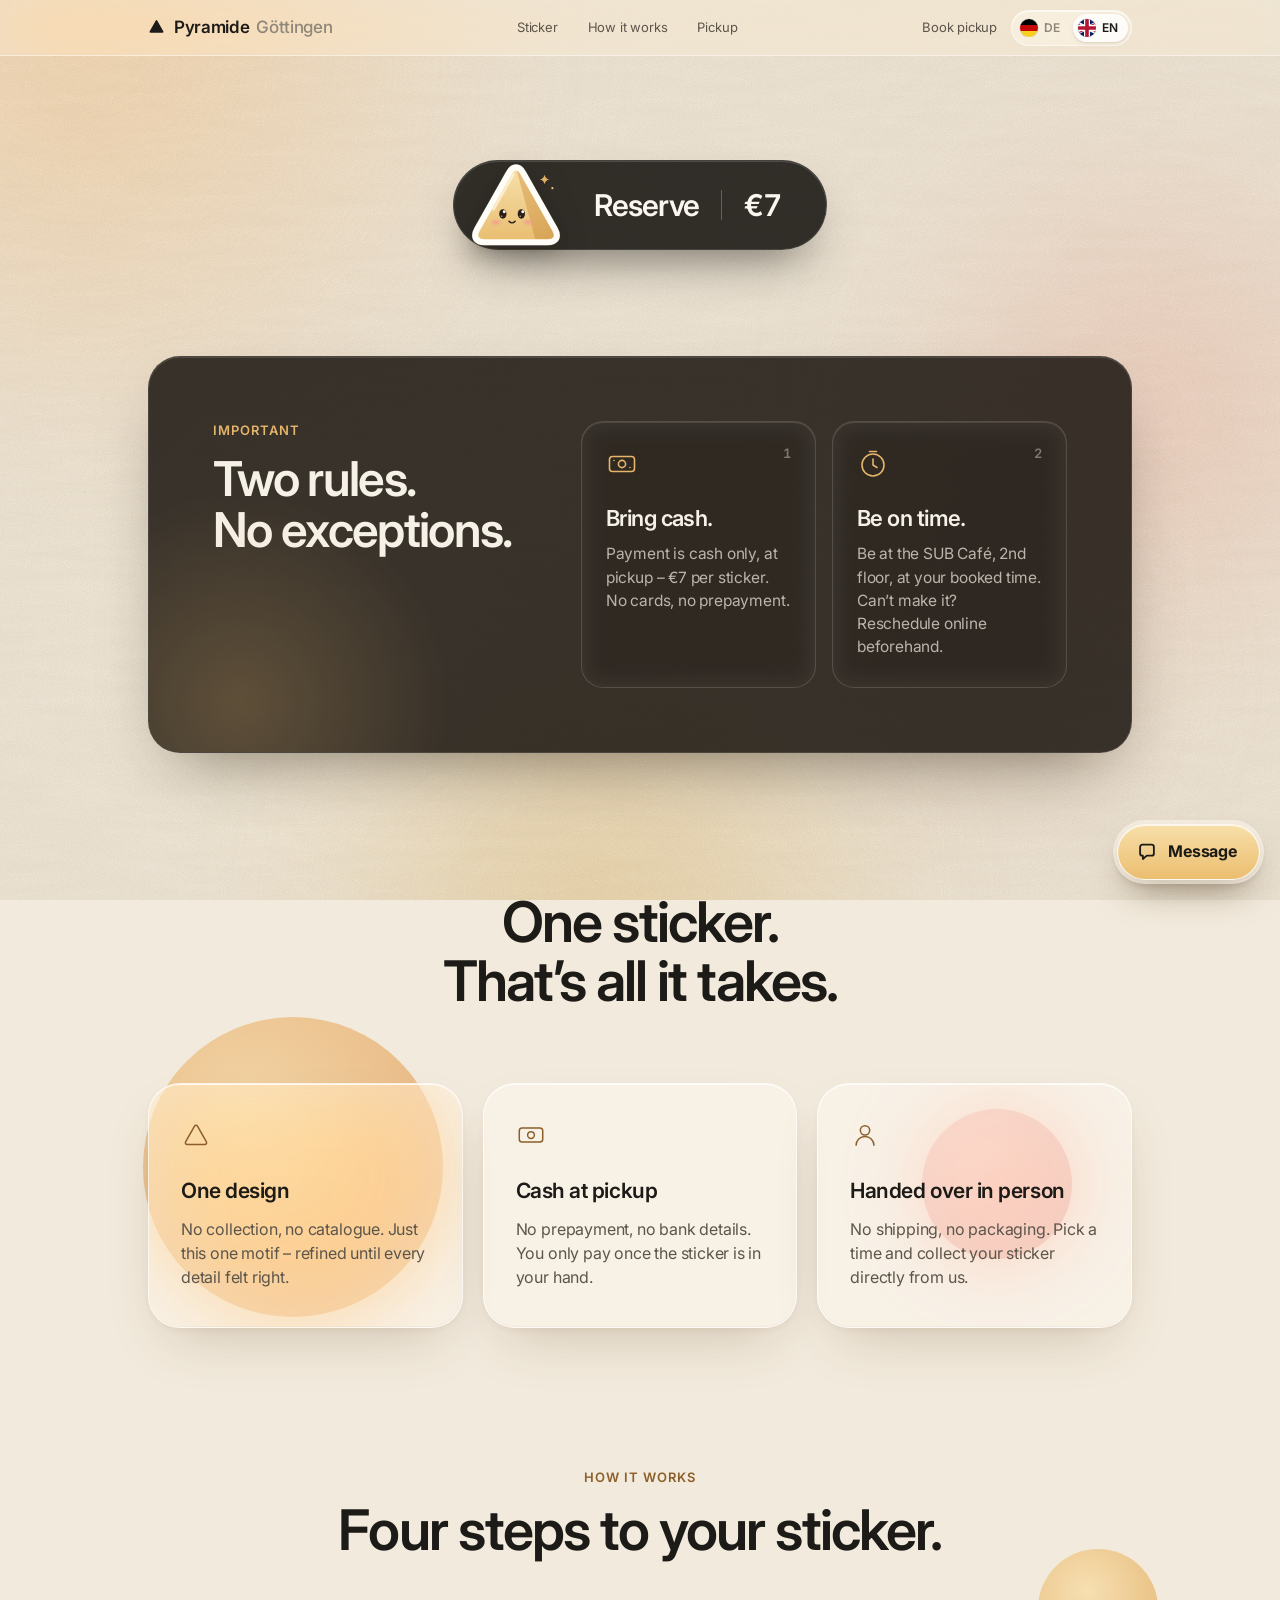
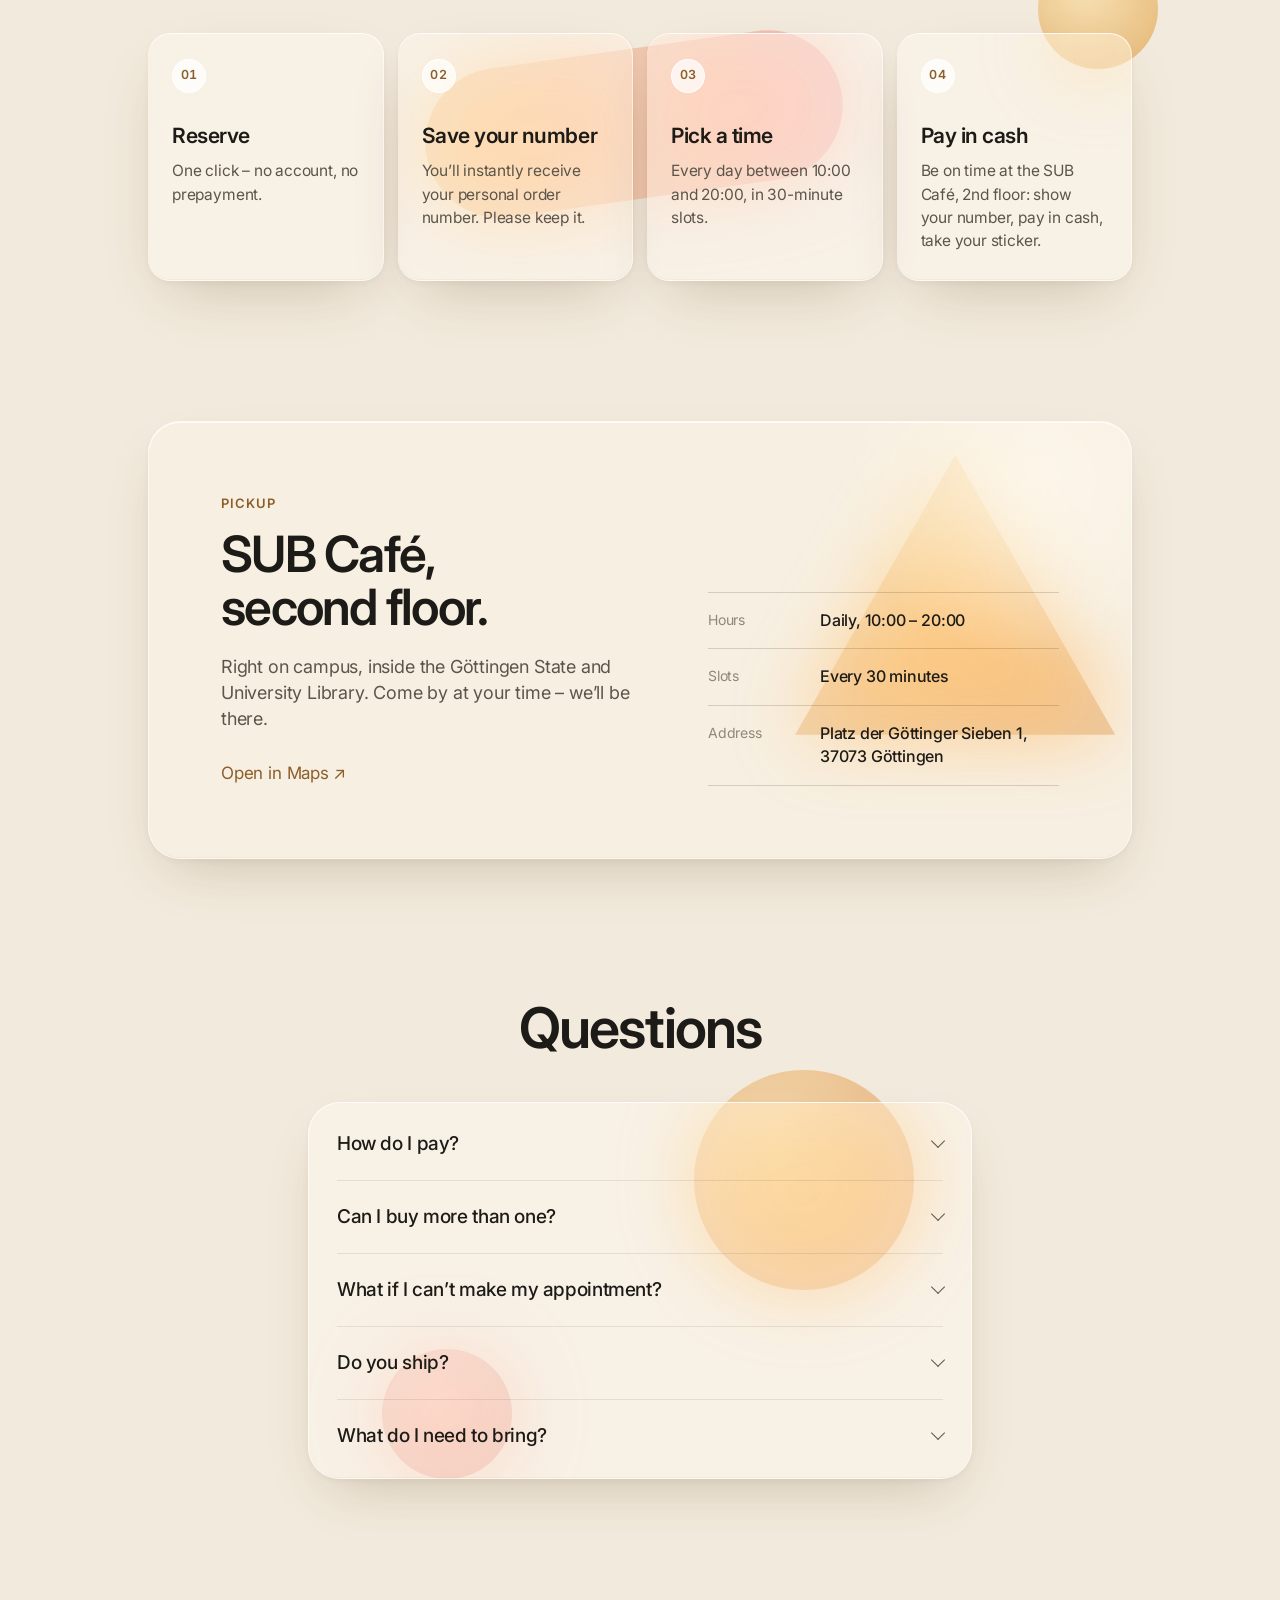
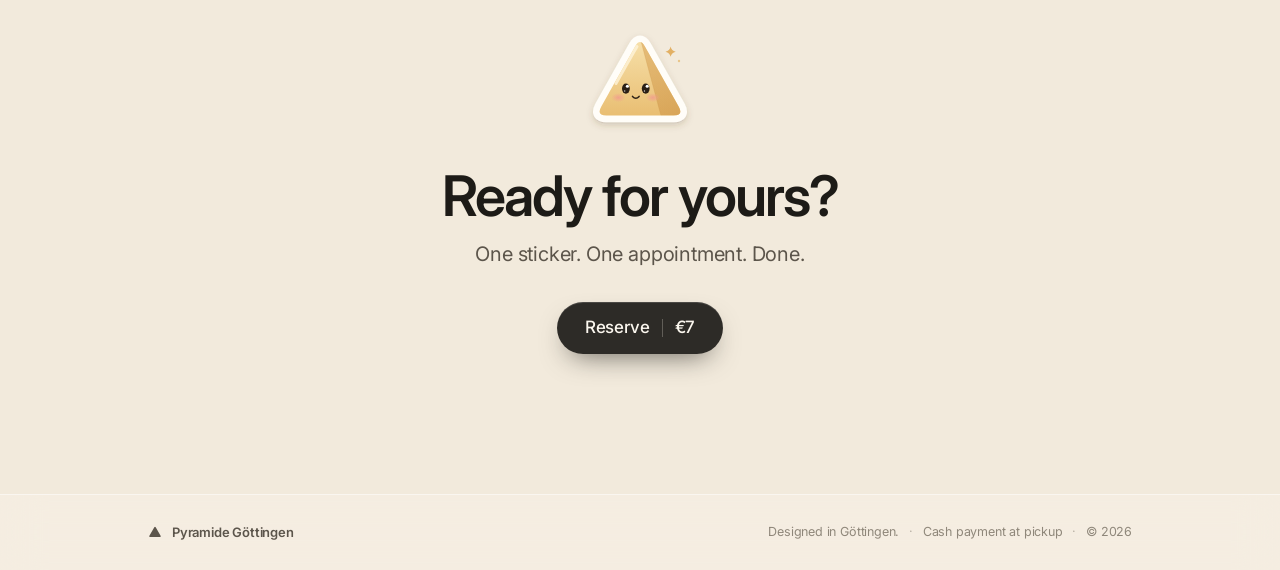
==== index.html @ 675b2a57 "Price 7 EUR (single setting) and new-reply bubble on the chat button - Price texts now read from con" ====
<!doctype html>
<html lang="de">
<head>
  <meta charset="utf-8">
  <meta name="viewport" content="width=device-width, initial-scale=1, viewport-fit=cover">
  <title>Pyramide Göttingen — Sticker, Edition 01</title>
  <meta name="description" content="Ein einziger Sticker, gestaltet in Göttingen. 7 €, bar bei Abholung im SUB Café.">
  <meta name="theme-color" content="#F6F1E7">
  <meta property="og:title" content="Pyramide Göttingen">
  <meta property="og:description" content="Ein Sticker. Ein Termin. Fertig. — 7 €, bar bei Abholung im SUB Café, Göttingen.">
  <meta property="og:image" content="https://haydarsahin0.github.io/pyramide/assets/img/og.png">
  <meta property="og:type" content="website">
  <link rel="icon" href="assets/img/favicon.svg" type="image/svg+xml">
  <link rel="apple-touch-icon" href="assets/img/apple-touch-icon.png">
  <link rel="preconnect" href="https://fonts.googleapis.com">
  <link rel="preconnect" href="https://fonts.gstatic.com" crossorigin>
  <link href="https://fonts.googleapis.com/css2?family=Inter:wght@400;500;600;700&display=swap" rel="stylesheet">
  <link rel="stylesheet" href="assets/css/style.css?v=20261104a">
</head>
<body>
  <div class="bg" aria-hidden="true">
    <span class="orb o1"></span><span class="orb o2"></span><span class="orb o3"></span><span class="orb o4"></span><span class="orb o5"></span>
    <span class="grain"></span>
  </div>
  <div class="preview-banner" id="previewBanner" hidden><span data-i18n="preview.banner"></span></div>

  <header class="nav" id="nav">
    <div class="nav-inner">
      <a class="brand" href="#" data-go="shop" aria-label="Pyramide Göttingen">
        <svg class="brand-mark" viewBox="0 0 24 24" aria-hidden="true"><path d="M13.2 3.9a1.4 1.4 0 0 0-2.4 0L2.4 18.6A1.4 1.4 0 0 0 3.6 20.7h16.8a1.4 1.4 0 0 0 1.2-2.1Z"/></svg>
        <span class="brand-name">Pyramide</span><span class="brand-city">Göttingen</span>
      </a>
      <nav class="nav-links" aria-label="Main">
        <a href="#sticker" data-scroll data-i18n="nav.sticker"></a>
        <a href="#how" data-scroll data-i18n="nav.how"></a>
        <a href="#pickup" data-scroll data-i18n="nav.pickup"></a>
      </nav>
      <div class="nav-right">
        <button class="nav-book" type="button" data-open-lookup data-i18n="nav.book"></button>
        <div class="lang" role="group" data-i18n-aria="nav.lang">
          <button type="button" class="lang-btn" data-lang="de" aria-label="Deutsch">
            <img src="assets/img/flag-de.svg" alt="" width="18" height="18"><span>DE</span>
          </button>
          <button type="button" class="lang-btn" data-lang="en" aria-label="English">
            <img src="assets/img/flag-gb.svg" alt="" width="18" height="18"><span>EN</span>
          </button>
        </div>
      </div>
    </div>
  </header>

  <main id="main">
    <!-- ───────────── SHOP ───────────── -->
    <div class="view" data-view="shop">
      <section class="hero" id="sticker">
        <h1 class="sr-only">Pyramide Göttingen</h1>
        <button class="hero-cta reveal" type="button" data-buy>
          <img class="hero-cta-img" src="assets/img/sticker.svg" width="96" height="96" alt="">
          <span class="hero-cta-label" data-i18n="hero.buy"></span>
          <span class="hero-cta-sep" aria-hidden="true"></span>
          <span class="hero-cta-price" data-price></span>
        </button>
        <a class="return-card" id="returnCard" href="#/done" hidden>
          <span class="return-icon" aria-hidden="true"><svg viewBox="0 0 24 24"><rect x="4" y="5.5" width="16" height="14" rx="3"/><path d="M4 10h16M8.5 3.5v4M15.5 3.5v4"/></svg></span>
          <span class="return-text"><strong data-i18n="return.title"></strong><span id="returnWhen"></span></span>
          <span class="return-order" id="returnOrder"></span>
          <span class="return-arrow" aria-hidden="true">›</span>
        </a>
      </section>

      <section class="section rules-section" id="rules">
        <div class="rules reveal">
          <div class="rules-head">
            <p class="eyebrow" data-i18n="rules.eyebrow"></p>
            <h2 class="section-title" data-i18n-html="rules.title"></h2>
          </div>
          <div class="rules-grid">
            <div class="rule">
              <svg class="rule-icon" viewBox="0 0 32 32" aria-hidden="true"><rect x="3.5" y="8.5" width="25" height="15" rx="3"/><circle cx="16" cy="16" r="3.6"/><path d="M8 12.5v.01M24 19.5v.01"/></svg>
              <span class="rule-no">1</span>
              <h3 data-i18n="rules.1.t"></h3>
              <p data-i18n="rules.1.d"></p>
            </div>
            <div class="rule">
              <svg class="rule-icon" viewBox="0 0 32 32" aria-hidden="true"><circle cx="16" cy="17" r="11"/><path d="M16 11v6l4 2.5M12.5 3.5h7"/></svg>
              <span class="rule-no">2</span>
              <h3 data-i18n="rules.2.t"></h3>
              <p data-i18n="rules.2.d"></p>
            </div>
          </div>
        </div>
      </section>

      <section class="section features">
        <span class="deco df1" aria-hidden="true"></span><span class="deco df2" aria-hidden="true"></span>
        <h2 class="section-title reveal" data-i18n-html="feat.title"></h2>
        <div class="feature-grid">
          <article class="feature reveal">
            <svg class="feature-icon" viewBox="0 0 32 32" aria-hidden="true"><path d="M17.6 6.6a1.8 1.8 0 0 0-3.2 0L4.9 23.4a1.8 1.8 0 0 0 1.6 2.7h19a1.8 1.8 0 0 0 1.6-2.7Z"/></svg>
            <h3 data-i18n="feat.1.t"></h3>
            <p data-i18n="feat.1.d"></p>
          </article>
          <article class="feature reveal">
            <svg class="feature-icon" viewBox="0 0 32 32" aria-hidden="true"><rect x="3.5" y="8.5" width="25" height="15" rx="3"/><circle cx="16" cy="16" r="3.6"/></svg>
            <h3 data-i18n="feat.2.t"></h3>
            <p data-i18n="feat.2.d"></p>
          </article>
          <article class="feature reveal">
            <svg class="feature-icon" viewBox="0 0 32 32" aria-hidden="true"><circle cx="16" cy="11" r="5"/><path d="M6.5 27a9.5 9.5 0 0 1 19 0"/></svg>
            <h3 data-i18n="feat.3.t"></h3>
            <p data-i18n="feat.3.d"></p>
          </article>
        </div>
      </section>

      <section class="section how" id="how">
        <span class="deco dw1" aria-hidden="true"></span><span class="deco dw2" aria-hidden="true"></span>
        <p class="eyebrow reveal" data-i18n="how.eyebrow"></p>
        <h2 class="section-title reveal" data-i18n="how.title"></h2>
        <ol class="steps">
          <li class="step reveal"><span class="step-no">01</span><h3 data-i18n="how.1.t"></h3><p data-i18n="how.1.d"></p></li>
          <li class="step reveal"><span class="step-no">02</span><h3 data-i18n="how.2.t"></h3><p data-i18n="how.2.d"></p></li>
          <li class="step reveal"><span class="step-no">03</span><h3 data-i18n="how.3.t"></h3><p data-i18n="how.3.d"></p></li>
          <li class="step reveal"><span class="step-no">04</span><h3 data-i18n="how.4.t"></h3><p data-i18n="how.4.d"></p></li>
        </ol>
      </section>

      <section class="section pickup" id="pickup">
        <span class="deco dp1" aria-hidden="true"></span>
        <div class="pickup-card reveal">
          <div class="pickup-text">
            <p class="eyebrow" data-i18n="pickup.eyebrow"></p>
            <h2 class="section-title" data-i18n-html="pickup.title"></h2>
            <p class="pickup-sub" data-i18n="pickup.sub"></p>
            <a class="btn-link" data-maps target="_blank" rel="noopener"><span data-i18n="pickup.map"></span> <span aria-hidden="true">↗</span></a>
          </div>
          <dl class="pickup-facts">
            <div><dt data-i18n="pickup.hours.k"></dt><dd data-i18n="pickup.hours.v"></dd></div>
            <div><dt data-i18n="pickup.slot.k"></dt><dd data-i18n="pickup.slot.v"></dd></div>
            <div><dt data-i18n="pickup.addr.k"></dt><dd data-address></dd></div>
          </dl>
        </div>
      </section>

      <section class="section faq">
        <span class="deco dq1" aria-hidden="true"></span><span class="deco dq2" aria-hidden="true"></span>
        <h2 class="section-title reveal" data-i18n="faq.title"></h2>
        <div class="faq-list reveal">
          <details><summary data-i18n="faq.0.q"></summary><p data-i18n="faq.0.a"></p></details>
          <details><summary data-i18n="faq.1.q"></summary><p data-i18n="faq.1.a"></p></details>
          <details><summary data-i18n="faq.2.q"></summary><p data-i18n="faq.2.a"></p></details>
          <details><summary data-i18n="faq.3.q"></summary><p data-i18n="faq.3.a"></p></details>
          <details><summary data-i18n="faq.4.q"></summary><p data-i18n="faq.4.a"></p></details>
        </div>
      </section>

      <section class="section cta">
        <img class="cta-sticker reveal" src="assets/img/sticker.svg" width="140" height="140" alt="" aria-hidden="true">
        <h2 class="section-title reveal" data-i18n="cta.title"></h2>
        <p class="cta-sub reveal" data-i18n="cta.sub"></p>
        <div class="reveal">
          <button class="btn btn-primary btn-lg" type="button" data-buy>
            <span data-i18n="hero.buy"></span><span class="btn-sep" aria-hidden="true"></span><span data-price></span>
          </button>
        </div>
      </section>
    </div>

    <!-- ───────────── ORDER NUMBER ───────────── -->
    <div class="view flow" data-view="order" hidden>
      <section class="flow-inner narrow">
        <div class="check-badge" aria-hidden="true"><svg viewBox="0 0 24 24"><path d="M5 12.5l4.2 4.2L19 7"/></svg></div>
        <p class="eyebrow" data-i18n="order.eyebrow"></p>
        <h1 class="flow-title" data-i18n-html="order.title"></h1>

        <div class="order-card" id="orderCard">
          <span class="order-label" data-i18n="order.label"></span>
          <output class="order-no" id="orderNo">PYR-——————</output>
          <div class="order-actions">
            <button class="btn btn-soft" type="button" id="copyOrder">
              <svg viewBox="0 0 24 24" aria-hidden="true"><rect x="8" y="8" width="12" height="12" rx="2.5"/><path d="M16 8V6.5A2.5 2.5 0 0 0 13.5 4h-7A2.5 2.5 0 0 0 4 6.5v7A2.5 2.5 0 0 0 6.5 16H8"/></svg>
              <span data-i18n="order.copy"></span>
            </button>
            <button class="btn btn-soft" type="button" id="saveOrder">
              <svg viewBox="0 0 24 24" aria-hidden="true"><path d="M12 4v11m0 0l-4.5-4.5M12 15l4.5-4.5M5 19.5h14"/></svg>
              <span data-i18n="order.save"></span>
            </button>
          </div>
        </div>

        <div class="notice">
          <svg viewBox="0 0 24 24" aria-hidden="true"><circle cx="12" cy="12" r="9"/><path d="M12 7.5v5.5M12 16.4v.1"/></svg>
          <div><strong data-i18n="order.warn.t"></strong><p data-i18n="order.warn.d"></p></div>
        </div>

        <fieldset class="acks">
          <legend data-i18n="order.ack.title"></legend>
          <label class="ack">
            <input type="checkbox">
            <span class="ack-box" aria-hidden="true"><svg viewBox="0 0 24 24"><path d="M5 12.5l4.2 4.2L19 7"/></svg></span>
            <span data-i18n="order.ack.1"></span>
          </label>
          <label class="ack">
            <input type="checkbox">
            <span class="ack-box" aria-hidden="true"><svg viewBox="0 0 24 24"><path d="M5 12.5l4.2 4.2L19 7"/></svg></span>
            <span data-i18n="order.ack.2"></span>
          </label>
          <label class="ack">
            <input type="checkbox">
            <span class="ack-box" aria-hidden="true"><svg viewBox="0 0 24 24"><path d="M5 12.5l4.2 4.2L19 7"/></svg></span>
            <span data-i18n="order.ack.3"></span>
          </label>
        </fieldset>

        <button class="btn btn-primary btn-lg btn-block" type="button" id="toBooking" disabled data-i18n="order.next"></button>
      </section>
    </div>

    <!-- ───────────── BOOKING ───────────── -->
    <div class="view flow" data-view="book" hidden>
      <section class="flow-inner">
        <p class="eyebrow" data-i18n="book.eyebrow"></p>
        <h1 class="flow-title" data-i18n="book.title"></h1>
        <p class="flow-sub" data-i18n="book.sub"></p>

        <div class="order-chip">
          <span data-i18n="book.order"></span>
          <strong id="bookOrderNo"></strong>
          <button type="button" class="chip-link" data-open-lookup data-i18n="book.change"></button>
        </div>

        <div class="notice notice-soft" id="existingNotice" hidden>
          <svg viewBox="0 0 24 24" aria-hidden="true"><rect x="4" y="5.5" width="16" height="14" rx="3"/><path d="M4 10h16M8.5 3.5v4M15.5 3.5v4"/></svg>
          <p id="existingText"></p>
        </div>

        <div class="booking">
          <div class="calendar card">
            <div class="cal-head">
              <span class="cal-month" id="calMonth"></span>
              <div class="cal-arrows">
                <button type="button" class="icon-btn" id="dayPrev" aria-label="‹"><svg viewBox="0 0 24 24"><path d="M14.5 6l-6 6 6 6"/></svg></button>
                <button type="button" class="icon-btn" id="dayNext" aria-label="›"><svg viewBox="0 0 24 24"><path d="M9.5 6l6 6-6 6"/></svg></button>
              </div>
            </div>
            <div class="days" id="days" role="listbox"></div>
            <div class="times-head">
              <span data-i18n="book.times"></span>
              <span class="times-status" id="timesStatus"></span>
            </div>
            <div class="times" id="times" role="listbox"></div>
          </div>

          <form class="details card" id="bookForm" novalidate>
            <h2 class="details-title" data-i18n="book.details"></h2>
            <div class="summary" id="summary">
              <svg viewBox="0 0 24 24" aria-hidden="true"><circle cx="12" cy="12" r="8.5"/><path d="M12 7.5V12l3 2"/></svg>
              <span id="summaryText" data-i18n="book.pick"></span>
            </div>
            <div class="field qty-field">
              <span data-i18n="book.qty"></span>
              <div class="qty">
                <button type="button" class="qty-btn" id="qtyMinus" aria-label="−"><svg viewBox="0 0 24 24"><path d="M6 12h12"/></svg></button>
                <output id="qtyVal">1</output>
                <button type="button" class="qty-btn" id="qtyPlus" aria-label="+"><svg viewBox="0 0 24 24"><path d="M6 12h12M12 6v12"/></svg></button>
              </div>
            </div>
            <label class="field">
              <span data-i18n="book.name"></span>
              <input type="text" id="fName" autocomplete="name" maxlength="80" required data-i18n-placeholder="book.name.ph">
            </label>
            <label class="field">
              <span><span data-i18n="book.email"></span> <em data-i18n="book.email.opt"></em></span>
              <input type="email" id="fEmail" autocomplete="email" maxlength="120" data-i18n-placeholder="book.email.ph">
            </label>
            <div class="cash-total">
              <span data-i18n="book.total"></span>
              <strong id="cashTotal"></strong>
            </div>
            <p class="form-error" id="formError" role="alert" hidden></p>
            <button class="btn btn-primary btn-lg btn-block" type="submit" id="confirmBtn" disabled>
              <span data-i18n="book.confirm"></span>
            </button>
            <p class="form-hint" data-i18n="book.hint"></p>
          </form>
        </div>
      </section>
    </div>

    <!-- ───────────── CONFIRMED ───────────── -->
    <div class="view flow" data-view="done" hidden>
      <section class="flow-inner narrow">
        <div class="check-badge" aria-hidden="true"><svg viewBox="0 0 24 24"><path d="M5 12.5l4.2 4.2L19 7"/></svg></div>
        <p class="eyebrow" data-i18n="done.eyebrow"></p>
        <h1 class="flow-title" id="doneTitle"></h1>
        <p class="flow-sub" data-i18n="done.sub"></p>

        <dl class="ticket">
          <div><dt data-i18n="done.date"></dt><dd id="doneDate"></dd></div>
          <div><dt data-i18n="done.time"></dt><dd id="doneTime"></dd></div>
          <div><dt data-i18n="done.place"></dt><dd id="donePlace"></dd></div>
          <div><dt data-i18n="done.qty"></dt><dd id="doneQty"></dd></div>
          <div><dt data-i18n="done.order"></dt><dd id="doneOrder" class="mono"></dd></div>
        </dl>

        <div class="bring">
          <p class="bring-title" data-i18n="done.bring"></p>
          <ul>
            <li><svg viewBox="0 0 32 32" aria-hidden="true"><rect x="3.5" y="8.5" width="25" height="15" rx="3"/><circle cx="16" cy="16" r="3.6"/></svg><span id="bringCash"></span></li>
            <li><svg viewBox="0 0 32 32" aria-hidden="true"><circle cx="16" cy="17" r="11"/><path d="M16 11v6l4 2.5"/></svg><span id="bringTime"></span></li>
            <li><svg viewBox="0 0 32 32" aria-hidden="true"><path d="M7 4.5h18v23l-4.5-3-4.5 3-4.5-3-4.5 3Z"/><path d="M11.5 12h9M11.5 17h6"/></svg><span id="bringOrder"></span></li>
          </ul>
        </div>

        <div class="done-actions">
          <button class="btn btn-primary btn-lg" type="button" id="icsBtn">
            <svg viewBox="0 0 24 24" aria-hidden="true"><rect x="4" y="5.5" width="16" height="14" rx="3"/><path d="M4 10h16M8.5 3.5v4M15.5 3.5v4"/></svg>
            <span data-i18n="done.ics"></span>
          </button>
          <a class="btn btn-soft btn-lg" data-maps target="_blank" rel="noopener">
            <svg viewBox="0 0 24 24" aria-hidden="true"><path d="M12 21s-7-6.2-7-11.5A7 7 0 0 1 19 9.5C19 14.8 12 21 12 21Z"/><circle cx="12" cy="9.5" r="2.5"/></svg>
            <span data-i18n="done.map"></span>
          </a>
        </div>
        <div class="done-links">
          <button type="button" class="btn-link" id="rescheduleBtn" data-i18n="done.reschedule"></button>
          <button type="button" class="btn-link" data-go="shop" data-i18n="done.home"></button>
        </div>
      </section>
    </div>
  </main>

  <footer class="footer">
    <div class="footer-inner">
      <div class="footer-brand">
        <svg class="brand-mark" viewBox="0 0 24 24" aria-hidden="true"><path d="M13.2 3.9a1.4 1.4 0 0 0-2.4 0L2.4 18.6A1.4 1.4 0 0 0 3.6 20.7h16.8a1.4 1.4 0 0 0 1.2-2.1Z"/></svg>
        <span>Pyramide Göttingen</span>
      </div>
      <p class="footer-meta"><span data-i18n="footer.made"></span> <span class="dot">·</span> <span data-i18n="footer.pay"></span> <span class="dot">·</span> © <span id="year"></span></p>
    </div>
  </footer>

  <!-- order lookup -->
  <dialog class="sheet" id="lookup">
    <form method="dialog" class="sheet-inner" id="lookupForm" novalidate>
      <h2 data-i18n="lookup.title"></h2>
      <p class="sheet-sub" data-i18n="lookup.sub"></p>
      <input class="order-input" id="lookupInput" type="text" inputmode="text" autocomplete="off" autocapitalize="characters" spellcheck="false" maxlength="10" data-i18n-placeholder="lookup.ph">
      <p class="form-error" id="lookupError" role="alert" hidden data-i18n="lookup.err"></p>
      <div class="sheet-actions">
        <button class="btn btn-soft" type="button" id="lookupCancel" data-i18n="lookup.cancel"></button>
        <button class="btn btn-primary" type="submit" data-i18n="lookup.go"></button>
      </div>
      <p class="sheet-foot"><span data-i18n="lookup.none"></span> <button type="button" class="btn-link" id="lookupBuy" data-i18n="lookup.buy"></button></p>
    </form>
  </dialog>

  <!-- chat -->
  <div class="chat-peek" id="chatPeek" hidden role="status" aria-live="polite">
    <button type="button" class="chat-peek-open" id="chatPeekOpen">
      <img src="assets/img/sticker.svg" width="40" height="40" alt="">
      <span class="chat-peek-text"><strong data-i18n="chat.peek.title"></strong><span id="chatPeekBody"></span></span>
    </button>
    <button type="button" class="chat-peek-close" id="chatPeekClose" data-i18n-aria="chat.close"><svg viewBox="0 0 24 24"><path d="M6 6l12 12M18 6L6 18"/></svg></button>
  </div>
  <button class="chat-fab" id="chatFab" type="button" hidden aria-expanded="false" aria-controls="chatPanel">
    <svg viewBox="0 0 24 24" aria-hidden="true"><path d="M4.5 6.5A2.5 2.5 0 0 1 7 4h10a2.5 2.5 0 0 1 2.5 2.5v7A2.5 2.5 0 0 1 17 16h-5.2L7.5 19.6V16H7a2.5 2.5 0 0 1-2.5-2.5Z"/></svg>
    <span class="chat-fab-label" data-i18n="chat.fab"></span>
    <span class="chat-badge" id="chatBadge" hidden></span>
  </button>
  <section class="chat-panel" id="chatPanel" hidden role="dialog" aria-labelledby="chatTitle">
    <header class="chat-head">
      <img src="assets/img/sticker.svg" width="44" height="44" alt="">
      <div class="chat-head-text">
        <h2 id="chatTitle" data-i18n="chat.title"></h2>
        <p data-i18n="chat.sub"></p>
      </div>
      <button type="button" class="icon-btn" id="chatCodeBtn" aria-expanded="false" data-i18n-aria="chat.code.btn"><svg viewBox="0 0 24 24"><circle cx="8.5" cy="14.5" r="4"/><path d="M11.5 11.5 19 4m-3 3 2.5 2.5M14 9l2 2"/></svg></button>
      <button type="button" class="icon-btn" id="chatClose" data-i18n-aria="chat.close"><svg viewBox="0 0 24 24"><path d="M6 6l12 12M18 6L6 18"/></svg></button>
    </header>
    <div class="chat-code" id="chatCode" hidden>
      <div id="chatCodeHave">
        <p class="chat-code-k" data-i18n="chat.code.yours"></p>
        <div class="chat-code-row"><output class="chat-code-val" id="chatCodeVal"></output><button type="button" class="btn btn-soft" id="chatCodeCopy" data-i18n="chat.code.copy"></button></div>
        <p class="chat-code-hint" data-i18n="chat.code.hint"></p>
      </div>
      <p class="chat-code-hint" id="chatCodeNone" data-i18n="chat.code.none"></p>
      <p class="chat-code-k" data-i18n="chat.code.restore"></p>
      <form class="chat-code-row" id="chatRestore" novalidate>
        <input id="chatRestoreInput" type="text" maxlength="30" autocomplete="off" autocapitalize="characters" spellcheck="false" placeholder="PYC-XXXX-XXXX-XXXX-XXXX">
        <button type="submit" class="btn btn-soft" data-i18n="chat.code.open"></button>
      </form>
      <p class="chat-err" id="chatRestoreErr" hidden data-i18n="chat.code.notfound"></p>
    </div>
    <div class="chat-body" id="chatBody" aria-live="polite"></div>
    <form class="chat-form" id="chatForm" novalidate>
      <div class="chat-identity" id="chatIdentity">
        <input type="text" id="chatName" maxlength="80" autocomplete="name" data-i18n-placeholder="chat.name">
        <input type="email" id="chatEmail" maxlength="120" autocomplete="email" data-i18n-placeholder="chat.email">
      </div>
      <div class="chat-compose">
        <textarea id="chatInput" rows="1" maxlength="2000" data-i18n-placeholder="chat.placeholder"></textarea>
        <button type="submit" class="chat-send" data-i18n-aria="chat.send"><svg viewBox="0 0 24 24"><path d="M5 12h13M12.5 6.5 18 12l-5.5 5.5"/></svg></button>
      </div>
      <p class="chat-err" id="chatErr" role="alert" hidden></p>
    </form>
  </section>

  <div class="toast" id="toast" role="status" aria-live="polite"></div>

  <script src="assets/js/config.js?v=20261104a"></script>
  <script src="assets/js/i18n.js?v=20261104a"></script>
  <script src="assets/js/app.js?v=20261104a"></script>
  <script src="assets/js/chat.js?v=20261104a"></script>
</body>
</html>
---- assets/css/style.css ----
/* Pyramide Göttingen */

:root {
  --bg: #F6F1E7;
  --bg-deep: #EFE7D8;
  --surface: #FCFAF6;
  --surface-2: #F9F5ED;
  --ink: #1D1B17;
  --ink-2: #5C554B;
  --ink-3: #8F877A;
  --line: rgba(29, 27, 23, 0.09);
  --line-strong: rgba(29, 27, 23, 0.16);
  --bronze: #8C5E2A;
  --gold: #E4B56A;
  --gold-soft: #F3E2BE;
  --ok: #3F7A52;
  --err: #A4412E;

  --radius-lg: 32px;
  --radius: 22px;
  --radius-sm: 14px;
  --shadow-card: 0 1px 1px rgba(60, 44, 22, .03), 0 8px 24px -8px rgba(60, 44, 22, .08), 0 30px 60px -30px rgba(60, 44, 22, .12);
  --ease: cubic-bezier(.22, .61, .36, 1);
  --ease-spring: cubic-bezier(.34, 1.4, .64, 1);

  --font: -apple-system, BlinkMacSystemFont, "SF Pro Text", "SF Pro Display", "Inter", "Helvetica Neue", Helvetica, Arial, sans-serif;
  --nav-h: 56px;
  --gutter: clamp(20px, 5vw, 48px);

  color-scheme: light;
}

*, *::before, *::after { box-sizing: border-box; }
html { overflow-x: clip; -webkit-text-size-adjust: 100%; scroll-behavior: smooth; scroll-padding-top: calc(var(--nav-h) + 16px); }
body {
  margin: 0;
  background: var(--bg);
  color: var(--ink);
  font-family: var(--font);
  font-size: 17px;
  line-height: 1.47;
  letter-spacing: -0.011em;
  -webkit-font-smoothing: antialiased;
  -moz-osx-font-smoothing: grayscale;
  text-rendering: optimizeLegibility;
  overflow-x: clip;
}
img, svg { display: block; max-width: 100%; }
button, input { font: inherit; color: inherit; letter-spacing: inherit; }
button { cursor: pointer; background: none; border: 0; padding: 0; }
a { color: inherit; text-decoration: none; }
h1, h2, h3 { margin: 0; font-weight: 600; }
p { margin: 0; }
[hidden] { display: none !important; }
::selection { background: var(--gold-soft); }
:focus-visible { outline: 2px solid var(--bronze); outline-offset: 3px; border-radius: 8px; }

/* ── preview banner ─────────────────────────── */
.preview-banner {
  background: var(--ink);
  color: #EFE7D8;
  font-size: 12.5px;
  text-align: center;
  padding: 8px var(--gutter);
  letter-spacing: 0;
}

/* ── nav ────────────────────────────────────── */
.nav {
  position: sticky; top: 0; z-index: 50;
  height: var(--nav-h);
  background: rgba(246, 241, 231, .72);
  -webkit-backdrop-filter: saturate(180%) blur(20px);
  backdrop-filter: saturate(180%) blur(20px);
  border-bottom: 1px solid transparent;
  transition: border-color .3s var(--ease), background .3s var(--ease);
}
.nav.scrolled { border-bottom-color: var(--line); background: rgba(246, 241, 231, .82); }
.nav-inner {
  max-width: 1080px; height: 100%; margin: 0 auto; padding: 0 var(--gutter);
  display: flex; align-items: center; justify-content: space-between; gap: 16px;
}
.brand { display: flex; align-items: baseline; gap: 7px; font-weight: 600; font-size: 17px; letter-spacing: -0.02em; }
.brand-mark { width: 17px; height: 17px; fill: var(--ink); align-self: center; margin-right: 2px; transform: translateY(-1px); }
.brand-city { color: var(--ink-3); font-weight: 500; }
.nav-links { display: flex; gap: 30px; font-size: 13px; color: var(--ink-2); }
.nav-links a { transition: color .2s; }
.nav-links a:hover { color: var(--ink); }
.nav-right { display: flex; align-items: center; gap: 14px; }
.nav-book { font-size: 13px; color: var(--ink-2); transition: color .2s; white-space: nowrap; }
.nav-book:hover { color: var(--ink); }

.lang {
  display: flex; padding: 3px; gap: 2px;
  background: rgba(29, 27, 23, .055);
  border-radius: 999px;
}
.lang-btn {
  display: flex; align-items: center; gap: 6px;
  height: 28px; padding: 0 10px 0 5px;
  border-radius: 999px;
  font-size: 12px; font-weight: 600; letter-spacing: .02em; color: var(--ink-3);
  transition: background .25s var(--ease), color .25s var(--ease), box-shadow .25s var(--ease);
}
.lang-btn img { width: 18px; height: 18px; border-radius: 50%; box-shadow: 0 0 0 .5px rgba(0,0,0,.18); filter: saturate(.85); }
.lang-btn:hover { color: var(--ink); }
.lang-btn[aria-pressed="true"] { background: var(--surface); color: var(--ink); box-shadow: 0 1px 2px rgba(60,44,22,.1), 0 2px 8px -2px rgba(60,44,22,.1); }

/* ── type & buttons ─────────────────────────── */
.eyebrow {
  font-size: 13px; font-weight: 600; letter-spacing: .08em; text-transform: uppercase;
  color: var(--bronze); margin-bottom: 14px;
}
.section-title {
  font-size: clamp(34px, 5.2vw, 56px);
  line-height: 1.06; letter-spacing: -0.035em; font-weight: 600;
}

.btn {
  display: inline-flex; align-items: center; justify-content: center; gap: 8px;
  height: 44px; padding: 0 22px;
  border-radius: 999px;
  font-size: 15px; font-weight: 500; letter-spacing: -0.01em;
  transition: transform .2s var(--ease), background .2s var(--ease), box-shadow .2s var(--ease), opacity .2s;
  white-space: nowrap;
  -webkit-tap-highlight-color: transparent;
}
.btn svg { width: 18px; height: 18px; fill: none; stroke: currentColor; stroke-width: 1.7; stroke-linecap: round; stroke-linejoin: round; }
.btn:active { transform: scale(.97); }
.btn-lg { height: 52px; padding: 0 28px; font-size: 17px; }
.btn-block { width: 100%; }
.btn-primary { background: var(--ink); color: #FBF7EF; box-shadow: 0 1px 0 rgba(255,255,255,.08) inset, 0 8px 20px -10px rgba(29,27,23,.6); }
.btn-primary:hover { background: #2E2A24; }
.btn-primary:disabled { background: rgba(29,27,23,.18); color: rgba(29,27,23,.45); box-shadow: none; cursor: not-allowed; transform: none; }
.btn-soft { background: rgba(29,27,23,.06); color: var(--ink); }
.btn-soft:hover { background: rgba(29,27,23,.1); }
.btn-sep { width: 1px; height: 18px; background: rgba(251,247,239,.25); margin: 0 4px; }
.btn-link { color: var(--bronze); font-size: 17px; display: inline-flex; gap: 4px; align-items: baseline; cursor: pointer; }
.btn-link:hover { text-decoration: underline; text-underline-offset: 3px; }

/* ── hero ───────────────────────────────────── */
.hero {
  text-align: center;
  padding: clamp(64px, 11vw, 120px) var(--gutter) 40px;
  max-width: 1080px; margin: 0 auto;
}
.hero-title {
  font-size: clamp(44px, 8.4vw, 96px);
  line-height: 1.02; letter-spacing: -0.045em; font-weight: 700;
  margin: 0 auto;
}
.hero-sub {
  max-width: 560px; margin: 24px auto 0;
  font-size: clamp(18px, 2.1vw, 22px); line-height: 1.4; color: var(--ink-2); letter-spacing: -0.016em;
}
.hero-actions { display: flex; gap: 28px; align-items: center; justify-content: center; margin-top: 36px; flex-wrap: wrap; }

.hero { overflow-x: clip; }
.stage { position: relative; margin: clamp(40px, 7vw, 72px) auto 0; width: min(520px, 88vw); aspect-ratio: 1; perspective: 1200px; }
.stage-glow {
  position: absolute; inset: -18% -30%;
  background: radial-gradient(closest-side, rgba(255, 248, 230, .95), rgba(255, 248, 230, 0) 70%);
  pointer-events: none;
}
.tilt { position: relative; width: 100%; height: 100%; transform-style: preserve-3d; transition: transform .6s var(--ease); will-change: transform; }
.sticker { width: 100%; height: 100%; animation: float 7s ease-in-out infinite; user-select: none; -webkit-user-drag: none; }
.stage-shadow {
  position: absolute; left: 50%; bottom: 2%; width: 56%; height: 7%;
  transform: translateX(-50%);
  background: radial-gradient(closest-side, rgba(92, 66, 30, .22), rgba(92, 66, 30, 0));
  filter: blur(4px);
  animation: shadow 7s ease-in-out infinite;
  z-index: -1;
}
@keyframes float { 0%, 100% { transform: translateY(0) rotate(-1.5deg); } 50% { transform: translateY(-14px) rotate(1deg); } }
@keyframes shadow { 0%, 100% { transform: translateX(-50%) scale(1); opacity: 1; } 50% { transform: translateX(-50%) scale(.86); opacity: .7; } }

.hero-note { display: inline-flex; align-items: center; gap: 8px; margin-top: 28px; font-size: 14px; color: var(--ink-3); }
.hero-note svg { width: 16px; height: 16px; fill: none; stroke: currentColor; stroke-width: 1.6; }

/* ── sections ───────────────────────────────── */
.section { max-width: 1080px; margin: 0 auto; padding: clamp(80px, 12vw, 140px) var(--gutter) 0; }

.features .section-title { text-align: center; max-width: 760px; margin: 0 auto; }
.feature-grid { display: grid; grid-template-columns: repeat(3, 1fr); gap: 20px; margin-top: clamp(44px, 6vw, 72px); }
.feature {
  background: var(--surface); border-radius: var(--radius-lg);
  padding: 36px 32px 38px; box-shadow: var(--shadow-card);
}
.feature-icon { width: 30px; height: 30px; fill: none; stroke: var(--bronze); stroke-width: 1.6; stroke-linejoin: round; stroke-linecap: round; margin-bottom: 26px; }
.feature h3 { font-size: 21px; letter-spacing: -0.022em; margin-bottom: 10px; }
.feature p { color: var(--ink-2); font-size: 16px; line-height: 1.5; }

.how { text-align: center; }
.how .section-title { max-width: 720px; margin: 0 auto; }
.steps {
  list-style: none; margin: clamp(44px, 6vw, 72px) 0 0; padding: 0;
  display: grid; grid-template-columns: repeat(4, 1fr);
  border-top: 1px solid var(--line-strong);
  text-align: left;
}
.step { padding: 28px 24px 0 0; }
.step + .step { padding-left: 24px; border-left: 1px solid var(--line); }
.step-no { display: block; font-size: 13px; font-weight: 600; color: var(--ink-3); font-variant-numeric: tabular-nums; margin-bottom: 40px; letter-spacing: .04em; }
.step h3 { font-size: 21px; letter-spacing: -0.022em; margin-bottom: 8px; }
.step p { color: var(--ink-2); font-size: 15.5px; line-height: 1.5; }

.pickup-card {
  display: grid; grid-template-columns: 1.25fr 1fr; gap: 48px; align-items: end;
  background: var(--bg-deep);
  border-radius: var(--radius-lg);
  padding: clamp(36px, 6vw, 72px);
  position: relative; overflow: hidden;
}
.pickup-card::after {
  content: ""; position: absolute; right: -80px; top: -120px; width: 360px; height: 360px;
  background: radial-gradient(closest-side, rgba(255,250,238,.9), rgba(255,250,238,0));
  pointer-events: none;
}
.pickup-text, .pickup-facts { position: relative; z-index: 1; }
.pickup .section-title { font-size: clamp(34px, 4.4vw, 50px); }
.pickup-sub { margin: 20px 0 28px; color: var(--ink-2); font-size: 18px; max-width: 440px; }
.pickup-facts { margin: 0; display: grid; gap: 0; }
.pickup-facts div { padding: 16px 0; border-top: 1px solid var(--line-strong); display: grid; grid-template-columns: 96px 1fr; gap: 16px; }
.pickup-facts div:last-child { border-bottom: 1px solid var(--line-strong); }
.pickup-facts dt { color: var(--ink-3); font-size: 14px; padding-top: 1px; }
.pickup-facts dd { margin: 0; font-size: 16px; font-weight: 500; }

.faq { max-width: 760px; }
.faq .section-title { text-align: center; margin-bottom: 44px; }
.faq-list { border-top: 1px solid var(--line-strong); }
.faq details { border-bottom: 1px solid var(--line-strong); }
.faq summary {
  list-style: none; cursor: pointer;
  display: flex; justify-content: space-between; align-items: center; gap: 24px;
  padding: 22px 0; font-size: 19px; font-weight: 500; letter-spacing: -0.02em;
}
.faq summary::-webkit-details-marker { display: none; }
.faq summary::after {
  content: ""; flex: none; width: 10px; height: 10px;
  border-right: 1.6px solid var(--ink-2); border-bottom: 1.6px solid var(--ink-2);
  transform: translateY(-3px) rotate(45deg); transition: transform .3s var(--ease);
}
.faq details[open] summary::after { transform: translateY(2px) rotate(-135deg); }
.faq details p { padding: 0 40px 24px 0; color: var(--ink-2); font-size: 16.5px; }

.cta { text-align: center; padding-bottom: clamp(90px, 12vw, 140px); }
.cta-sticker { width: 120px; height: 120px; margin: 0 auto 28px; transform: rotate(-6deg); }
.cta-sub { color: var(--ink-2); font-size: 20px; margin: 14px 0 32px; }

/* ── footer ─────────────────────────────────── */
.footer { border-top: 1px solid var(--line); }
.footer-inner {
  max-width: 1080px; margin: 0 auto; padding: 28px var(--gutter) calc(28px + env(safe-area-inset-bottom));
  display: flex; justify-content: space-between; align-items: center; gap: 12px; flex-wrap: wrap;
  font-size: 12.5px; color: var(--ink-3);
}
.footer-brand { display: flex; align-items: center; gap: 8px; color: var(--ink-2); font-weight: 600; font-size: 13px; }
.footer-brand .brand-mark { width: 14px; height: 14px; fill: var(--ink-2); transform: none; }
.footer .dot { margin: 0 6px; opacity: .6; }

/* ── flow pages ─────────────────────────────── */
.flow { min-height: calc(100vh - var(--nav-h) - 90px); }
.flow-inner { max-width: 1000px; margin: 0 auto; padding: clamp(48px, 8vw, 96px) var(--gutter) clamp(72px, 10vw, 120px); text-align: center; }
.flow-inner.narrow { max-width: 680px; }
.narrow .flow-title { font-size: clamp(34px, 5.4vw, 54px); }
.narrow .order-card, .narrow .notice, .narrow .ticket, .narrow #toBooking { max-width: 560px; margin-left: auto; margin-right: auto; }
.flow-title { font-size: clamp(36px, 6vw, 60px); line-height: 1.05; letter-spacing: -0.04em; font-weight: 700; }
.flow-sub { color: var(--ink-2); font-size: 18px; margin-top: 16px; }

.check-badge {
  width: 56px; height: 56px; margin: 0 auto 26px; border-radius: 50%;
  background: var(--ink); display: grid; place-items: center;
  animation: pop .6s var(--ease-spring) both;
}
.check-badge svg { width: 26px; height: 26px; fill: none; stroke: #FBF7EF; stroke-width: 2.2; stroke-linecap: round; stroke-linejoin: round; stroke-dasharray: 24; stroke-dashoffset: 24; animation: draw .5s .25s var(--ease) forwards; }
@keyframes pop { from { transform: scale(.4); opacity: 0; } to { transform: scale(1); opacity: 1; } }
@keyframes draw { to { stroke-dashoffset: 0; } }

.order-card {
  margin: 40px 0 0; padding: 32px 24px 24px;
  background: var(--surface); border-radius: var(--radius-lg); box-shadow: var(--shadow-card);
}
.order-label { display: block; font-size: 13px; color: var(--ink-3); letter-spacing: .06em; text-transform: uppercase; font-weight: 600; }
.order-no {
  display: block; margin: 14px 0 26px;
  font-size: clamp(36px, 9vw, 56px); font-weight: 600; letter-spacing: .04em;
  font-family: "SF Mono", ui-monospace, "JetBrains Mono", Menlo, Consolas, monospace;
  font-variant-numeric: tabular-nums; user-select: all;
}
.order-actions { display: flex; gap: 10px; justify-content: center; flex-wrap: wrap; }
.demo-note { margin-top: 14px; font-size: 13px; color: var(--ink-3); }

.notice {
  display: flex; gap: 14px; text-align: left; align-items: flex-start;
  margin: 20px 0 0; padding: 18px 20px;
  background: var(--gold-soft); border-radius: var(--radius);
  color: #4E3716;
}
.notice svg { width: 22px; height: 22px; flex: none; fill: none; stroke: currentColor; stroke-width: 1.7; stroke-linecap: round; margin-top: 1px; }
.notice strong { display: block; font-weight: 600; margin-bottom: 2px; }
.notice p { font-size: 15px; line-height: 1.45; opacity: .88; }
.notice-soft { background: var(--surface); color: var(--ink-2); box-shadow: var(--shadow-card); max-width: 640px; margin: 24px auto 0; }

.ack { display: flex; align-items: center; gap: 12px; justify-content: center; margin: 32px 0 20px; cursor: pointer; font-size: 16px; user-select: none; }
.ack input { position: absolute; opacity: 0; pointer-events: none; }
.ack-box {
  width: 24px; height: 24px; flex: none; border-radius: 7px;
  border: 1.5px solid var(--line-strong); background: var(--surface);
  display: grid; place-items: center; transition: background .2s, border-color .2s;
}
.ack-box svg { width: 16px; height: 16px; fill: none; stroke: #FBF7EF; stroke-width: 2.6; stroke-linecap: round; stroke-linejoin: round; opacity: 0; transform: scale(.6); transition: opacity .2s, transform .3s var(--ease-spring); }
.ack input:checked + .ack-box { background: var(--ink); border-color: var(--ink); }
.ack input:checked + .ack-box svg { opacity: 1; transform: none; }
.ack input:focus-visible + .ack-box { outline: 2px solid var(--bronze); outline-offset: 3px; }

/* booking */
.order-chip {
  display: inline-flex; align-items: center; gap: 10px; margin-top: 24px;
  padding: 8px 8px 8px 16px; border-radius: 999px; background: rgba(29,27,23,.055); font-size: 14px; color: var(--ink-2);
}
.order-chip strong { color: var(--ink); font-family: "SF Mono", ui-monospace, Menlo, monospace; letter-spacing: .03em; font-weight: 600; }
.chip-link { padding: 4px 12px; border-radius: 999px; background: var(--surface); font-size: 13px; color: var(--ink); box-shadow: 0 1px 2px rgba(60,44,22,.08); }

.booking > * { min-width: 0; }
.booking { display: grid; grid-template-columns: 1.45fr 1fr; gap: 20px; margin-top: 40px; text-align: left; align-items: start; }
.card { background: var(--surface); border-radius: var(--radius-lg); box-shadow: var(--shadow-card); padding: 28px; }

.cal-head { display: flex; justify-content: space-between; align-items: center; margin-bottom: 18px; }
.cal-month { font-size: 19px; font-weight: 600; letter-spacing: -0.02em; }
.cal-arrows { display: flex; gap: 6px; }
.icon-btn { width: 34px; height: 34px; border-radius: 50%; display: grid; place-items: center; background: rgba(29,27,23,.055); transition: background .2s, opacity .2s; }
.icon-btn:hover { background: rgba(29,27,23,.1); }
.icon-btn:disabled { opacity: .35; cursor: default; }
.icon-btn svg { width: 16px; height: 16px; fill: none; stroke: var(--ink); stroke-width: 2; stroke-linecap: round; stroke-linejoin: round; }

.days {
  display: grid; grid-auto-flow: column; grid-auto-columns: calc((100% - 6 * 8px) / 7); gap: 8px;
  overflow-x: auto; scroll-snap-type: x mandatory; scrollbar-width: none;
  margin: 0 -4px; padding: 4px;
}
.days::-webkit-scrollbar { display: none; }
.day {
  scroll-snap-align: start;
  display: flex; flex-direction: column; align-items: center; gap: 2px;
  padding: 12px 0 11px; border-radius: 16px;
  background: var(--surface-2); border: 1px solid var(--line);
  transition: background .2s var(--ease), border-color .2s, transform .2s var(--ease), color .2s;
}
.day:hover { border-color: var(--line-strong); }
.day-wd { font-size: 11.5px; font-weight: 600; text-transform: uppercase; letter-spacing: .06em; color: var(--ink-3); }
.day-num { font-size: 21px; font-weight: 600; letter-spacing: -0.02em; font-variant-numeric: tabular-nums; }
.day-mo { font-size: 11.5px; color: var(--ink-3); }
.day[aria-selected="true"] { background: var(--ink); border-color: var(--ink); color: #FBF7EF; }
.day[aria-selected="true"] .day-wd, .day[aria-selected="true"] .day-mo { color: rgba(251,247,239,.65); }
.day.is-full { opacity: .45; }

.times-head { display: flex; justify-content: space-between; align-items: baseline; margin: 28px 0 12px; font-size: 14px; color: var(--ink-3); font-weight: 500; }
.times-status { font-size: 13px; }
.times { display: grid; grid-template-columns: repeat(4, 1fr); gap: 8px; min-height: 120px; }
.time {
  height: 44px; border-radius: 12px;
  background: var(--surface-2); border: 1px solid var(--line);
  font-size: 15px; font-weight: 500; font-variant-numeric: tabular-nums;
  transition: background .2s var(--ease), border-color .2s, color .2s, transform .15s;
}
.time:hover:not(:disabled) { border-color: var(--ink); }
.time:active:not(:disabled) { transform: scale(.96); }
.time[aria-selected="true"] { background: var(--ink); color: #FBF7EF; border-color: var(--ink); }
.time:disabled { cursor: not-allowed; color: var(--ink-3); background: transparent; border-style: dashed; text-decoration: line-through; text-decoration-color: rgba(29,27,23,.3); }
.times-empty { grid-column: 1 / -1; display: grid; place-items: center; color: var(--ink-3); font-size: 15px; padding: 32px 0; text-align: center; }

.details { position: sticky; top: calc(var(--nav-h) + 20px); }
.details-title { font-size: 19px; letter-spacing: -0.02em; margin-bottom: 16px; }
.summary {
  display: flex; gap: 10px; align-items: center;
  padding: 14px 16px; border-radius: var(--radius-sm); background: var(--surface-2); border: 1px solid var(--line);
  font-size: 15px; color: var(--ink-3); margin-bottom: 20px; min-height: 52px;
}
.summary svg { width: 20px; height: 20px; flex: none; fill: none; stroke: currentColor; stroke-width: 1.6; stroke-linecap: round; }
.summary.is-set { color: var(--ink); font-weight: 500; background: var(--gold-soft); border-color: transparent; }
.field { display: block; margin-bottom: 14px; }
.field > span { display: block; font-size: 13px; font-weight: 500; color: var(--ink-2); margin-bottom: 6px; }
.field em { font-style: normal; color: var(--ink-3); font-weight: 400; }
.field input, .order-input {
  width: 100%; height: 48px; padding: 0 16px;
  border-radius: var(--radius-sm); border: 1px solid var(--line-strong); background: #FFFEFB;
  font-size: 16px; transition: border-color .2s, box-shadow .2s; outline: none;
}
.field input::placeholder, .order-input::placeholder { color: #B5AD9F; }
.field input:focus, .order-input:focus { border-color: var(--ink); box-shadow: 0 0 0 4px rgba(29,27,23,.07); }
.form-error { color: var(--err); font-size: 14px; margin: 4px 0 14px; }
.details .btn { margin-top: 8px; }
.btn.is-loading { pointer-events: none; }
.btn.is-loading span { opacity: .4; }

/* done */
.ticket { margin: 40px 0 0; background: var(--surface); border-radius: var(--radius-lg); box-shadow: var(--shadow-card); padding: 8px 28px; text-align: left; }
.ticket div { display: flex; justify-content: space-between; gap: 24px; padding: 18px 0; }
.ticket div + div { border-top: 1px solid var(--line); }
.ticket dt { color: var(--ink-3); font-size: 15px; }
.ticket dd { margin: 0; font-weight: 600; font-size: 16px; text-align: right; }
.mono { font-family: "SF Mono", ui-monospace, Menlo, monospace; letter-spacing: .03em; }
.done-actions { display: flex; gap: 12px; justify-content: center; margin-top: 28px; flex-wrap: wrap; }
.done-links { display: flex; gap: 28px; justify-content: center; margin-top: 28px; }
.done-links .btn-link { font-size: 15px; }

/* ── lookup sheet ───────────────────────────── */
.sheet {
  border: 0; padding: 0; background: transparent; max-width: 440px; width: calc(100% - 32px);
  color: var(--ink);
}
.sheet::backdrop { background: rgba(40, 32, 20, .28); -webkit-backdrop-filter: blur(8px); backdrop-filter: blur(8px); }
.sheet[open] { animation: sheetIn .4s var(--ease-spring); }
@keyframes sheetIn { from { opacity: 0; transform: translateY(16px) scale(.98); } to { opacity: 1; transform: none; } }
.sheet-inner { background: var(--surface); border-radius: 28px; padding: 32px 28px 24px; box-shadow: 0 30px 80px -20px rgba(40,30,15,.35); }
.sheet h2 { font-size: 24px; letter-spacing: -0.03em; }
.sheet-sub { color: var(--ink-2); font-size: 15px; margin: 8px 0 20px; }
.order-input { font-family: "SF Mono", ui-monospace, Menlo, monospace; text-transform: uppercase; letter-spacing: .08em; font-size: 18px; height: 54px; text-align: center; }
.sheet-actions { display: grid; grid-template-columns: 1fr 1fr; gap: 10px; margin-top: 20px; }
.sheet-foot { margin-top: 20px; text-align: center; font-size: 14px; color: var(--ink-3); }
.sheet-foot .btn-link { font-size: 14px; }

/* ── toast ──────────────────────────────────── */
.toast {
  position: fixed; left: 50%; bottom: calc(28px + env(safe-area-inset-bottom)); z-index: 100;
  transform: translate(-50%, 20px); opacity: 0; pointer-events: none;
  background: var(--ink); color: #FBF7EF; font-size: 14px; font-weight: 500;
  padding: 12px 20px; border-radius: 999px; box-shadow: 0 12px 30px -10px rgba(29,27,23,.5);
  transition: opacity .3s var(--ease), transform .4s var(--ease-spring);
}
.toast.show { opacity: 1; transform: translate(-50%, 0); }

/* ── reveal ─────────────────────────────────── */
.reveal { opacity: 0; transform: translateY(18px); transition: opacity .9s var(--ease), transform .9s var(--ease); }
.reveal.in { opacity: 1; transform: none; }
.view-enter { animation: viewIn .6s var(--ease) both; }
@keyframes viewIn { from { opacity: 0; transform: translateY(12px); } to { opacity: 1; transform: none; } }

/* ── responsive ─────────────────────────────── */
@media (max-width: 900px) {
  .nav-links { display: none; }
  .feature-grid { grid-template-columns: 1fr; }
  .steps { grid-template-columns: 1fr 1fr; border-top: 0; gap: 0; }
  .step, .step + .step { padding: 24px 20px 28px 0; border-left: 0; border-top: 1px solid var(--line-strong); }
  .step:nth-child(even) { padding-left: 20px; border-left: 1px solid var(--line); }
  .step-no { margin-bottom: 20px; }
  .pickup-card { grid-template-columns: 1fr; gap: 28px; }
  .booking { grid-template-columns: 1fr; }
  .details { position: static; }
}
@media (max-width: 560px) {
  body { font-size: 16px; }
  :root { --gutter: 16px; }
  .nav-book { font-size: 13px; }
  .nav-right { gap: 10px; }
  .lang-btn { padding: 0 8px 0 5px; gap: 5px; }
  .brand-city { display: none; }
  .hero-actions { flex-direction: column; gap: 18px; }
  .steps { grid-template-columns: 1fr; }
  .step:nth-child(even) { padding-left: 0; border-left: 0; }
  .card { padding: 20px; }
  .days { grid-auto-columns: calc((100% - 4 * 8px) / 5); }
  .times { grid-template-columns: repeat(3, 1fr); }
  .feature { padding: 30px 26px; }
  .ticket { padding: 4px 20px; }
  .done-actions .btn { width: 100%; }
}
@media (prefers-reduced-motion: reduce) {
  html { scroll-behavior: auto; }
  *, *::before, *::after { animation-duration: .001ms !important; animation-iteration-count: 1 !important; transition-duration: .001ms !important; }
  .reveal { opacity: 1; transform: none; }
}

/* ── rules (cash + punctuality) ─────────────── */
.rules-section { padding-top: clamp(40px, 6vw, 72px); }
.rules {
  background: var(--ink); color: #F6F1E7;
  border-radius: var(--radius-lg);
  padding: clamp(36px, 6vw, 64px);
  display: grid; grid-template-columns: 1fr 1.6fr; gap: clamp(28px, 5vw, 64px); align-items: start;
  position: relative; overflow: hidden;
}
.rules::before {
  content: ""; position: absolute; left: -120px; bottom: -160px; width: 420px; height: 420px;
  background: radial-gradient(closest-side, rgba(228,181,106,.22), rgba(228,181,106,0));
  pointer-events: none;
}
.rules .eyebrow { color: var(--gold); }
.rules .section-title { font-size: clamp(32px, 4.4vw, 48px); }
.rules-grid { display: grid; grid-template-columns: 1fr 1fr; gap: 16px; position: relative; }
.rule {
  position: relative;
  background: rgba(246, 241, 231, .06);
  border: 1px solid rgba(246, 241, 231, .1);
  border-radius: var(--radius);
  padding: 26px 24px 28px;
}
.rule-icon { width: 32px; height: 32px; fill: none; stroke: var(--gold); stroke-width: 1.6; stroke-linecap: round; stroke-linejoin: round; margin-bottom: 22px; }
.rule-no { position: absolute; top: 22px; right: 24px; font-size: 13px; font-weight: 600; color: rgba(246,241,231,.4); font-variant-numeric: tabular-nums; }
.rule h3 { font-size: 22px; letter-spacing: -0.025em; margin-bottom: 8px; }
.rule p { color: rgba(246, 241, 231, .7); font-size: 15.5px; line-height: 1.5; }

/* order confirmations */
.acks { border: 0; margin: 28px auto 20px; padding: 20px 22px 8px; max-width: 560px; text-align: left; background: var(--surface); border-radius: var(--radius); box-shadow: var(--shadow-card); }
.acks legend { float: left; width: 100%; font-size: 13px; font-weight: 600; letter-spacing: .06em; text-transform: uppercase; color: var(--ink-3); margin-bottom: 6px; padding: 0; }
.acks .ack { justify-content: flex-start; margin: 0; padding: 12px 0; border-top: 1px solid var(--line); clear: both; }
.acks .ack:first-of-type { border-top: 0; }

/* quantity + cash */
.qty-field { display: flex; align-items: center; justify-content: space-between; }
.qty-field > span { margin: 0; }
.qty { display: flex; align-items: center; gap: 4px; background: var(--surface-2); border: 1px solid var(--line); border-radius: 999px; padding: 4px; }
.qty output { min-width: 32px; text-align: center; font-weight: 600; font-variant-numeric: tabular-nums; }
.qty-btn { width: 32px; height: 32px; border-radius: 50%; display: grid; place-items: center; background: var(--surface); box-shadow: 0 1px 2px rgba(60,44,22,.1); transition: opacity .2s; }
.qty-btn:disabled { opacity: .35; cursor: default; }
.qty-btn svg { width: 14px; height: 14px; fill: none; stroke: var(--ink); stroke-width: 2.2; stroke-linecap: round; }
.cash-total { display: flex; justify-content: space-between; align-items: baseline; padding: 14px 0 6px; margin-top: 4px; border-top: 1px solid var(--line); font-size: 15px; color: var(--ink-2); }
.cash-total strong { font-size: 22px; letter-spacing: -0.02em; color: var(--ink); }
.form-hint { margin-top: 12px; font-size: 13px; color: var(--ink-3); text-align: center; }

/* done: bring list */
.bring { margin: 16px auto 0; max-width: 560px; text-align: left; background: var(--ink); color: #F6F1E7; border-radius: var(--radius-lg); padding: 24px 28px 14px; }
.bring-title { font-size: 13px; font-weight: 600; letter-spacing: .06em; text-transform: uppercase; color: var(--gold); margin-bottom: 6px; }
.bring ul { list-style: none; margin: 0; padding: 0; }
.bring li { display: flex; align-items: center; gap: 14px; padding: 12px 0; font-size: 17px; font-weight: 500; }
.bring li + li { border-top: 1px solid rgba(246,241,231,.12); }
.bring svg { width: 24px; height: 24px; flex: none; fill: none; stroke: var(--gold); stroke-width: 1.7; stroke-linecap: round; stroke-linejoin: round; }

@media (max-width: 900px) {
  .rules { grid-template-columns: 1fr; }
}
@media (max-width: 560px) {
  .rules-grid { grid-template-columns: 1fr; }
  .bring { padding: 20px 20px 10px; }
}

/* ════════════════════════════════════════════
   Texture + frosted glass layer
   ════════════════════════════════════════════ */
:root {
  --bg: #F2EADC;
  --glass: rgba(255, 251, 244, .44);
  --glass-strong: rgba(255, 251, 244, .64);
  --glass-soft: rgba(255, 251, 244, .28);
  --glass-border: rgba(255, 255, 255, .62);
  --glass-blur: blur(40px) saturate(180%);
  --glass-shadow:
    inset 0 1px 0 rgba(255, 255, 255, .85),
    inset 0 -1px 0 rgba(140, 100, 50, .05),
    0 2px 6px rgba(90, 62, 25, .05),
    0 24px 60px -24px rgba(90, 62, 25, .28);
}

body { background: var(--bg); }

/* background: warm color fields + paper grain */
.bg { position: fixed; inset: 0; z-index: -1; overflow: hidden; pointer-events: none; }
.orb { position: absolute; border-radius: 50%; filter: blur(70px); opacity: .75; will-change: transform; }
.o1 { width: 62vmax; height: 62vmax; left: -18vmax; top: -22vmax; background: radial-gradient(circle at 40% 40%, #F7D3A6, rgba(247, 211, 166, 0) 68%); animation: drift1 38s ease-in-out infinite; }
.o2 { width: 52vmax; height: 52vmax; right: -16vmax; top: 8vh; background: radial-gradient(circle at 50% 50%, #EFC0B0, rgba(239, 192, 176, 0) 66%); animation: drift2 44s ease-in-out infinite; opacity: .6; }
.o3 { width: 58vmax; height: 58vmax; left: 18vw; bottom: -30vmax; background: radial-gradient(circle at 50% 50%, #E8C98A, rgba(232, 201, 138, 0) 66%); animation: drift3 50s ease-in-out infinite; opacity: .62; }
.o4 { width: 34vmax; height: 34vmax; left: 6vw; top: 48vh; background: radial-gradient(circle, #FFF6E2, rgba(255, 246, 226, 0) 70%); animation: drift2 36s ease-in-out infinite reverse; opacity: .9; }
.o5 { width: 30vmax; height: 30vmax; right: 8vw; bottom: 4vh; background: radial-gradient(circle, #D9B8A0, rgba(217, 184, 160, 0) 70%); animation: drift1 42s ease-in-out infinite reverse; opacity: .45; }
@keyframes drift1 { 0%, 100% { transform: translate(0, 0) scale(1); } 50% { transform: translate(6vw, 5vh) scale(1.08); } }
@keyframes drift2 { 0%, 100% { transform: translate(0, 0) scale(1); } 50% { transform: translate(-7vw, 6vh) scale(.94); } }
@keyframes drift3 { 0%, 100% { transform: translate(0, 0) scale(1); } 50% { transform: translate(5vw, -6vh) scale(1.05); } }
.grain {
  position: absolute; inset: -50%;
  background-image:
    url("data:image/svg+xml,%3Csvg xmlns='http://www.w3.org/2000/svg' width='240' height='240'%3E%3Cfilter id='n'%3E%3CfeTurbulence type='fractalNoise' baseFrequency='.9' numOctaves='3' stitchTiles='stitch'/%3E%3CfeColorMatrix values='0 0 0 0 .32 0 0 0 0 .24 0 0 0 0 .14 0 0 0 .9 0'/%3E%3C/filter%3E%3Crect width='100%25' height='100%25' filter='url(%23n)'/%3E%3C/svg%3E"),
    url("data:image/svg+xml,%3Csvg xmlns='http://www.w3.org/2000/svg' width='600' height='600'%3E%3Cfilter id='f'%3E%3CfeTurbulence type='fractalNoise' baseFrequency='.012 .09' numOctaves='4' seed='7'/%3E%3CfeColorMatrix values='0 0 0 0 .45 0 0 0 0 .33 0 0 0 0 .18 0 0 0 .55 -.12'/%3E%3C/filter%3E%3Crect width='100%25' height='100%25' filter='url(%23f)'/%3E%3C/svg%3E");
  background-size: 240px 240px, 600px 600px;
  opacity: .22;
  mix-blend-mode: multiply;
}

/* glass surfaces */
.feature, .step, .pickup-card, .faq-list, .card, .order-card, .acks, .ticket, .sheet-inner,
.stat, .rows, .empty, .notice-soft, .show-panel {
  background: var(--glass);
  -webkit-backdrop-filter: var(--glass-blur);
  backdrop-filter: var(--glass-blur);
  border: 1px solid var(--glass-border);
  box-shadow: var(--glass-shadow);
}
.notice {
  background: rgba(243, 222, 178, .55);
  -webkit-backdrop-filter: var(--glass-blur); backdrop-filter: var(--glass-blur);
  border: 1px solid rgba(255, 244, 220, .7);
  box-shadow: inset 0 1px 0 rgba(255, 255, 255, .6), 0 18px 40px -24px rgba(120, 80, 20, .35);
}
.nav { background: rgba(246, 239, 227, .38); -webkit-backdrop-filter: blur(28px) saturate(180%); backdrop-filter: blur(28px) saturate(180%); border-bottom: 1px solid rgba(255, 255, 255, .45); }
.nav.scrolled { background: rgba(246, 239, 227, .55); border-bottom-color: rgba(255, 255, 255, .6); box-shadow: 0 10px 30px -20px rgba(90, 62, 25, .35); }
.lang, .seg, .order-chip, .qty {
  background: rgba(255, 251, 244, .35);
  -webkit-backdrop-filter: blur(16px) saturate(160%); backdrop-filter: blur(16px) saturate(160%);
  border: 1px solid rgba(255, 255, 255, .55);
  box-shadow: inset 0 1px 0 rgba(255, 255, 255, .7);
}
.lang-btn[aria-pressed="true"], .seg button[aria-pressed="true"], .chip-link, .qty-btn { background: rgba(255, 255, 255, .78); }
.btn-soft {
  background: rgba(255, 251, 244, .45);
  -webkit-backdrop-filter: blur(16px) saturate(160%); backdrop-filter: blur(16px) saturate(160%);
  border: 1px solid rgba(255, 255, 255, .6);
  box-shadow: inset 0 1px 0 rgba(255, 255, 255, .8), 0 6px 16px -10px rgba(90, 62, 25, .3);
}
.btn-soft:hover { background: rgba(255, 251, 244, .7); }
.btn-primary { background: rgba(29, 27, 23, .92); box-shadow: inset 0 1px 0 rgba(255, 255, 255, .14), 0 12px 28px -12px rgba(29, 27, 23, .7); }
.btn-primary:disabled { background: rgba(29, 27, 23, .14); color: rgba(29, 27, 23, .4); border: 1px solid rgba(255, 255, 255, .4); }
.day, .time, .summary, .field input, .order-input, .search, .ack-box {
  background: rgba(255, 253, 248, .5);
  border-color: rgba(255, 255, 255, .7);
  box-shadow: inset 0 1px 0 rgba(255, 255, 255, .7), 0 1px 2px rgba(90, 62, 25, .05);
}
.day:hover, .time:hover:not(:disabled) { background: rgba(255, 253, 248, .8); }
.time:disabled { background: rgba(255, 253, 248, .12); border-color: rgba(29, 27, 23, .12); box-shadow: none; }
.summary.is-set { background: rgba(243, 222, 178, .7); }
.field input:focus, .order-input:focus, .search:focus { background: rgba(255, 255, 255, .85); }
.icon-btn { background: rgba(255, 255, 255, .5); border: 1px solid rgba(255, 255, 255, .6); }
.sheet::backdrop { background: rgba(60, 44, 22, .18); -webkit-backdrop-filter: blur(14px) saturate(140%); backdrop-filter: blur(14px) saturate(140%); }
.sheet-inner { background: var(--glass-strong); }
.toast { background: rgba(29, 27, 23, .82); -webkit-backdrop-filter: blur(16px); backdrop-filter: blur(16px); }
.preview-banner { background: rgba(29, 27, 23, .86); -webkit-backdrop-filter: blur(12px); backdrop-filter: blur(12px); position: relative; z-index: 51; }
.footer { border-top: 1px solid rgba(255, 255, 255, .5); background: rgba(255, 251, 244, .22); -webkit-backdrop-filter: blur(20px); backdrop-filter: blur(20px); }

/* dark smoked glass */
.rules, .bring, .stat.dark {
  background: rgba(30, 25, 19, .78);
  -webkit-backdrop-filter: blur(30px) saturate(160%); backdrop-filter: blur(30px) saturate(160%);
  border: 1px solid rgba(255, 255, 255, .1);
  box-shadow: inset 0 1px 0 rgba(255, 255, 255, .12), 0 30px 70px -30px rgba(30, 20, 8, .55);
}
.rule {
  background: rgba(255, 248, 235, .07);
  -webkit-backdrop-filter: blur(12px); backdrop-filter: blur(12px);
  border: 1px solid rgba(255, 248, 235, .14);
  box-shadow: inset 0 1px 0 rgba(255, 255, 255, .1);
}

/* ── hero showcase ───────────────────────── */
.showcase { position: relative; margin: clamp(44px, 7vw, 76px) auto 0; max-width: 940px; }
.show-panel {
  position: relative; border-radius: 40px; overflow: hidden;
  aspect-ratio: 16 / 10;
  display: grid; place-items: center;
  background:
    radial-gradient(120% 90% at 50% 0%, rgba(255, 255, 255, .55), rgba(255, 255, 255, 0) 60%),
    var(--glass-soft);
}
.show-panel::before {
  content: ""; position: absolute; inset: 0; border-radius: inherit; pointer-events: none;
  background: linear-gradient(135deg, rgba(255, 255, 255, .5) 0%, rgba(255, 255, 255, 0) 32%, rgba(255, 255, 255, 0) 70%, rgba(255, 255, 255, .25) 100%);
}
.show-stage { position: relative; width: min(440px, 62%); aspect-ratio: 1; perspective: 1200px; }
.show-glow { position: absolute; inset: -12%; border-radius: 50%; background: radial-gradient(closest-side, rgba(255, 244, 214, .95), rgba(255, 244, 214, 0)); }
.show-stage .tilt { position: relative; }
.show-stage .stage-shadow { bottom: 1%; }

.chip {
  position: absolute; z-index: 2;
  display: inline-flex; align-items: center; gap: 8px;
  height: 38px; padding: 0 16px; border-radius: 999px;
  font-size: 14px; font-weight: 500; color: var(--ink);
  background: rgba(255, 252, 246, .5);
  -webkit-backdrop-filter: blur(18px) saturate(170%); backdrop-filter: blur(18px) saturate(170%);
  border: 1px solid rgba(255, 255, 255, .75);
  box-shadow: inset 0 1px 0 rgba(255, 255, 255, .9), 0 10px 26px -14px rgba(90, 62, 25, .4);
  animation: chipFloat 8s ease-in-out infinite;
}
.chip svg { width: 18px; height: 18px; fill: none; stroke: var(--bronze); stroke-width: 1.7; stroke-linecap: round; stroke-linejoin: round; }
.chip-dot { width: 7px; height: 7px; border-radius: 50%; background: var(--bronze); box-shadow: 0 0 0 4px rgba(140, 94, 42, .15); }
.chip-tl { left: 28px; top: 28px; font-size: 12.5px; font-weight: 600; letter-spacing: .08em; text-transform: uppercase; color: var(--bronze); }
.chip-tr { right: 28px; top: 28px; animation-delay: -2s; }
.chip-price { height: 52px; padding: 0 22px; font-size: 24px; font-weight: 700; letter-spacing: -0.02em; }
.chip-bl { left: 28px; bottom: 28px; animation-delay: -4s; }
.chip-br { right: 28px; bottom: 28px; animation-delay: -6s; }
@keyframes chipFloat { 0%, 100% { transform: translateY(0); } 50% { transform: translateY(-5px); } }

.float-glass {
  position: absolute; z-index: 1; pointer-events: none;
  background: rgba(255, 252, 246, .3);
  -webkit-backdrop-filter: blur(14px) saturate(160%); backdrop-filter: blur(14px) saturate(160%);
  border: 1px solid rgba(255, 255, 255, .65);
  box-shadow: inset 0 1px 0 rgba(255, 255, 255, .8), 0 20px 40px -20px rgba(90, 62, 25, .35);
}
.fg1 { width: 120px; height: 120px; border-radius: 34px; left: -46px; top: 18%; transform: rotate(-14deg); animation: fgf 11s ease-in-out infinite; }
.fg2 { width: 84px; height: 84px; border-radius: 50%; right: -30px; top: -26px; animation: fgf 9s ease-in-out infinite reverse; }
.fg3 { width: 150px; height: 64px; border-radius: 999px; right: 8%; bottom: -30px; transform: rotate(6deg); animation: fgf 13s ease-in-out infinite; }
.show-panel { z-index: 0; }
.fg1, .fg2 { z-index: 3; }
@keyframes fgf { 0%, 100% { translate: 0 0; } 50% { translate: 0 -12px; } }

/* steps become glass tiles */
.steps { border-top: 0; gap: 14px; }
.step, .step + .step { padding: 26px 24px 28px; border-left: 0; border-top: 0; border-radius: var(--radius); }
.step-no {
  display: inline-grid; place-items: center; width: 34px; height: 34px; border-radius: 50%;
  background: rgba(255, 255, 255, .7); border: 1px solid rgba(255, 255, 255, .9);
  color: var(--bronze); margin-bottom: 28px; font-size: 12.5px;
}
.faq-list { border-top: 0; border-radius: var(--radius-lg); padding: 6px 28px; }
.faq details { border-bottom-color: var(--line); }
.faq details:last-child { border-bottom: 0; }
.pickup-card { background: rgba(255, 248, 236, .4); }
.pickup-card::after { opacity: .7; }

/* admin rows on glass */
.row + .row { border-top-color: rgba(29, 27, 23, .07); }
.row.done { background: rgba(63, 122, 82, .06); }
.status { background: rgba(255, 253, 248, .55); border-color: rgba(255, 255, 255, .7); }
.a-login .card { background: var(--glass-strong); }

@media (max-width: 900px) {
  .step, .step + .step, .step:nth-child(even) { padding: 22px 20px 24px; border-left: 0; border-top: 0; }
  .show-panel { aspect-ratio: 4 / 5; }
  .show-stage { width: min(380px, 78%); }
}
@media (max-width: 560px) {
  .show-panel { border-radius: 30px; aspect-ratio: 4 / 5.2; }
  .chip { height: 32px; padding: 0 12px; font-size: 12.5px; }
  .chip-tl, .chip-bl { left: 14px; }
  .chip-tr, .chip-br { right: 14px; }
  .chip-tl, .chip-tr { top: 14px; }
  .chip-bl, .chip-br { bottom: 14px; }
  .chip-tl { font-size: 11px; }
  .chip-price { height: 42px; padding: 0 16px; font-size: 19px; }
  .chip svg { width: 15px; height: 15px; }
  .fg1 { width: 74px; height: 74px; left: -24px; border-radius: 22px; }
  .fg2 { width: 56px; height: 56px; right: -14px; top: -18px; }
  .fg3 { width: 100px; height: 44px; bottom: -20px; }
  .faq-list { padding: 4px 20px; }
  .orb { filter: blur(50px); }
}

@supports not ((backdrop-filter: blur(1px)) or (-webkit-backdrop-filter: blur(1px))) {
  .feature, .step, .pickup-card, .faq-list, .card, .order-card, .acks, .ticket, .sheet-inner,
  .stat, .rows, .empty, .notice-soft, .show-panel, .chip { background: rgba(255, 251, 244, .88); }
  .rules, .bring, .stat.dark { background: #221D17; }
}
@media (prefers-reduced-motion: reduce) {
  .orb, .chip, .float-glass { animation: none !important; }
}

/* shapes that scroll behind the glass */
.section, .showcase { position: relative; }
.deco { position: absolute; z-index: -1; pointer-events: none; border-radius: 50%; }
.dh1 { width: 260px; height: 260px; left: -70px; top: -60px; background: radial-gradient(circle at 35% 30%, #F6CE8C, #E7A75F 70%); opacity: .85; }
.dh2 { width: 180px; height: 180px; right: -40px; bottom: 60px; background: radial-gradient(circle at 40% 35%, #F4C2B4, #E49A8A 75%); opacity: .7; }
.df1 { width: 300px; height: 300px; left: 4%; top: 46%; background: radial-gradient(circle at 35% 30%, #F2C98A, #E3A25E 72%); opacity: .7; }
.df2 { width: 150px; height: 150px; right: 10%; top: 62%; background: radial-gradient(circle at 40% 35%, #F3BFB0, #DF9888 75%); opacity: .7; }
.dw1 { width: 420px; height: 150px; border-radius: 999px; left: 30%; top: 58%; transform: rotate(-8deg); background: linear-gradient(90deg, #F2C793, #EDB2AC); opacity: .75; }
.dw2 { width: 120px; height: 120px; right: 2%; top: 40%; background: radial-gradient(circle at 40% 35%, #F7DDA8, #E6B56C 75%); opacity: .8; }
.dp1 { width: 320px; height: 280px; right: 6%; top: 30%; border-radius: 0; clip-path: polygon(50% 0, 100% 100%, 0 100%); background: linear-gradient(160deg, #F6D79E, #E2A964 60%, #CF8E45); opacity: .7; }
.dq1 { width: 220px; height: 220px; right: 14%; top: 34%; background: radial-gradient(circle at 35% 30%, #F2C98A, #E3A25E 72%); opacity: .65; }
.dq2 { width: 130px; height: 130px; left: 16%; bottom: 0; background: radial-gradient(circle at 40% 35%, #F3BFB0, #DF9888 75%); opacity: .6; }
.rules, .bring, .stat.dark { background: rgba(27, 22, 16, .86); }
@media (max-width: 560px) {
  .dh1 { width: 170px; height: 170px; left: -40px; top: -40px; }
  .dh2 { width: 120px; height: 120px; right: -20px; }
  .df1 { width: 200px; height: 200px; left: -40px; top: 30%; }
  .df2 { right: -30px; top: 70%; }
  .dw1 { width: 260px; height: 110px; left: 10%; top: 40%; }
  .dw2 { right: -30px; top: 70%; }
  .dp1 { width: 220px; height: 190px; right: -20px; top: 50%; }
  .dq1 { width: 160px; height: 160px; right: -30px; }
}

/* selected states stay dark on glass */
.day[aria-selected="true"], .day[aria-selected="true"]:hover,
.time[aria-selected="true"], .time[aria-selected="true"]:hover:not(:disabled) {
  background: var(--ink); border-color: var(--ink); color: #FBF7EF;
  box-shadow: inset 0 1px 0 rgba(255,255,255,.12), 0 10px 22px -12px rgba(29,27,23,.6);
}

/* hero without headline: showcase first, actions below */
.sr-only { position: absolute; width: 1px; height: 1px; padding: 0; margin: -1px; overflow: hidden; clip: rect(0 0 0 0); white-space: nowrap; border: 0; }
.hero { padding-top: clamp(28px, 5vw, 56px); }
.hero .showcase { margin-top: 0; }
.hero .hero-actions { margin-top: clamp(28px, 4vw, 40px); }

/* hero: one horizontal button */
.hero { padding: clamp(56px, 9vw, 104px) var(--gutter) clamp(8px, 2vw, 16px); }
.hero-cta {
  display: inline-flex; align-items: center; gap: 22px;
  padding: 14px 44px 14px 16px;
  border-radius: 999px;
  background: rgba(29, 27, 23, .9);
  -webkit-backdrop-filter: blur(20px) saturate(160%); backdrop-filter: blur(20px) saturate(160%);
  border: 1px solid rgba(255, 255, 255, .1);
  box-shadow: inset 0 1px 0 rgba(255, 255, 255, .14), 0 24px 50px -22px rgba(29, 27, 23, .7);
  color: #FBF7EF;
  font-size: clamp(22px, 2.6vw, 30px); font-weight: 600; letter-spacing: -0.025em;
  transition: transform .35s var(--ease-spring), box-shadow .35s var(--ease), background .2s;
  -webkit-tap-highlight-color: transparent;
}
.hero-cta:hover { transform: translateY(-3px); background: rgba(40, 36, 30, .92); box-shadow: inset 0 1px 0 rgba(255, 255, 255, .16), 0 30px 60px -22px rgba(29, 27, 23, .75); }
.hero-cta:active { transform: scale(.98); }
.hero-cta-img { width: 84px; height: 84px; flex: none; transition: transform .5s var(--ease-spring); }
.hero-cta:hover .hero-cta-img { transform: rotate(-8deg) scale(1.06); }
.hero-cta-sep { width: 1px; height: 30px; background: rgba(251, 247, 239, .25); }
.hero-cta-price { font-variant-numeric: tabular-nums; }
@media (max-width: 560px) {
  .hero-cta { gap: 14px; padding: 10px 28px 10px 10px; font-size: 20px; }
  .hero-cta-img { width: 60px; height: 60px; }
  .hero-cta-sep { height: 22px; }
}
.hero-cta-img { width: 112px; height: 112px; margin: -26px 0 -26px -10px; filter: drop-shadow(0 8px 14px rgba(0,0,0,.25)); }
@media (max-width: 560px) { .hero-cta-img { width: 80px; height: 80px; margin: -20px 0 -20px -8px; } }

/* ── chat ─────────────────────────────────── */
.chat-fab {
  position: fixed; right: calc(20px + env(safe-area-inset-right)); bottom: calc(20px + env(safe-area-inset-bottom)); z-index: 60;
  display: inline-flex; align-items: center; gap: 9px;
  height: 52px; padding: 0 20px 0 16px; border-radius: 999px;
  background: rgba(29, 27, 23, .86); color: #FBF7EF;
  -webkit-backdrop-filter: blur(20px) saturate(160%); backdrop-filter: blur(20px) saturate(160%);
  border: 1px solid rgba(255, 255, 255, .12);
  box-shadow: inset 0 1px 0 rgba(255, 255, 255, .14), 0 18px 40px -16px rgba(29, 27, 23, .6);
  font-size: 15px; font-weight: 600;
  transition: transform .3s var(--ease-spring), opacity .2s;
}
.chat-fab:hover { transform: translateY(-2px); }
.chat-fab svg { width: 22px; height: 22px; fill: none; stroke: currentColor; stroke-width: 1.7; stroke-linejoin: round; }
.chat-badge {
  position: absolute; top: -4px; right: -4px; min-width: 22px; height: 22px; padding: 0 6px; border-radius: 999px;
  background: var(--gold); color: var(--ink); font-size: 12px; font-weight: 700; display: grid; place-items: center;
  box-shadow: 0 0 0 3px rgba(246, 241, 231, .9);
}
body.chat-open .chat-fab { opacity: 0; pointer-events: none; }

.chat-panel {
  position: fixed; right: calc(20px + env(safe-area-inset-right)); bottom: calc(20px + env(safe-area-inset-bottom)); z-index: 61;
  width: min(380px, calc(100vw - 32px)); height: min(560px, calc(100vh - 110px));
  display: flex; flex-direction: column; overflow: hidden;
  border-radius: 28px;
  background: rgba(250, 245, 236, .62);
  -webkit-backdrop-filter: blur(40px) saturate(180%); backdrop-filter: blur(40px) saturate(180%);
  border: 1px solid rgba(255, 255, 255, .7);
  box-shadow: inset 0 1px 0 rgba(255, 255, 255, .85), 0 40px 90px -30px rgba(60, 40, 15, .45);
  animation: sheetIn .4s var(--ease-spring);
}
.chat-head { display: flex; align-items: center; gap: 12px; padding: 16px 16px 14px 18px; border-bottom: 1px solid rgba(29, 27, 23, .07); }
.chat-head img { width: 44px; height: 44px; flex: none; }
.chat-head-text { flex: 1; min-width: 0; }
.chat-head h2 { font-size: 17px; letter-spacing: -0.02em; }
.chat-head p { font-size: 13px; color: var(--ink-3); }

.chat-body { flex: 1; overflow-y: auto; padding: 16px; display: flex; flex-direction: column; gap: 8px; overscroll-behavior: contain; }
.bubble { max-width: 82%; padding: 10px 14px 8px; border-radius: 20px; font-size: 15px; line-height: 1.4; overflow-wrap: anywhere; }
.bubble p { margin: 0; }
.bubble-meta { display: block; font-size: 11px; margin-top: 3px; opacity: .55; }
.from-admin { align-self: flex-start; background: rgba(255, 255, 255, .72); border: 1px solid rgba(255, 255, 255, .8); border-bottom-left-radius: 6px; box-shadow: 0 4px 12px -8px rgba(60, 40, 15, .25); }
.from-me { align-self: flex-end; background: var(--ink); color: #FBF7EF; border-bottom-right-radius: 6px; }
.from-me .bubble-meta { text-align: right; }
.bubble.pending { opacity: .6; }
.bubble.failed { background: rgba(164, 65, 46, .9); }

.chat-form { padding: 10px 12px 12px; border-top: 1px solid rgba(29, 27, 23, .07); }
.chat-identity { display: grid; grid-template-columns: 1fr 1fr; gap: 6px; margin-bottom: 8px; }
.chat-identity input, .chat-compose textarea {
  width: 100%; border-radius: 14px; border: 1px solid rgba(255, 255, 255, .75);
  background: rgba(255, 253, 248, .62); font-size: 14px; outline: none;
  box-shadow: inset 0 1px 0 rgba(255, 255, 255, .7);
}
.chat-identity input { height: 38px; padding: 0 12px; }
.chat-compose { display: flex; align-items: flex-end; gap: 8px; }
.chat-compose textarea { min-height: 44px; max-height: 140px; padding: 12px 14px; resize: none; font-size: 15px; line-height: 1.35; font-family: inherit; }
.chat-identity input:focus, .chat-compose textarea:focus { border-color: var(--ink); background: rgba(255, 255, 255, .9); }
.chat-send { width: 44px; height: 44px; flex: none; border-radius: 50%; background: var(--ink); display: grid; place-items: center; transition: transform .2s; }
.chat-send:active { transform: scale(.92); }
.chat-send svg { width: 20px; height: 20px; fill: none; stroke: #FBF7EF; stroke-width: 2; stroke-linecap: round; stroke-linejoin: round; }
.chat-err { color: var(--err); font-size: 13px; margin-top: 6px; }

@media (max-width: 560px) {
  .chat-fab { height: 48px; padding: 0 16px 0 14px; right: 14px; bottom: calc(14px + env(safe-area-inset-bottom)); }
  .chat-panel { right: 8px; left: 8px; bottom: calc(8px + env(safe-area-inset-bottom)); width: auto; height: min(78vh, calc(100vh - 80px)); border-radius: 24px; }
  .chat-compose textarea, .chat-identity input { font-size: 16px; }
}

/* returning visitor card */
.return-card {
  display: flex; align-items: center; gap: 14px; text-align: left;
  width: min(460px, 100%); margin: 22px auto 0; padding: 14px 18px;
  border-radius: 22px;
  background: var(--glass); -webkit-backdrop-filter: var(--glass-blur); backdrop-filter: var(--glass-blur);
  border: 1px solid var(--glass-border); box-shadow: var(--glass-shadow);
  transition: transform .3s var(--ease-spring), background .2s;
}
.return-card:hover { transform: translateY(-2px); background: var(--glass-strong); }
.return-icon { width: 42px; height: 42px; flex: none; border-radius: 14px; display: grid; place-items: center; background: var(--ink); }
.return-icon svg { width: 20px; height: 20px; fill: none; stroke: var(--gold); stroke-width: 1.8; stroke-linecap: round; }
.return-text { flex: 1; min-width: 0; display: flex; flex-direction: column; }
.return-text strong { font-size: 13px; font-weight: 600; color: var(--bronze); letter-spacing: .04em; text-transform: uppercase; }
.return-text span { font-size: 15.5px; font-weight: 500; }
.return-order { font-family: "SF Mono", ui-monospace, Menlo, Consolas, monospace; font-size: 13px; color: var(--ink-2); letter-spacing: .03em; }
.return-arrow { font-size: 22px; color: var(--ink-3); }
@media (max-width: 560px) { .return-order { display: none; } }

/* chat code drawer */
.chat-code { padding: 14px 16px; border-bottom: 1px solid rgba(29, 27, 23, .07); background: rgba(255, 255, 255, .35); display: grid; gap: 8px; }
.chat-code-k { font-size: 12px; font-weight: 600; letter-spacing: .05em; text-transform: uppercase; color: var(--ink-3); }
.chat-code-row { display: flex; gap: 8px; align-items: center; }
.chat-code-val { flex: 1; font-family: "SF Mono", ui-monospace, Menlo, Consolas, monospace; font-size: 15px; font-weight: 600; letter-spacing: .04em; user-select: all; }
.chat-code-row .btn { height: 36px; padding: 0 14px; font-size: 13.5px; }
.chat-code-row input { flex: 1; min-width: 0; height: 36px; padding: 0 12px; border-radius: 12px; border: 1px solid rgba(255,255,255,.75); background: rgba(255,253,248,.7); font-family: "SF Mono", ui-monospace, Menlo, Consolas, monospace; font-size: 13px; text-transform: uppercase; outline: none; }
.chat-code-row input:focus { border-color: var(--ink); }
.chat-code-hint { font-size: 12.5px; color: var(--ink-2); line-height: 1.4; }
#chatCodeHave { display: grid; gap: 6px; padding-bottom: 6px; }
#chatCodeHave[hidden] { display: none; }

/* chat button: always visible and readable, on light and dark sections */
.chat-fab {
  height: 56px; padding: 0 22px 0 18px; gap: 10px;
  background: linear-gradient(180deg, #F8DFA9 0%, #EBBE70 100%);
  color: #1D1B17;
  border: 1px solid rgba(255, 255, 255, .85);
  box-shadow:
    0 0 0 4px rgba(255, 250, 238, .55),
    inset 0 1px 0 rgba(255, 255, 255, .8),
    0 18px 36px -12px rgba(60, 38, 10, .55),
    0 4px 10px rgba(60, 38, 10, .18);
  font-size: 16px; font-weight: 700; letter-spacing: -0.01em;
}
.chat-fab svg { width: 22px; height: 22px; stroke: #1D1B17; stroke-width: 2; }
.chat-fab:hover { transform: translateY(-2px); background: linear-gradient(180deg, #FBE6B8 0%, #EFC57C 100%); }
.chat-badge { background: #1D1B17; color: #FBF7EF; box-shadow: 0 0 0 3px #F8DFA9; }
@media (max-width: 560px) {
  .chat-fab { height: 52px; padding: 0 18px 0 15px; right: 14px; bottom: calc(14px + env(safe-area-inset-bottom)); font-size: 15px; }
  body { padding-bottom: 76px; }
}

/* unread reply: badge, label and speech bubble */
.chat-badge {
  top: -6px; right: -6px; min-width: 24px; height: 24px; font-size: 13px;
  background: #D2452C; color: #fff; box-shadow: 0 0 0 3px #FBF3E2;
}
.chat-fab.has-unread { animation: fabNudge 2.6s var(--ease) infinite; }
.chat-fab.has-unread .chat-badge::after {
  content: ""; position: absolute; inset: -3px; border-radius: inherit;
  border: 2px solid #D2452C; animation: badgePulse 1.8s ease-out infinite;
}
@keyframes badgePulse { from { transform: scale(1); opacity: .8; } to { transform: scale(1.9); opacity: 0; } }
@keyframes fabNudge { 0%, 70%, 100% { transform: translateY(0); } 78% { transform: translateY(-5px); } 86% { transform: translateY(0); } 92% { transform: translateY(-2px); } }

.chat-peek {
  position: fixed; z-index: 60;
  right: calc(20px + env(safe-area-inset-right)); bottom: calc(92px + env(safe-area-inset-bottom));
  width: min(320px, calc(100vw - 28px));
  display: flex; align-items: flex-start;
  border-radius: 22px 22px 8px 22px;
  background: rgba(255, 252, 246, .82);
  -webkit-backdrop-filter: blur(28px) saturate(180%); backdrop-filter: blur(28px) saturate(180%);
  border: 1px solid rgba(255, 255, 255, .9);
  box-shadow: inset 0 1px 0 rgba(255,255,255,.9), 0 24px 50px -20px rgba(60, 38, 10, .5), 0 4px 12px rgba(60, 38, 10, .12);
  animation: peekIn .5s var(--ease-spring);
}
.chat-peek::after {
  content: ""; position: absolute; right: 28px; bottom: -8px; width: 16px; height: 16px;
  background: rgba(255, 252, 246, .95); border-right: 1px solid rgba(255,255,255,.9); border-bottom: 1px solid rgba(255,255,255,.9);
  transform: rotate(45deg); border-bottom-right-radius: 4px;
}
@keyframes peekIn { from { opacity: 0; transform: translateY(12px) scale(.96); } to { opacity: 1; transform: none; } }
.chat-peek-open { flex: 1; min-width: 0; display: flex; gap: 12px; align-items: flex-start; text-align: left; padding: 14px 6px 14px 14px; }
.chat-peek-open img { width: 40px; height: 40px; flex: none; }
.chat-peek-text { display: flex; flex-direction: column; gap: 2px; min-width: 0; }
.chat-peek-text strong { font-size: 13px; font-weight: 700; color: #D2452C; letter-spacing: .02em; }
.chat-peek-text span { font-size: 14.5px; line-height: 1.38; color: var(--ink); overflow-wrap: anywhere; }
.chat-peek-close { flex: none; width: 30px; height: 30px; margin: 8px 8px 0 0; border-radius: 50%; display: grid; place-items: center; color: var(--ink-3); }
.chat-peek-close:hover { background: rgba(29,27,23,.06); color: var(--ink); }
.chat-peek-close svg { width: 14px; height: 14px; fill: none; stroke: currentColor; stroke-width: 2; stroke-linecap: round; }
body.chat-open .chat-peek { display: none; }
@media (max-width: 560px) {
  .chat-peek { right: 14px; bottom: calc(80px + env(safe-area-inset-bottom)); }
}
@media (prefers-reduced-motion: reduce) {
  .chat-fab.has-unread, .chat-badge::after { animation: none !important; }
}
.chat-peek { background: rgba(255, 252, 246, .94); }
.chat-peek::after { background: rgb(255, 252, 246); }
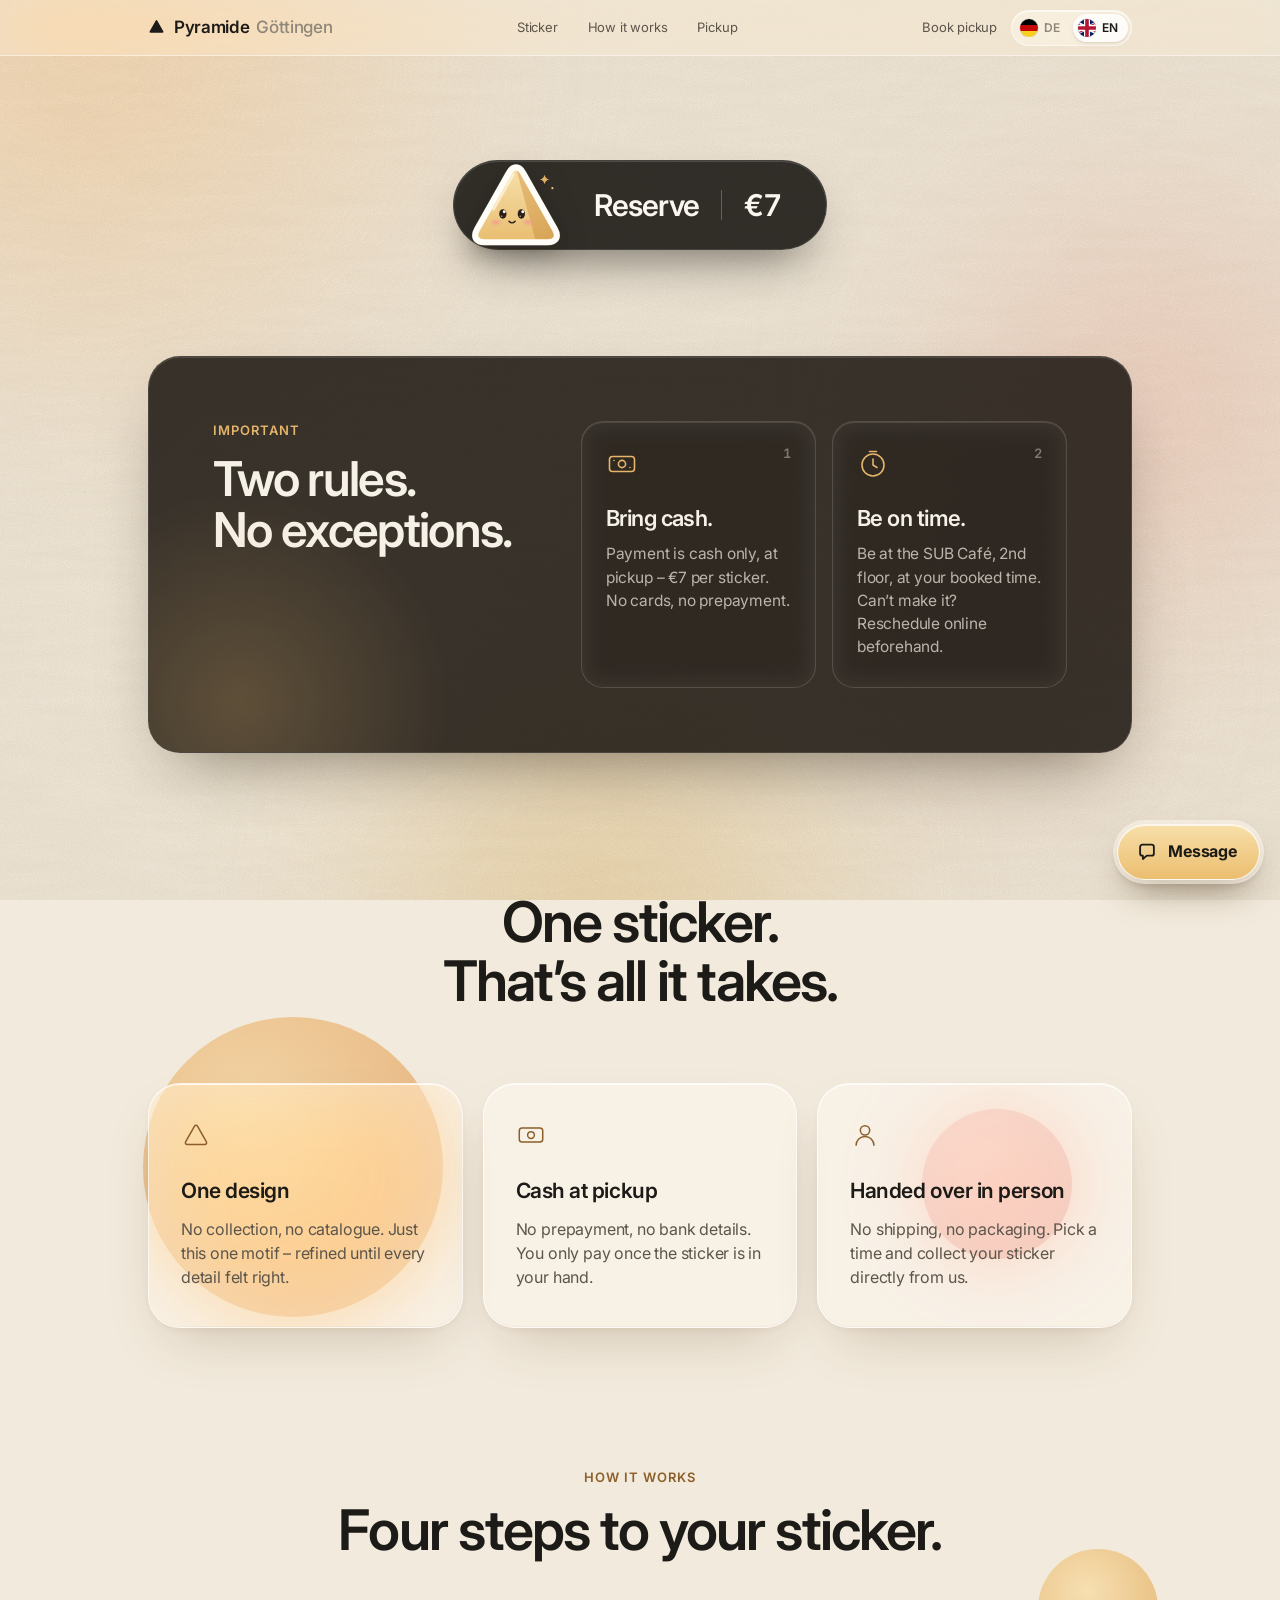
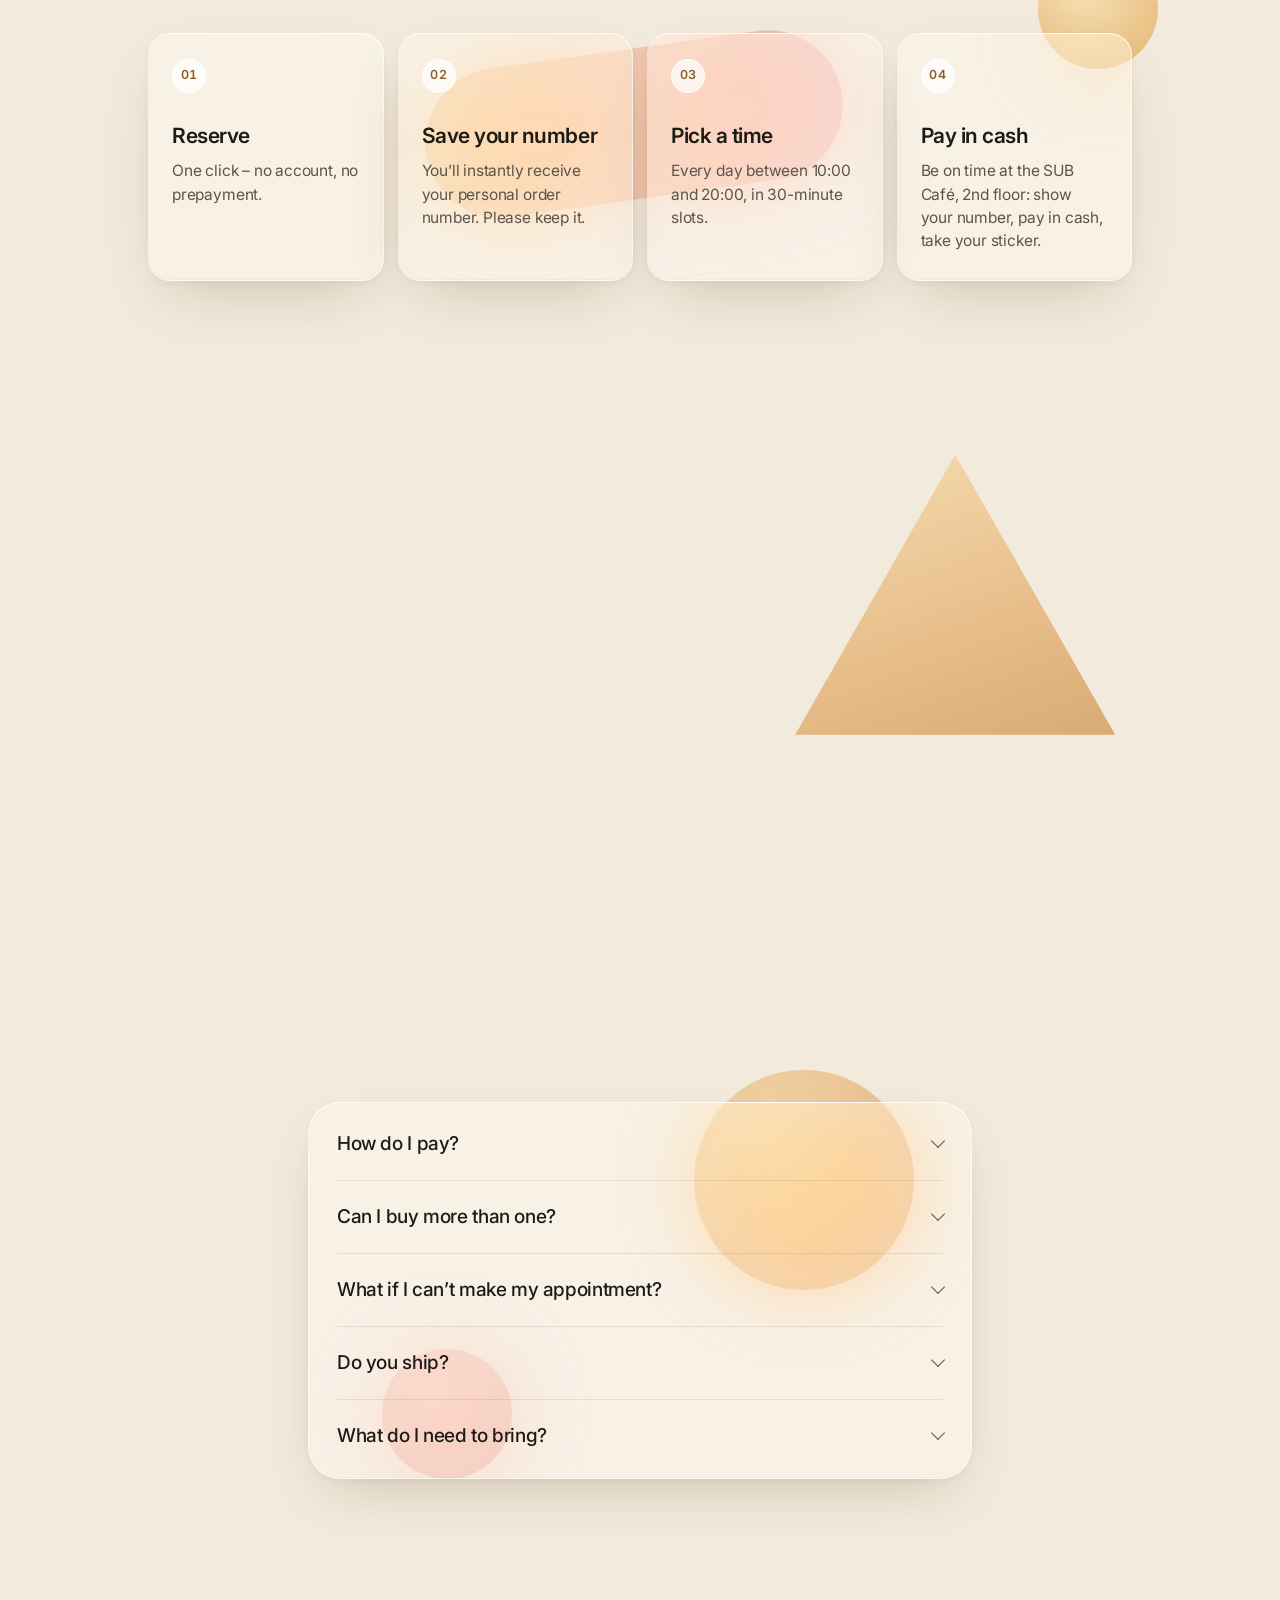
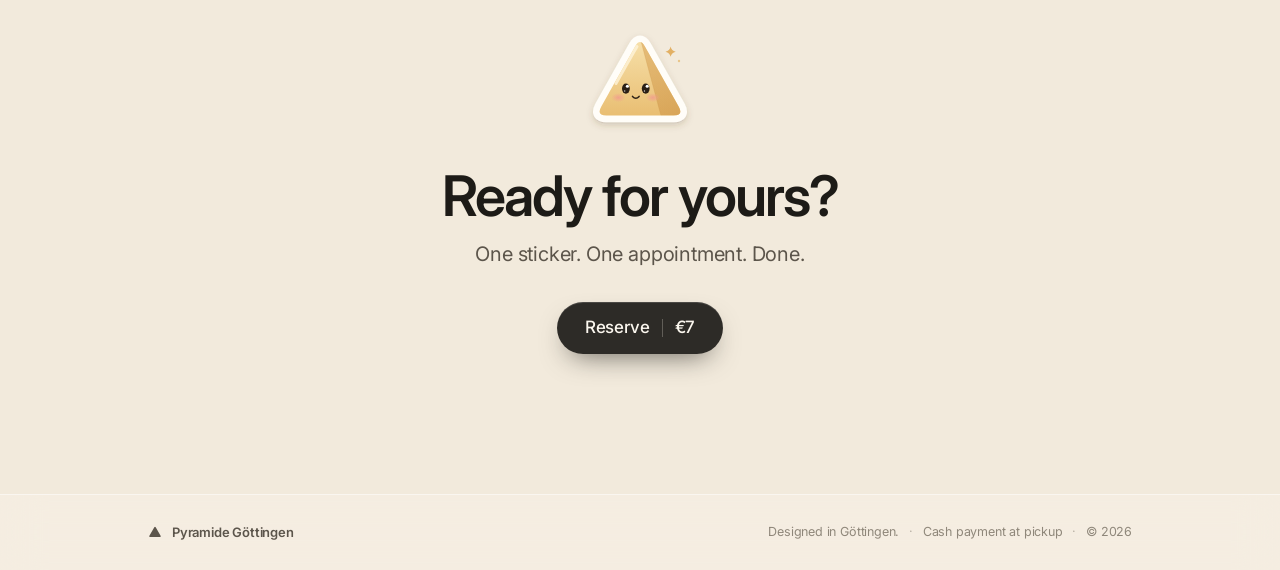
==== commit 32d17bfc: "Admin: live visitors and stats overview, customer context in chats - New Genel bakis tab: active now" ====
--- a/index.html
+++ b/index.html
@@ -15,7 +15,7 @@
   <link rel="preconnect" href="https://fonts.googleapis.com">
   <link rel="preconnect" href="https://fonts.gstatic.com" crossorigin>
   <link href="https://fonts.googleapis.com/css2?family=Inter:wght@400;500;600;700&display=swap" rel="stylesheet">
-  <link rel="stylesheet" href="assets/css/style.css?v=20261104a">
+  <link rel="stylesheet" href="assets/css/style.css?v=20261104b">
 </head>
 <body>
   <div class="bg" aria-hidden="true">
@@ -408,9 +408,9 @@
 
   <div class="toast" id="toast" role="status" aria-live="polite"></div>
 
-  <script src="assets/js/config.js?v=20261104a"></script>
-  <script src="assets/js/i18n.js?v=20261104a"></script>
-  <script src="assets/js/app.js?v=20261104a"></script>
-  <script src="assets/js/chat.js?v=20261104a"></script>
+  <script src="assets/js/config.js?v=20261104b"></script>
+  <script src="assets/js/i18n.js?v=20261104b"></script>
+  <script src="assets/js/app.js?v=20261104b"></script>
+  <script src="assets/js/chat.js?v=20261104b"></script>
 </body>
 </html>
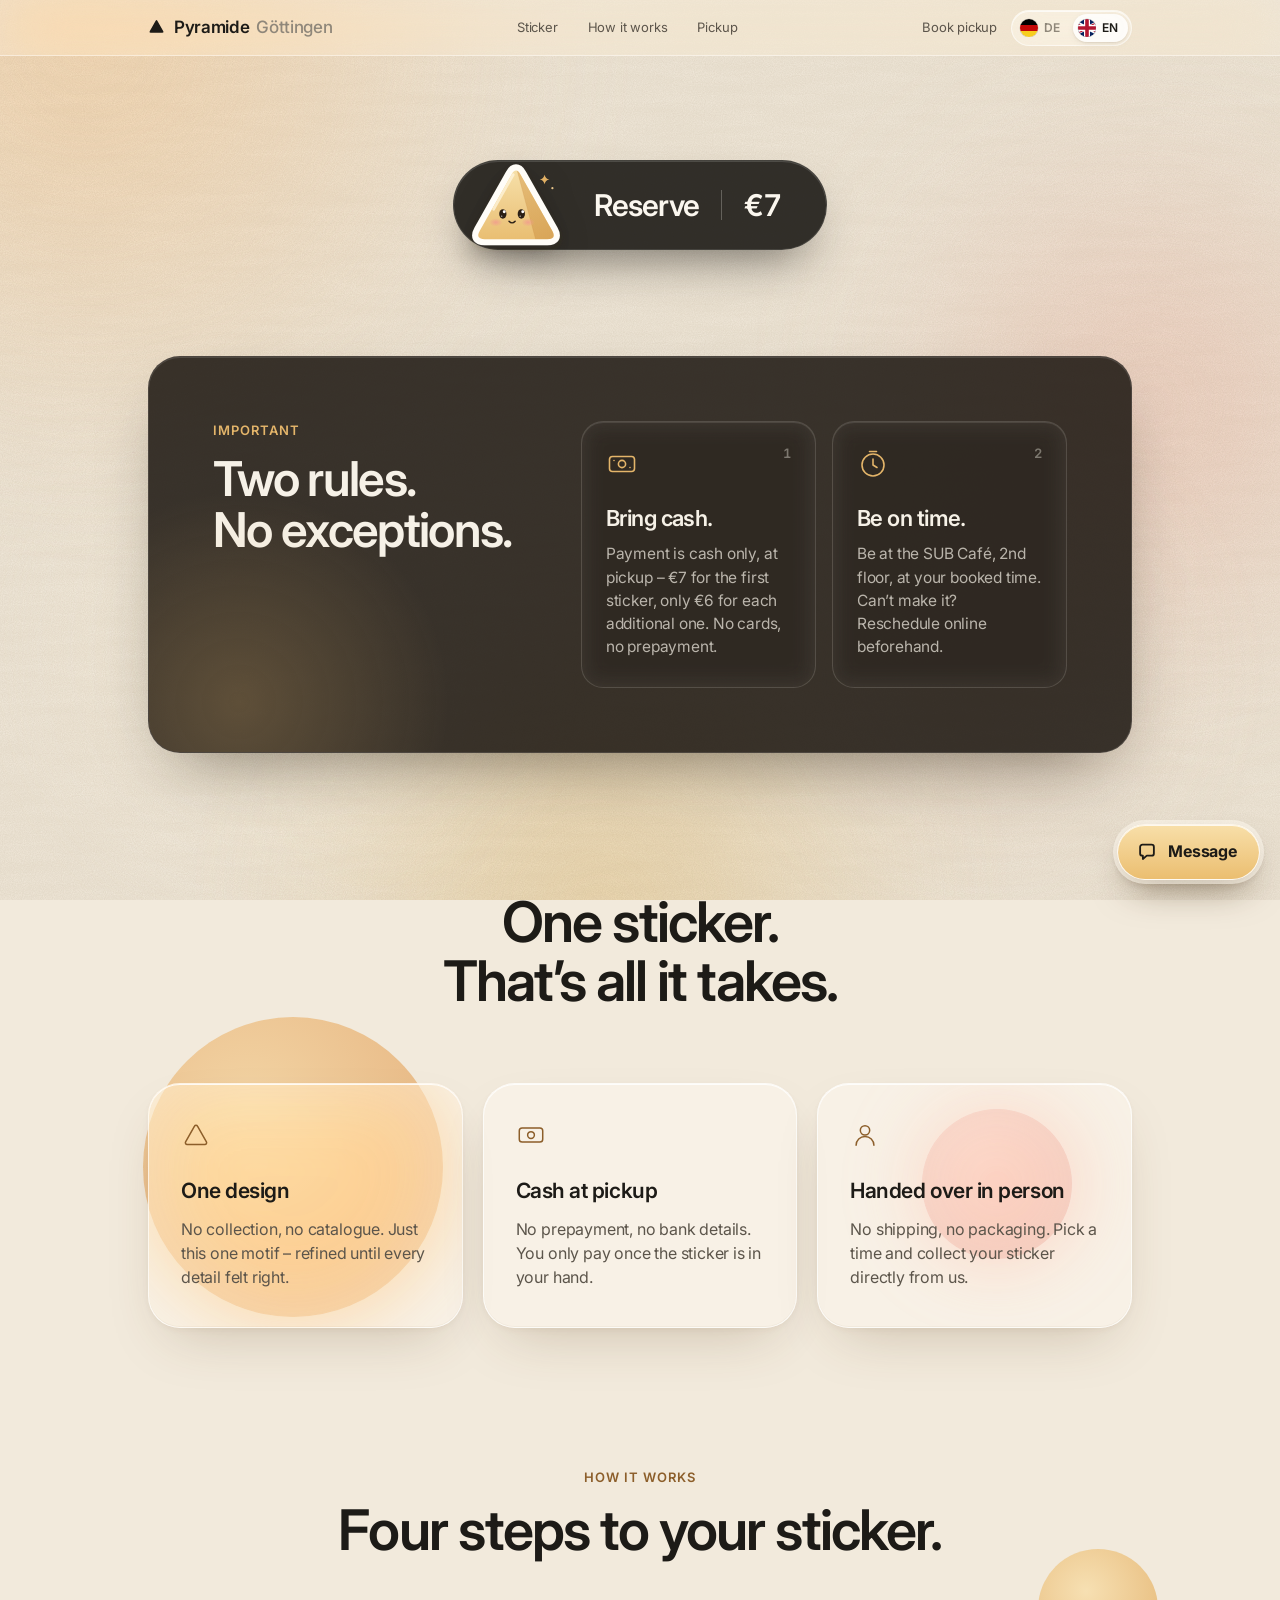
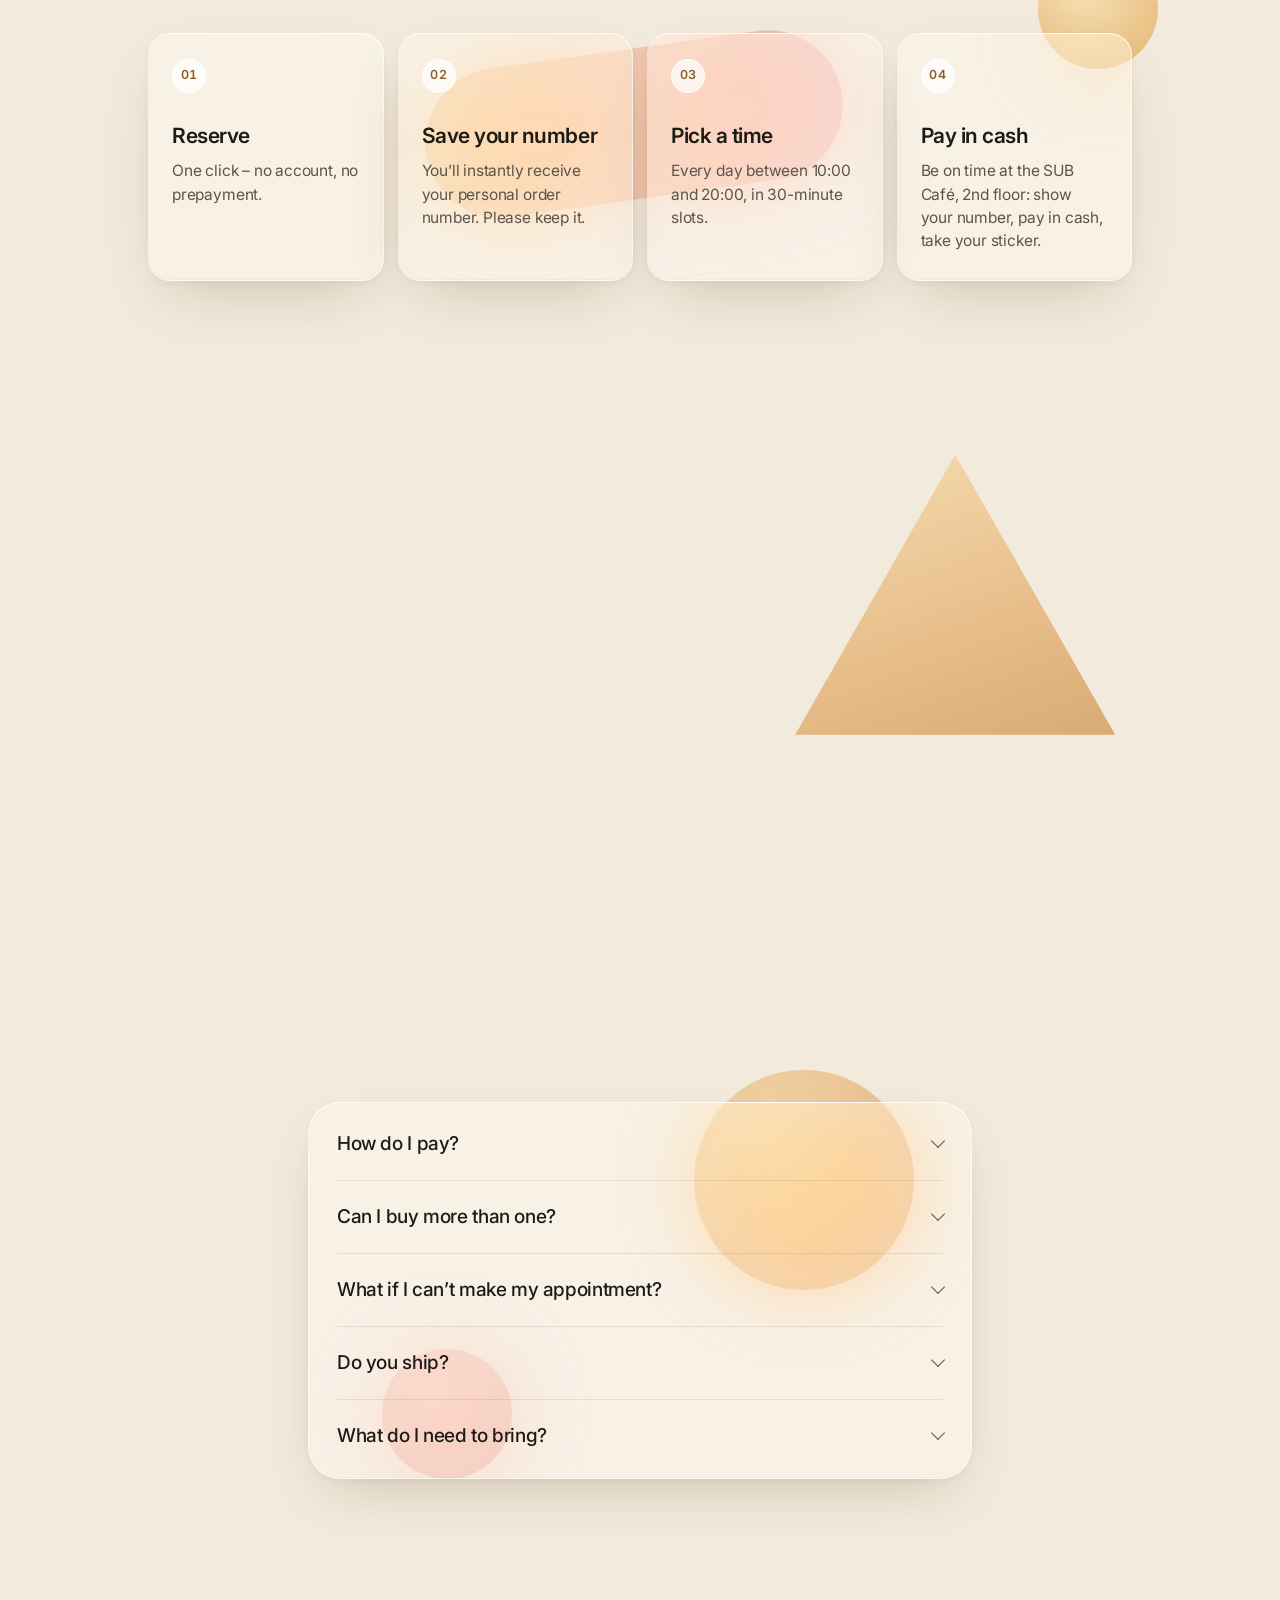
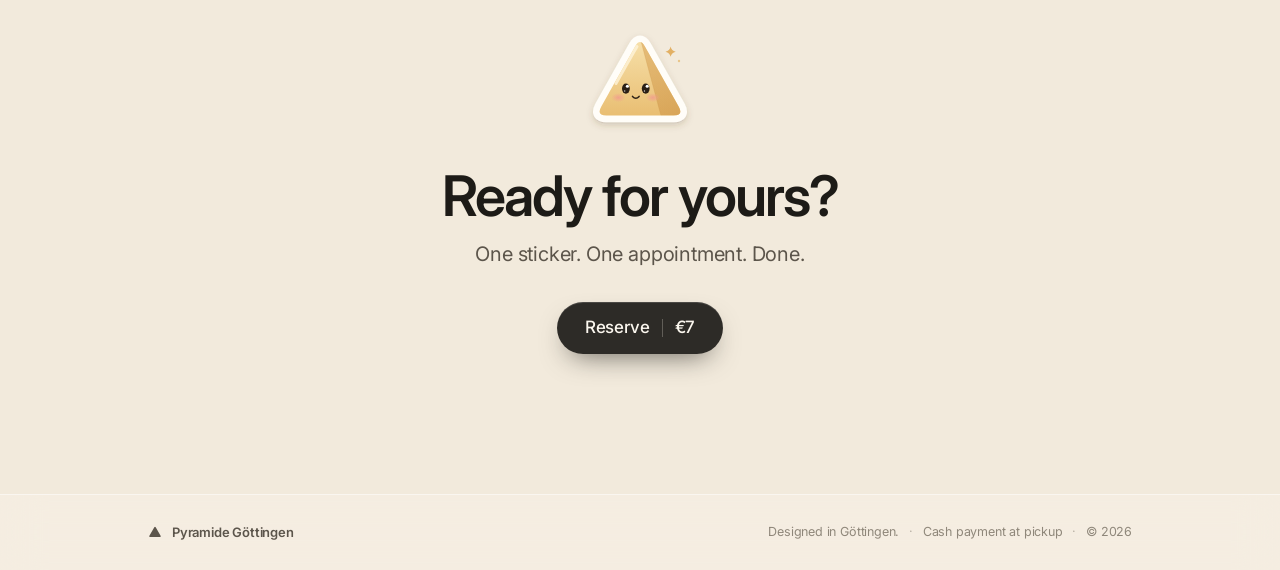
==== commit 7e3d0f66: "Bundle price: first sticker 7 EUR, every further one 6 EUR - config: priceEur (first) + priceExtraEu" ====
--- a/index.html
+++ b/index.html
@@ -15,7 +15,7 @@
   <link rel="preconnect" href="https://fonts.googleapis.com">
   <link rel="preconnect" href="https://fonts.gstatic.com" crossorigin>
   <link href="https://fonts.googleapis.com/css2?family=Inter:wght@400;500;600;700&display=swap" rel="stylesheet">
-  <link rel="stylesheet" href="assets/css/style.css?v=20261104b">
+  <link rel="stylesheet" href="assets/css/style.css?v=20261104c">
 </head>
 <body>
   <div class="bg" aria-hidden="true">
@@ -257,13 +257,25 @@
               <svg viewBox="0 0 24 24" aria-hidden="true"><circle cx="12" cy="12" r="8.5"/><path d="M12 7.5V12l3 2"/></svg>
               <span id="summaryText" data-i18n="book.pick"></span>
             </div>
-            <div class="field qty-field">
-              <span data-i18n="book.qty"></span>
-              <div class="qty">
-                <button type="button" class="qty-btn" id="qtyMinus" aria-label="−"><svg viewBox="0 0 24 24"><path d="M6 12h12"/></svg></button>
-                <output id="qtyVal">1</output>
-                <button type="button" class="qty-btn" id="qtyPlus" aria-label="+"><svg viewBox="0 0 24 24"><path d="M6 12h12M12 6v12"/></svg></button>
+            <div class="deal" id="deal">
+              <div class="deal-head">
+                <span class="deal-badge" data-i18n="deal.badge"></span>
+                <p class="deal-title" data-i18n-html="deal.title"></p>
               </div>
+              <div class="deal-row">
+                <div class="deal-stickers" id="dealStickers" aria-hidden="true"></div>
+                <div class="qty" role="group" data-i18n-aria="book.qty">
+                  <button type="button" class="qty-btn" id="qtyMinus" aria-label="−"><svg viewBox="0 0 24 24"><path d="M6 12h12"/></svg></button>
+                  <output id="qtyVal" aria-live="polite">1</output>
+                  <button type="button" class="qty-btn" id="qtyPlus" aria-label="+"><svg viewBox="0 0 24 24"><path d="M6 12h12M12 6v12"/></svg></button>
+                </div>
+              </div>
+              <div class="deal-sum">
+                <span data-i18n="book.total"></span>
+                <span class="deal-sum-v"><s id="cashOld" hidden></s><strong id="cashTotal"></strong></span>
+              </div>
+              <button type="button" class="deal-cta" id="dealAdd"></button>
+              <p class="deal-save" id="dealSave" hidden></p>
             </div>
             <label class="field">
               <span data-i18n="book.name"></span>
@@ -273,10 +285,6 @@
               <span><span data-i18n="book.email"></span> <em data-i18n="book.email.opt"></em></span>
               <input type="email" id="fEmail" autocomplete="email" maxlength="120" data-i18n-placeholder="book.email.ph">
             </label>
-            <div class="cash-total">
-              <span data-i18n="book.total"></span>
-              <strong id="cashTotal"></strong>
-            </div>
             <p class="form-error" id="formError" role="alert" hidden></p>
             <button class="btn btn-primary btn-lg btn-block" type="submit" id="confirmBtn" disabled>
               <span data-i18n="book.confirm"></span>
@@ -408,9 +416,9 @@
 
   <div class="toast" id="toast" role="status" aria-live="polite"></div>
 
-  <script src="assets/js/config.js?v=20261104b"></script>
-  <script src="assets/js/i18n.js?v=20261104b"></script>
-  <script src="assets/js/app.js?v=20261104b"></script>
-  <script src="assets/js/chat.js?v=20261104b"></script>
+  <script src="assets/js/config.js?v=20261104c"></script>
+  <script src="assets/js/i18n.js?v=20261104c"></script>
+  <script src="assets/js/app.js?v=20261104c"></script>
+  <script src="assets/js/chat.js?v=20261104c"></script>
 </body>
 </html>
--- a/assets/css/style.css
+++ b/assets/css/style.css
@@ -978,3 +978,91 @@
 }
 .chat-peek { background: rgba(255, 252, 246, .94); }
 .chat-peek::after { background: rgb(255, 252, 246); }
+
+/* quantity deal card */
+.deal {
+  position: relative; overflow: hidden;
+  margin-bottom: 18px; padding: 16px 16px 14px;
+  border-radius: 22px;
+  background: linear-gradient(140deg, rgba(248, 222, 166, .85) 0%, rgba(252, 241, 216, .72) 55%, rgba(255, 250, 240, .6) 100%);
+  border: 1px solid rgba(255, 255, 255, .9);
+  box-shadow: inset 0 1px 0 rgba(255, 255, 255, .9), 0 14px 30px -18px rgba(140, 94, 42, .55);
+}
+.deal::before {
+  content: ""; position: absolute; top: -40%; bottom: -40%; width: 40%; left: -60%;
+  background: linear-gradient(100deg, rgba(255,255,255,0), rgba(255,255,255,.55), rgba(255,255,255,0));
+  transform: skewX(-18deg); animation: dealShine 5.5s ease-in-out infinite; pointer-events: none;
+}
+@keyframes dealShine { 0%, 62% { left: -60%; } 100% { left: 130%; } }
+.deal-head { position: relative; display: flex; flex-direction: column; gap: 6px; margin-bottom: 12px; }
+.deal-badge {
+  align-self: flex-start; height: 22px; padding: 0 10px; border-radius: 999px; display: inline-flex; align-items: center;
+  background: var(--ink); color: var(--gold); font-size: 11px; font-weight: 700; letter-spacing: .08em; text-transform: uppercase;
+}
+.deal-title { font-size: 17px; font-weight: 600; letter-spacing: -0.02em; line-height: 1.3; color: var(--ink); }
+.deal-title b { font-weight: 800; color: #7A4E1E; font-size: 19px; }
+.deal-row { position: relative; display: flex; align-items: center; justify-content: space-between; gap: 10px; }
+.deal-stickers { display: flex; gap: 4px; flex-wrap: wrap; min-width: 0; }
+.deal-tile { width: 44px; display: flex; flex-direction: column; align-items: center; gap: 1px; cursor: default; }
+.deal-tile img { width: 36px; height: 36px; filter: drop-shadow(0 3px 5px rgba(90, 60, 20, .2)); }
+.deal-tile b { font-size: 11.5px; font-weight: 700; color: var(--ink-2); font-variant-numeric: tabular-nums; white-space: nowrap; }
+.deal-tile.extra b { color: #7A4E1E; }
+.deal-tile.pop img { animation: tilePop .45s var(--ease-spring); }
+@keyframes tilePop { from { transform: scale(.3) rotate(-25deg); opacity: 0; } to { transform: none; opacity: 1; } }
+.deal-tile.ghost { cursor: pointer; }
+.deal-tile.ghost span {
+  width: 34px; height: 34px; margin: 1px 0; border-radius: 50%; display: grid; place-items: center;
+  border: 1.5px dashed rgba(122, 78, 30, .5); color: #7A4E1E; font-size: 20px; font-weight: 500; line-height: 1;
+  transition: background .2s, border-color .2s;
+}
+.deal-tile.ghost:hover span { background: rgba(255, 255, 255, .6); border-color: #7A4E1E; }
+.deal-tile.ghost b { color: var(--ink-3); }
+.deal .qty { background: rgba(255, 255, 255, .55); flex: none; }
+.deal-sum {
+  position: relative; display: flex; justify-content: space-between; align-items: baseline;
+  margin-top: 14px; padding-top: 12px; border-top: 1px solid rgba(122, 78, 30, .15);
+  font-size: 15px; color: var(--ink-2);
+}
+.deal-sum-v { display: inline-flex; align-items: baseline; gap: 10px; }
+.deal-sum-v s { font-size: 15px; color: var(--ink-3); text-decoration-thickness: 1.5px; }
+.deal-sum-v strong { font-size: 26px; letter-spacing: -0.03em; color: var(--ink); font-variant-numeric: tabular-nums; }
+.deal-cta {
+  position: relative; width: 100%; margin-top: 12px; height: 42px; border-radius: 999px;
+  background: rgba(255, 255, 255, .7); border: 1px solid rgba(255, 255, 255, .95);
+  box-shadow: 0 4px 12px -6px rgba(140, 94, 42, .45);
+  font-size: 14.5px; font-weight: 600; color: #5E3C15; transition: background .2s, transform .2s;
+}
+.deal-cta:hover:not(:disabled) { background: #fff; }
+.deal-cta:active:not(:disabled) { transform: scale(.98); }
+.deal-cta:disabled { opacity: .55; cursor: default; box-shadow: none; }
+.deal-save {
+  position: absolute; top: 14px; right: 14px; margin: 0;
+  height: 26px; padding: 0 11px; border-radius: 999px; display: inline-flex; align-items: center;
+  background: #3F7A52; color: #fff; font-size: 12.5px; font-weight: 700;
+  box-shadow: 0 6px 14px -6px rgba(63, 122, 82, .6);
+  animation: tilePop .45s var(--ease-spring);
+}
+.deal-save[hidden] { display: none; }
+@media (max-width: 560px) {
+  .deal-title { font-size: 16px; padding-right: 0; }
+  .deal-save { position: static; margin-top: 10px; }
+  .deal-tile { width: 38px; }
+  .deal-tile img { width: 30px; height: 30px; }
+}
+@media (prefers-reduced-motion: reduce) { .deal::before { animation: none; } }
+
+/* deal card layout: stickers in one row, stepper left + total right */
+.deal { display: grid; grid-template-columns: auto 1fr; column-gap: 12px; }
+.deal-head { grid-column: 1 / -1; }
+.deal-row { display: contents; }
+.deal-stickers { grid-column: 1 / -1; flex-wrap: nowrap; gap: 2px; padding-bottom: 12px; margin-bottom: 12px; border-bottom: 1px solid rgba(122, 78, 30, .15); }
+.deal-tile { width: 40px; }
+.deal .qty { grid-column: 1; align-self: end; position: relative; }
+.deal-sum { grid-column: 2; margin: 0; padding: 0; border: 0; flex-direction: column; align-items: flex-end; gap: 0; font-size: 13px; }
+.deal-cta { grid-column: 1 / -1; }
+@media (max-width: 560px) {
+  .deal-save { grid-column: 1 / -1; justify-self: start; }
+  .deal-tile { width: 40px; }
+  .deal-tile img { width: 34px; height: 34px; }
+}
+@media (max-width: 560px) { .deal-save { position: absolute; top: 14px; right: 14px; margin: 0; } }
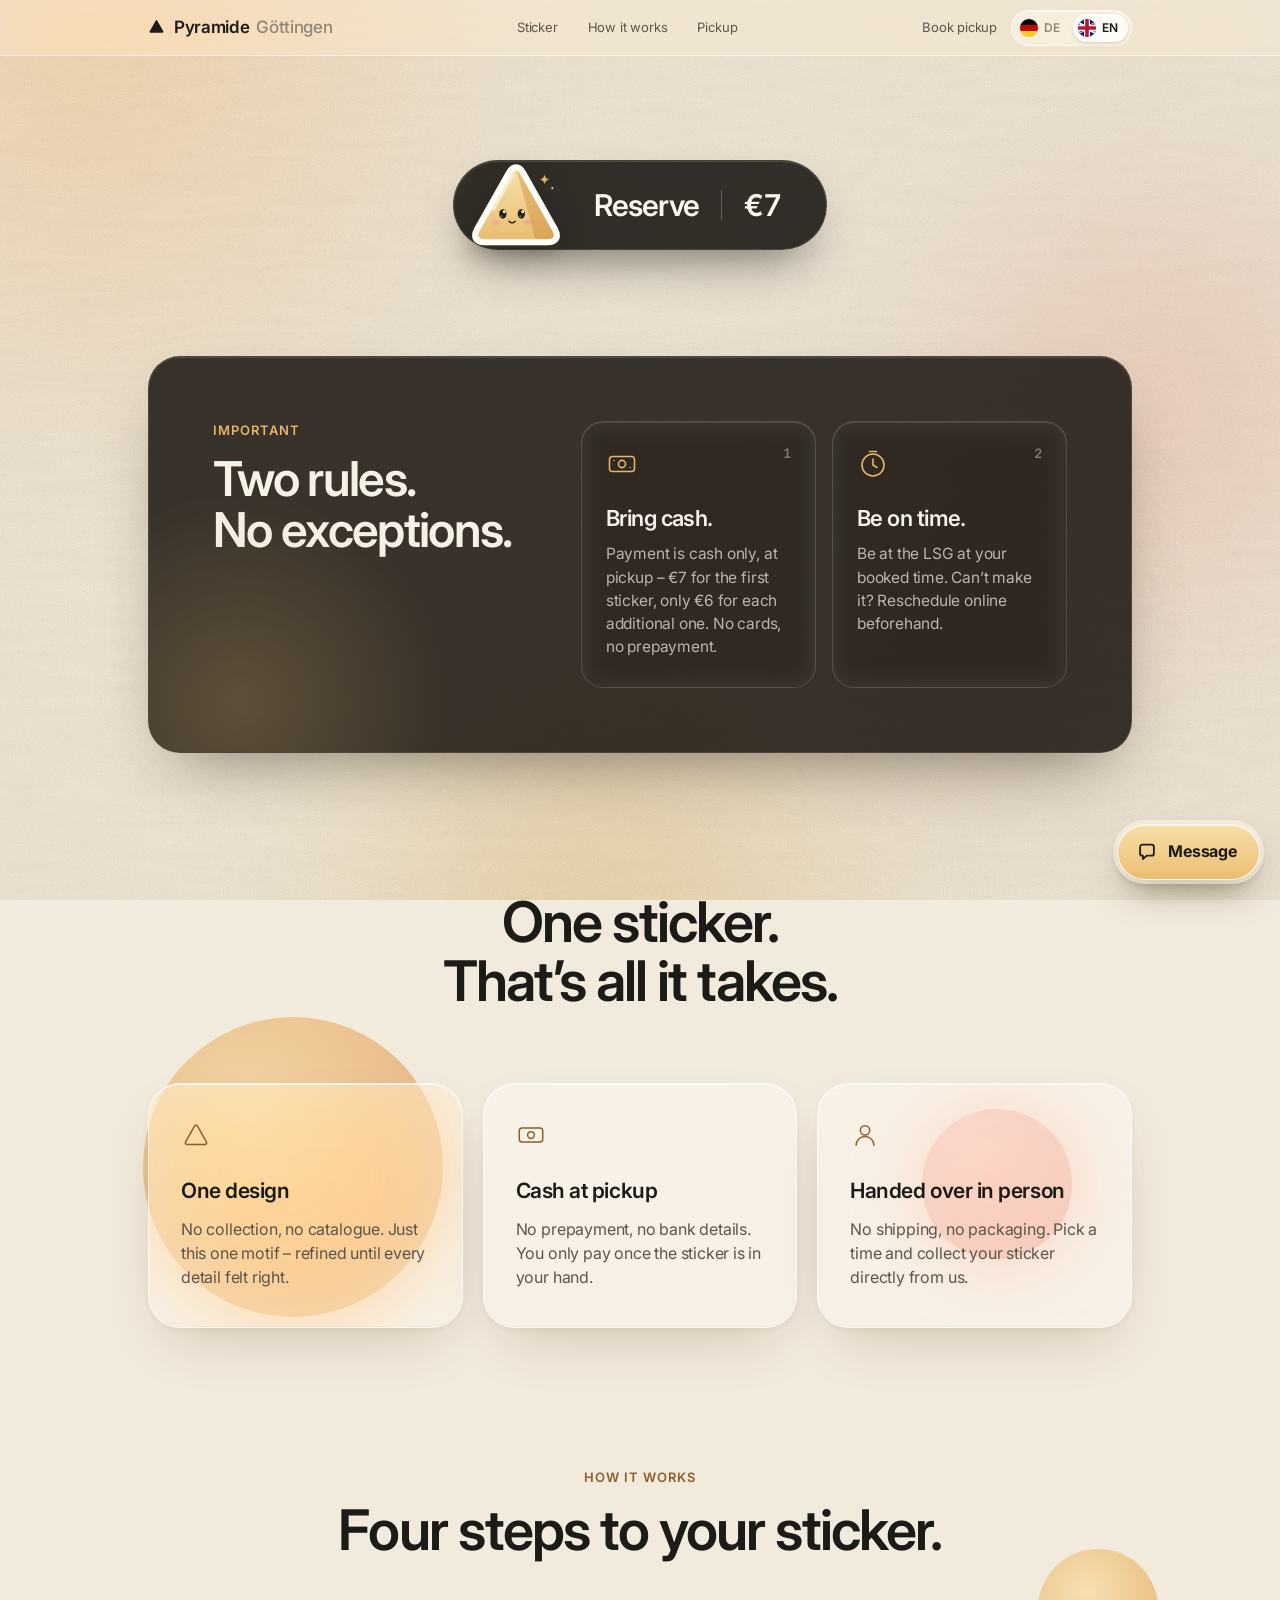
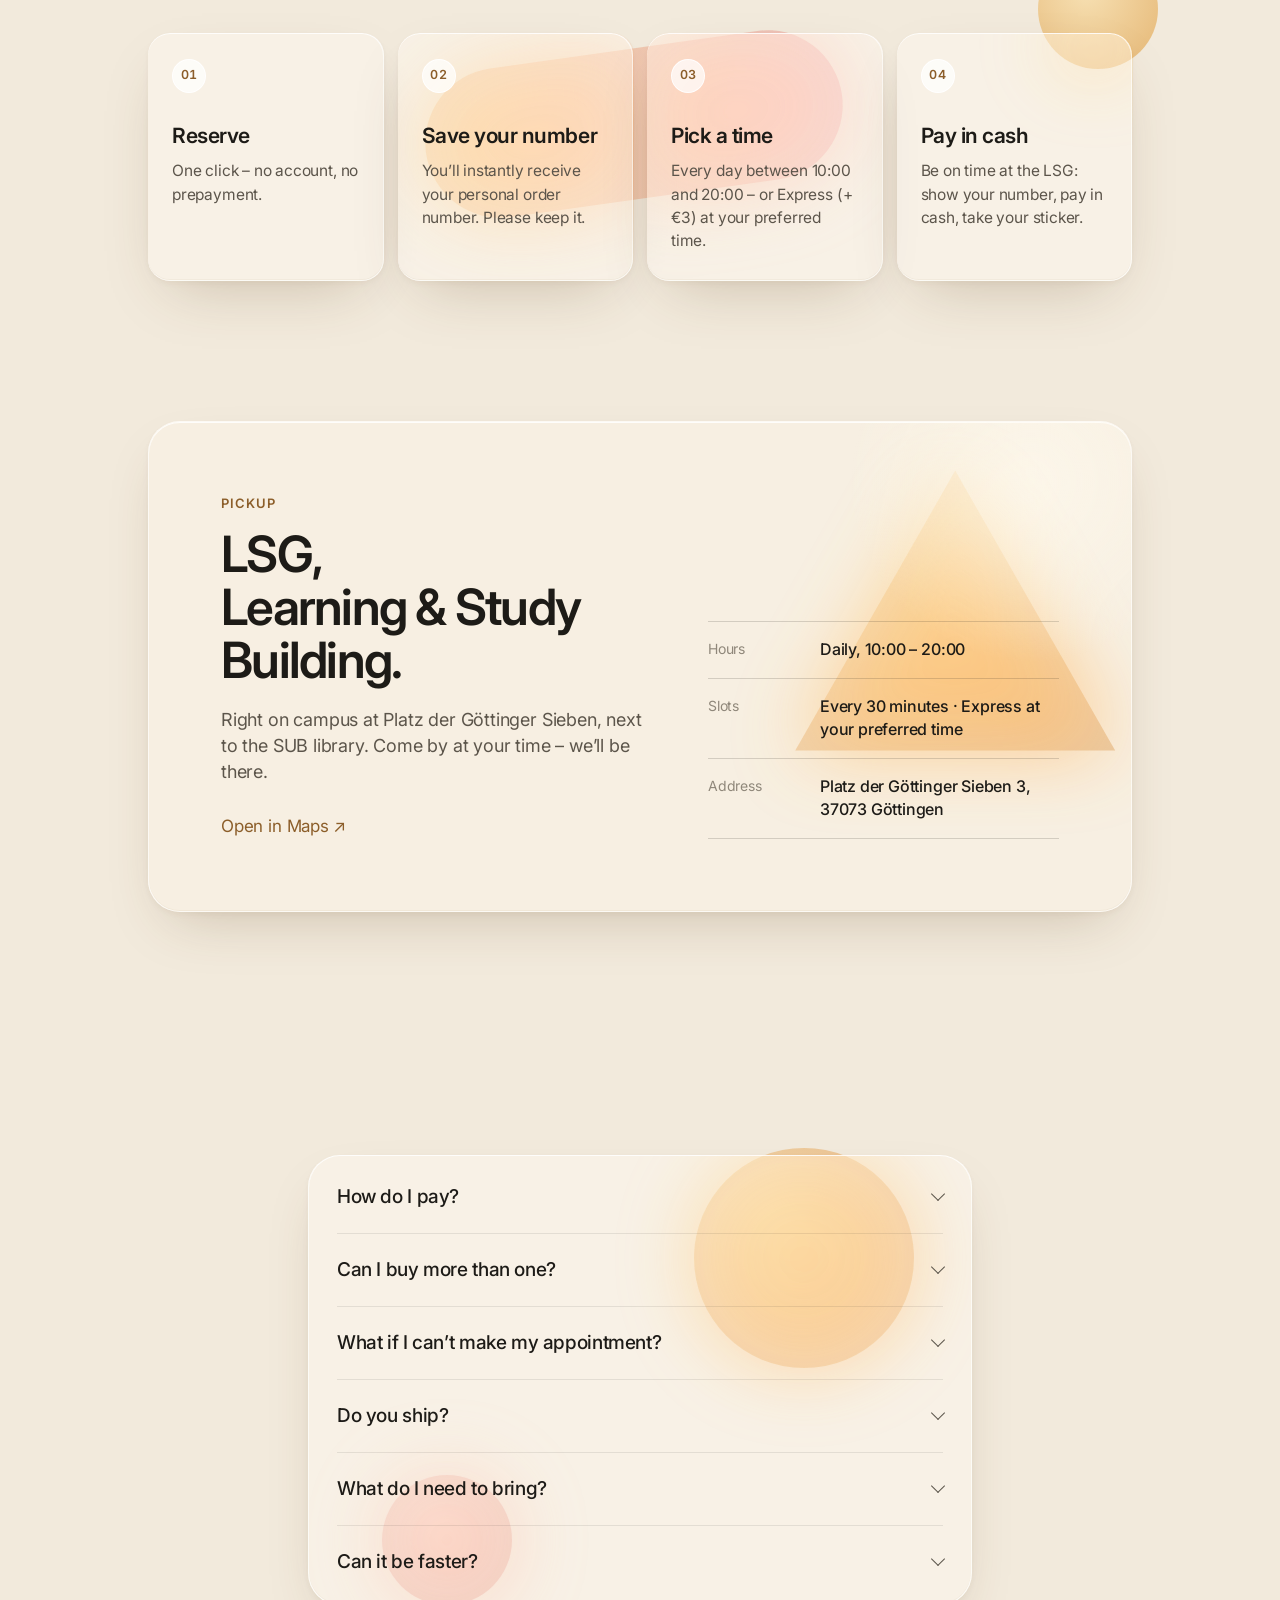
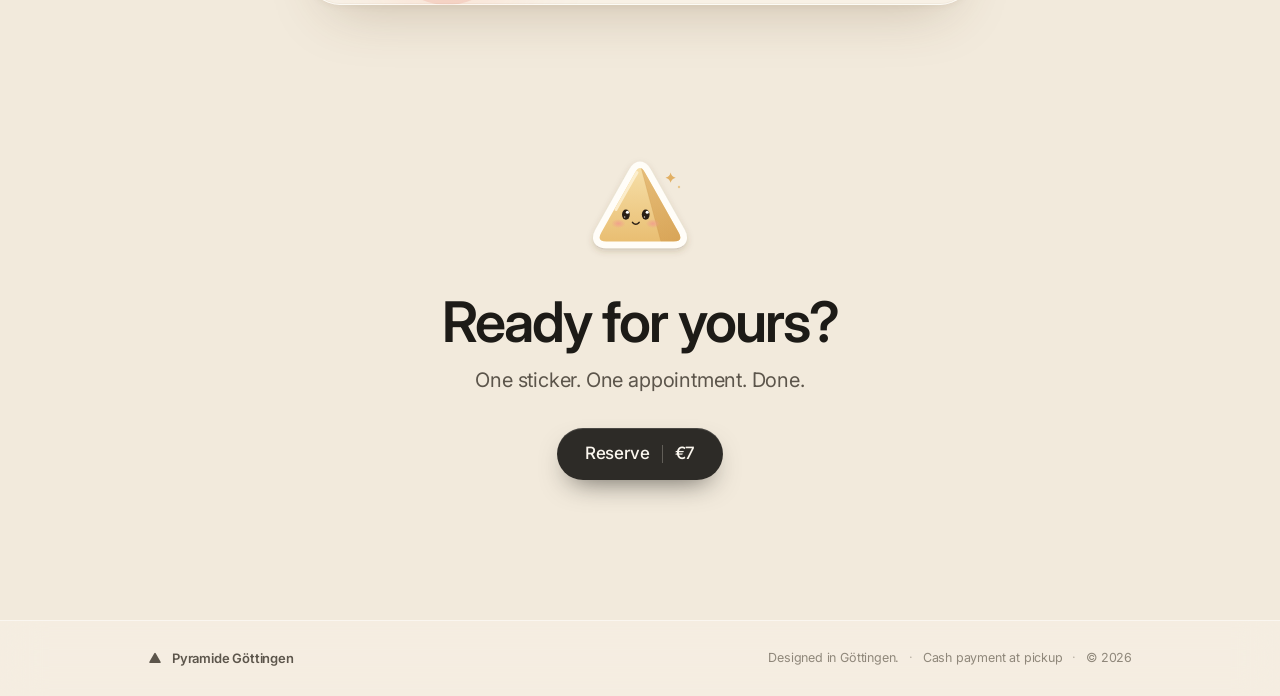
==== commit 0d18d007: "Pickup moves to LSG; Express pickup (+3 EUR) with admin-set availability - All pickup texts, maps li" ====
--- a/index.html
+++ b/index.html
@@ -4,10 +4,10 @@
   <meta charset="utf-8">
   <meta name="viewport" content="width=device-width, initial-scale=1, viewport-fit=cover">
   <title>Pyramide Göttingen — Sticker, Edition 01</title>
-  <meta name="description" content="Ein einziger Sticker, gestaltet in Göttingen. 7 €, bar bei Abholung im SUB Café.">
+  <meta name="description" content="Ein einziger Sticker, gestaltet in Göttingen. 7 €, bar bei Abholung im LSG.">
   <meta name="theme-color" content="#F6F1E7">
   <meta property="og:title" content="Pyramide Göttingen">
-  <meta property="og:description" content="Ein Sticker. Ein Termin. Fertig. — 7 €, bar bei Abholung im SUB Café, Göttingen.">
+  <meta property="og:description" content="Ein Sticker. Ein Termin. Fertig. — 7 €, bar bei Abholung im LSG, Göttingen.">
   <meta property="og:image" content="https://haydarsahin0.github.io/pyramide/assets/img/og.png">
   <meta property="og:type" content="website">
   <link rel="icon" href="assets/img/favicon.svg" type="image/svg+xml">
@@ -15,7 +15,7 @@
   <link rel="preconnect" href="https://fonts.googleapis.com">
   <link rel="preconnect" href="https://fonts.gstatic.com" crossorigin>
   <link href="https://fonts.googleapis.com/css2?family=Inter:wght@400;500;600;700&display=swap" rel="stylesheet">
-  <link rel="stylesheet" href="assets/css/style.css?v=20261104c">
+  <link rel="stylesheet" href="assets/css/style.css?v=20261104d">
 </head>
 <body>
   <div class="bg" aria-hidden="true">
@@ -151,6 +151,7 @@
           <details><summary data-i18n="faq.2.q"></summary><p data-i18n="faq.2.a"></p></details>
           <details><summary data-i18n="faq.3.q"></summary><p data-i18n="faq.3.a"></p></details>
           <details><summary data-i18n="faq.4.q"></summary><p data-i18n="faq.4.a"></p></details>
+          <details><summary data-i18n="faq.5.q"></summary><p data-i18n="faq.5.a"></p></details>
         </div>
       </section>
 
@@ -234,6 +235,17 @@
           <p id="existingText"></p>
         </div>
 
+        <div class="modes" id="modes" role="radiogroup">
+          <button type="button" class="mode" data-mode="std" role="radio" aria-checked="true">
+            <span class="mode-ic"><svg viewBox="0 0 24 24"><rect x="4" y="5.5" width="16" height="14" rx="3"/><path d="M4 10h16M8.5 3.5v4M15.5 3.5v4"/></svg></span>
+            <span class="mode-text"><strong data-i18n="mode.std.t"></strong><span data-i18n="mode.std.d"></span></span>
+          </button>
+          <button type="button" class="mode mode-exp" data-mode="exp" role="radio" aria-checked="false">
+            <span class="mode-ic"><svg viewBox="0 0 24 24"><path d="M13 3 5 13.5h6L10 21l8-10.5h-6Z"/></svg></span>
+            <span class="mode-text"><strong><span data-i18n="mode.exp.t"></span><em class="mode-fee" data-fee></em></strong><span id="modeExpDesc" data-i18n="mode.exp.d"></span></span>
+          </button>
+        </div>
+
         <div class="booking">
           <div class="calendar card">
             <div class="cal-head">
@@ -245,7 +257,7 @@
             </div>
             <div class="days" id="days" role="listbox"></div>
             <div class="times-head">
-              <span data-i18n="book.times"></span>
+              <span id="timesLabel" data-i18n="book.times"></span>
               <span class="times-status" id="timesStatus"></span>
             </div>
             <div class="times" id="times" role="listbox"></div>
@@ -273,6 +285,7 @@
               <div class="deal-sum">
                 <span data-i18n="book.total"></span>
                 <span class="deal-sum-v"><s id="cashOld" hidden></s><strong id="cashTotal"></strong></span>
+                <span class="deal-fee" id="dealFee" hidden></span>
               </div>
               <button type="button" class="deal-cta" id="dealAdd"></button>
               <p class="deal-save" id="dealSave" hidden></p>
@@ -416,9 +429,9 @@
 
   <div class="toast" id="toast" role="status" aria-live="polite"></div>
 
-  <script src="assets/js/config.js?v=20261104c"></script>
-  <script src="assets/js/i18n.js?v=20261104c"></script>
-  <script src="assets/js/app.js?v=20261104c"></script>
-  <script src="assets/js/chat.js?v=20261104c"></script>
+  <script src="assets/js/config.js?v=20261104d"></script>
+  <script src="assets/js/i18n.js?v=20261104d"></script>
+  <script src="assets/js/app.js?v=20261104d"></script>
+  <script src="assets/js/chat.js?v=20261104d"></script>
 </body>
 </html>
--- a/assets/css/style.css
+++ b/assets/css/style.css
@@ -1066,3 +1066,32 @@
   .deal-tile img { width: 34px; height: 34px; }
 }
 @media (max-width: 560px) { .deal-save { position: absolute; top: 14px; right: 14px; margin: 0; } }
+
+/* standard / express choice */
+.modes { display: grid; grid-template-columns: 1fr 1fr; gap: 12px; max-width: 760px; margin: 32px auto 0; text-align: left; }
+.mode {
+  display: flex; align-items: center; gap: 14px; padding: 16px 18px; border-radius: 22px;
+  background: var(--glass); -webkit-backdrop-filter: var(--glass-blur); backdrop-filter: var(--glass-blur);
+  border: 1.5px solid var(--glass-border); box-shadow: var(--glass-shadow);
+  transition: border-color .2s, background .2s, transform .2s var(--ease-spring);
+}
+.mode:hover:not(:disabled) { transform: translateY(-1px); }
+.mode[aria-checked="true"] { border-color: var(--ink); background: rgba(255, 252, 246, .82); }
+.mode:disabled { opacity: .55; cursor: not-allowed; }
+.mode-ic { width: 42px; height: 42px; flex: none; border-radius: 14px; display: grid; place-items: center; background: rgba(255, 255, 255, .8); border: 1px solid rgba(255,255,255,.9); }
+.mode-ic svg { width: 21px; height: 21px; fill: none; stroke: var(--ink); stroke-width: 1.7; stroke-linecap: round; stroke-linejoin: round; }
+.mode-exp .mode-ic { background: linear-gradient(180deg, #F8DFA9, #EBBE70); border-color: rgba(255,255,255,.85); }
+.mode-exp .mode-ic svg { fill: #1D1B17; stroke: #1D1B17; stroke-width: 1.2; }
+.mode[aria-checked="true"] .mode-ic { background: var(--ink); border-color: var(--ink); }
+.mode[aria-checked="true"] .mode-ic svg { stroke: var(--gold); }
+.mode-exp[aria-checked="true"] .mode-ic svg { fill: var(--gold); stroke: var(--gold); }
+.mode-text { display: flex; flex-direction: column; gap: 2px; min-width: 0; }
+.mode-text strong { font-size: 16px; letter-spacing: -0.015em; display: flex; align-items: center; gap: 8px; }
+.mode-text > span { font-size: 13.5px; color: var(--ink-2); }
+.mode-fee { font-style: normal; font-size: 12px; font-weight: 700; padding: 2px 8px; border-radius: 999px; background: var(--ink); color: var(--gold); }
+.times.is-express .time { font-size: 14px; }
+.deal-fee { font-size: 12px; font-weight: 600; color: #7A4E1E; }
+@media (max-width: 560px) {
+  .modes { grid-template-columns: 1fr; gap: 8px; margin-top: 24px; }
+  .mode { padding: 12px 14px; }
+}
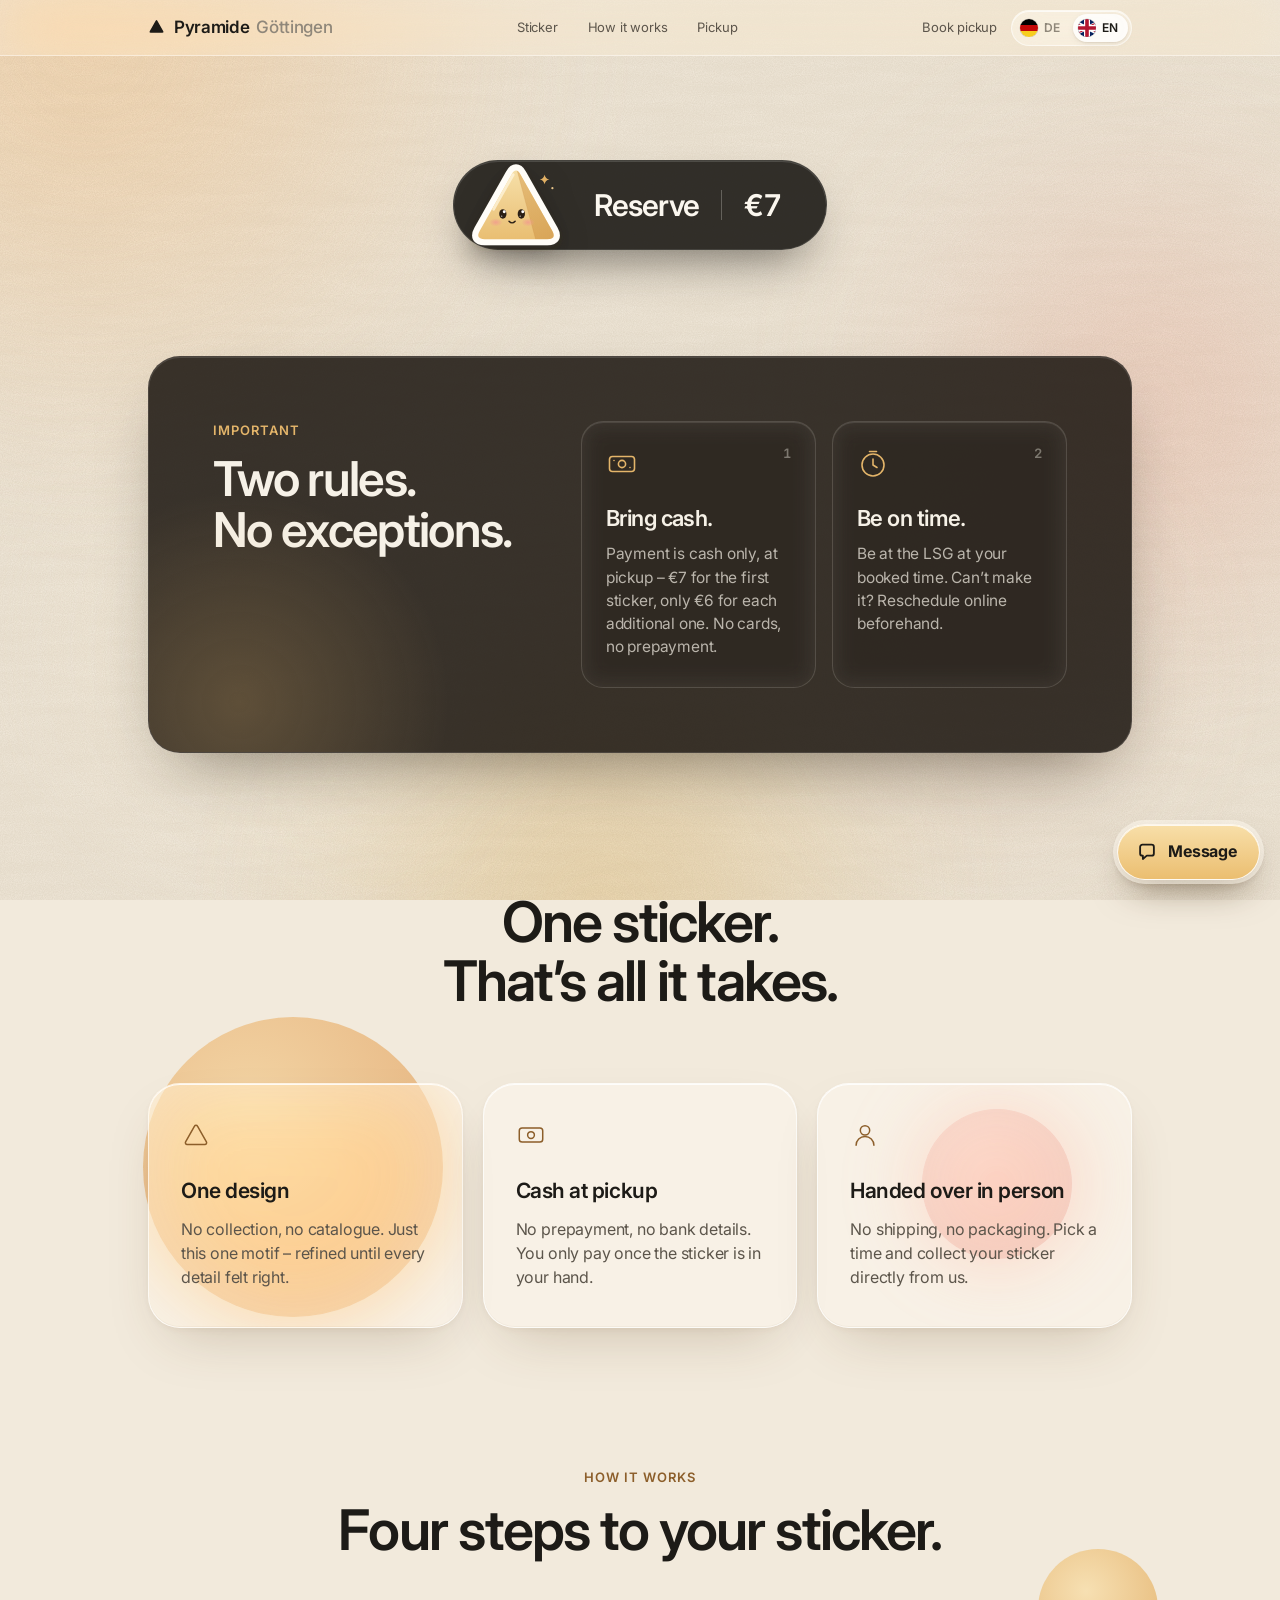
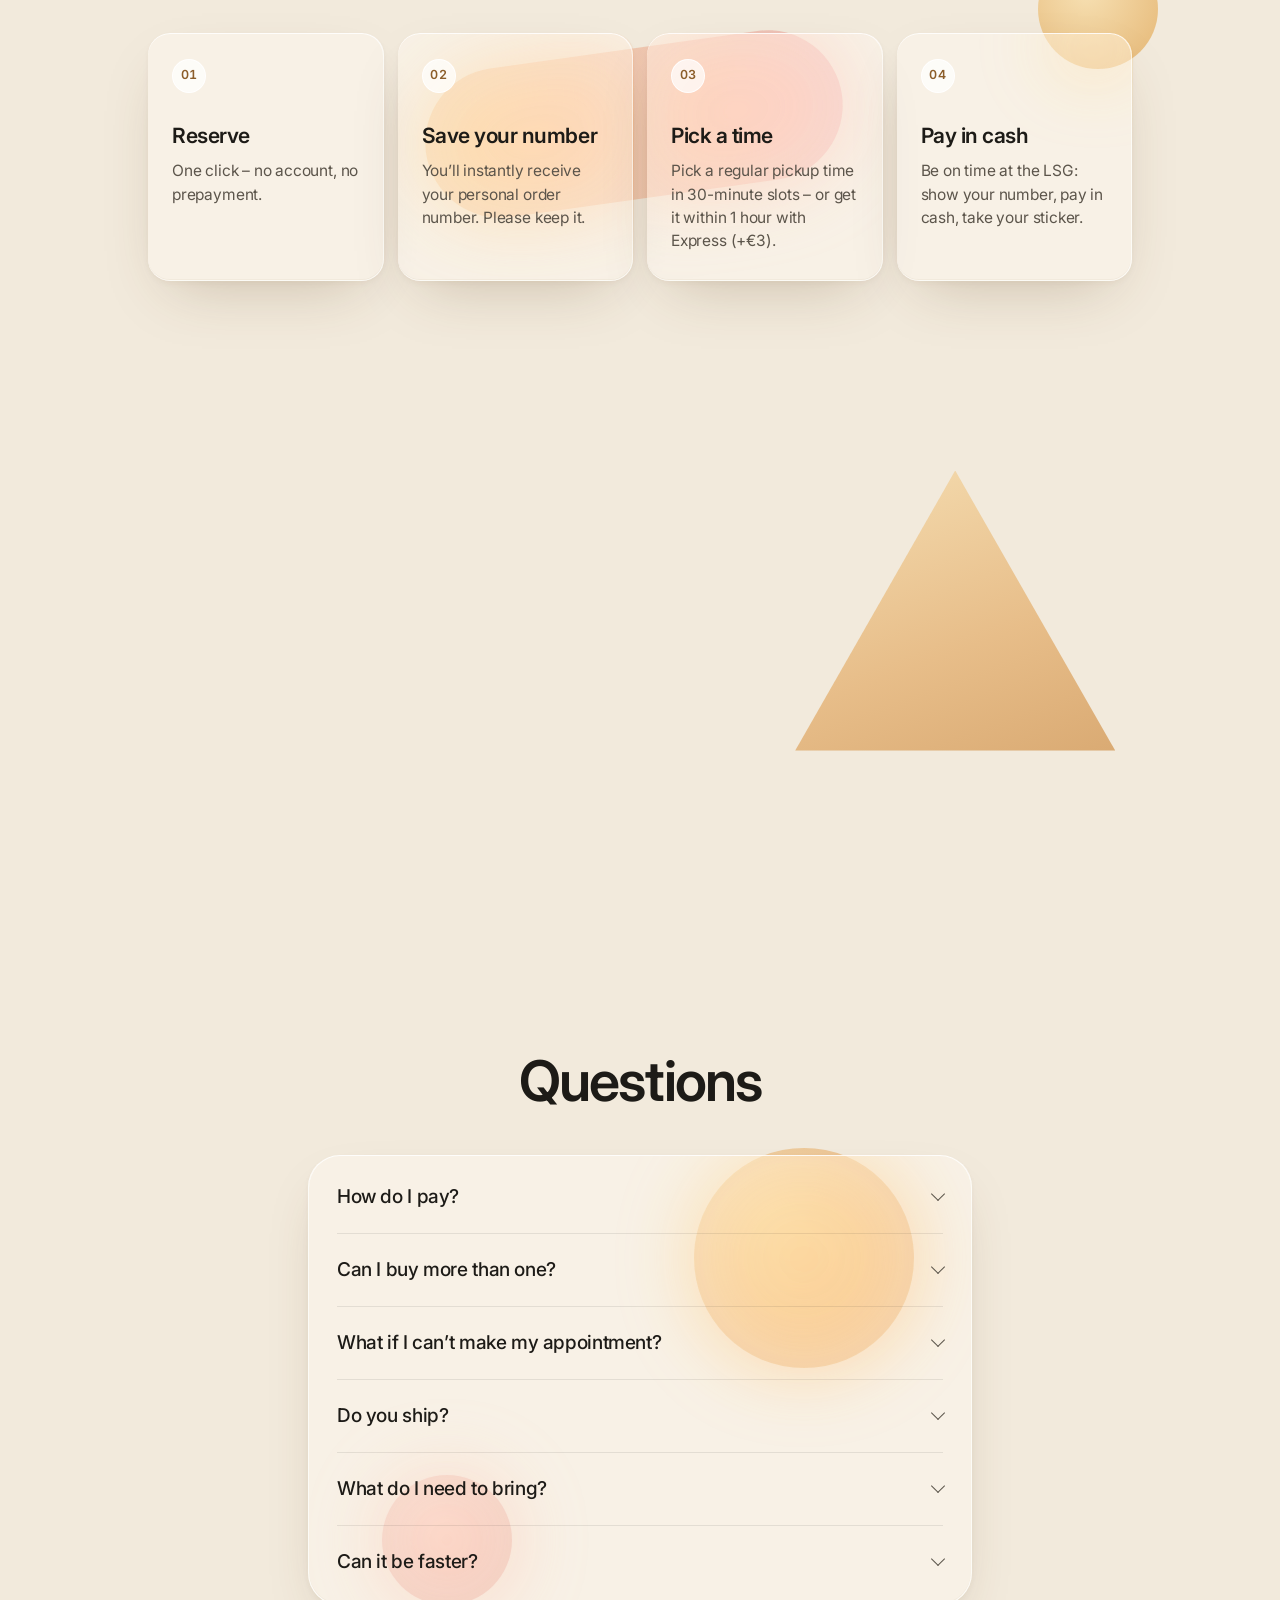
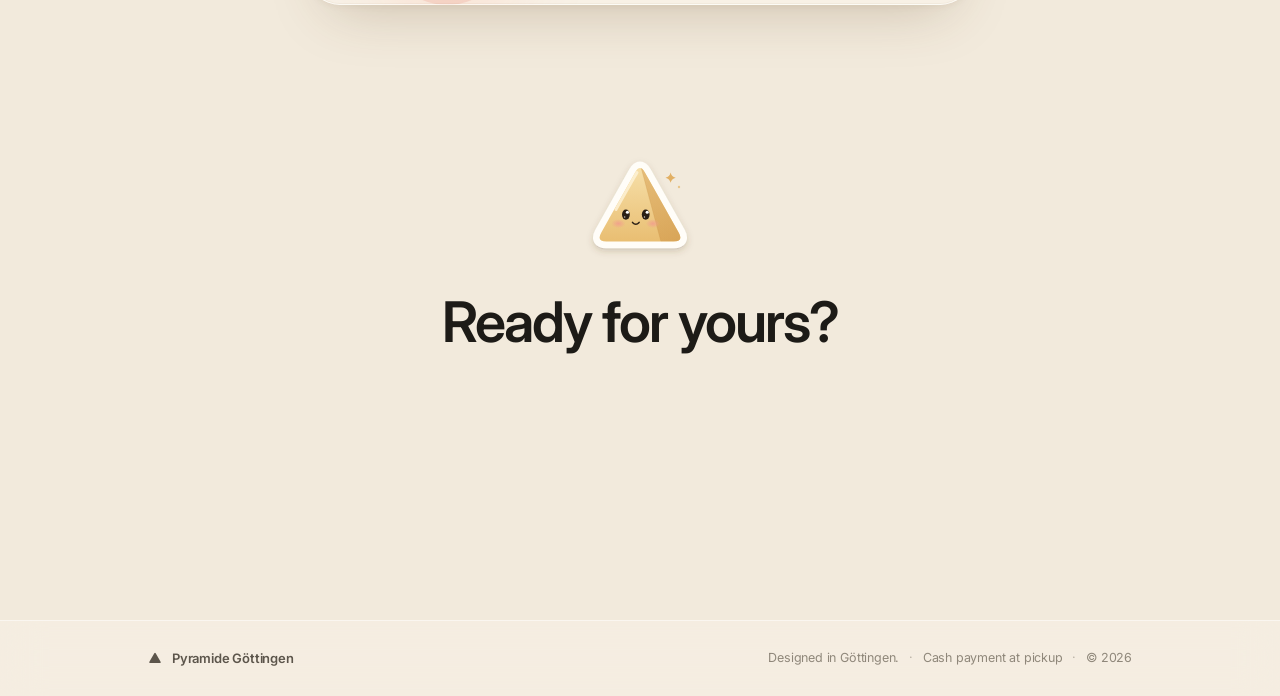
==== commit a1363f0a: "Admin-set standard pickup hours; Express becomes pickup within 1 hour - Teslim saatleri tab: weekly " ====
--- a/index.html
+++ b/index.html
@@ -15,7 +15,7 @@
   <link rel="preconnect" href="https://fonts.googleapis.com">
   <link rel="preconnect" href="https://fonts.gstatic.com" crossorigin>
   <link href="https://fonts.googleapis.com/css2?family=Inter:wght@400;500;600;700&display=swap" rel="stylesheet">
-  <link rel="stylesheet" href="assets/css/style.css?v=20261104d">
+  <link rel="stylesheet" href="assets/css/style.css?v=20261104e">
 </head>
 <body>
   <div class="bg" aria-hidden="true">
@@ -135,7 +135,7 @@
             <a class="btn-link" data-maps target="_blank" rel="noopener"><span data-i18n="pickup.map"></span> <span aria-hidden="true">↗</span></a>
           </div>
           <dl class="pickup-facts">
-            <div><dt data-i18n="pickup.hours.k"></dt><dd data-i18n="pickup.hours.v"></dd></div>
+            <div><dt data-i18n="pickup.hours.k"></dt><dd id="hoursSummary" data-i18n="pickup.hours.v"></dd></div>
             <div><dt data-i18n="pickup.slot.k"></dt><dd data-i18n="pickup.slot.v"></dd></div>
             <div><dt data-i18n="pickup.addr.k"></dt><dd data-address></dd></div>
           </dl>
@@ -247,6 +247,17 @@
         </div>
 
         <div class="booking">
+          <div class="xp-panel card" id="xpPanel" hidden>
+            <div class="xp-bolt" aria-hidden="true"><svg viewBox="0 0 24 24"><path d="M13 3 5 13.5h6L10 21l8-10.5h-6Z"/></svg></div>
+            <h2 class="xp-title" data-i18n="xp.title"></h2>
+            <p class="xp-sub" id="xpSub"></p>
+            <div class="xp-clock" aria-hidden="true">
+              <span class="xp-now" id="xpNow"></span>
+              <span class="xp-line"><span class="xp-fill"></span></span>
+              <span class="xp-until" id="xpUntil"></span>
+            </div>
+            <p class="xp-steps" data-i18n="xp.steps"></p>
+          </div>
           <div class="calendar card">
             <div class="cal-head">
               <span class="cal-month" id="calMonth"></span>
@@ -429,9 +440,9 @@
 
   <div class="toast" id="toast" role="status" aria-live="polite"></div>
 
-  <script src="assets/js/config.js?v=20261104d"></script>
-  <script src="assets/js/i18n.js?v=20261104d"></script>
-  <script src="assets/js/app.js?v=20261104d"></script>
-  <script src="assets/js/chat.js?v=20261104d"></script>
+  <script src="assets/js/config.js?v=20261104e"></script>
+  <script src="assets/js/i18n.js?v=20261104e"></script>
+  <script src="assets/js/app.js?v=20261104e"></script>
+  <script src="assets/js/chat.js?v=20261104e"></script>
 </body>
 </html>
--- a/assets/css/style.css
+++ b/assets/css/style.css
@@ -1095,3 +1095,17 @@
   .modes { grid-template-columns: 1fr; gap: 8px; margin-top: 24px; }
   .mode { padding: 12px 14px; }
 }
+
+/* express panel (pickup within 1 hour) */
+.xp-panel { text-align: center; padding: 40px 28px 34px; display: flex; flex-direction: column; align-items: center; }
+.xp-bolt { width: 64px; height: 64px; border-radius: 22px; display: grid; place-items: center; background: linear-gradient(180deg, #F8DFA9, #EBBE70); box-shadow: inset 0 1px 0 rgba(255,255,255,.8), 0 14px 30px -14px rgba(140, 94, 42, .6); margin-bottom: 20px; animation: tilePop .5s var(--ease-spring); }
+.xp-bolt svg { width: 30px; height: 30px; fill: var(--ink); }
+.xp-title { font-size: clamp(24px, 3vw, 30px); letter-spacing: -0.03em; line-height: 1.15; }
+.xp-sub { color: var(--ink-2); font-size: 16px; margin-top: 10px; max-width: 360px; }
+.xp-clock { display: flex; align-items: center; gap: 12px; width: min(340px, 100%); margin: 28px 0 18px; font-variant-numeric: tabular-nums; }
+.xp-now, .xp-until { font-size: 15px; font-weight: 700; }
+.xp-until { color: #7A4E1E; }
+.xp-line { flex: 1; height: 8px; border-radius: 4px; background: rgba(29, 27, 23, .08); overflow: hidden; }
+.xp-fill { display: block; height: 100%; width: 100%; border-radius: 4px; background: linear-gradient(90deg, #EBBE70, #C98E40); transform-origin: left; animation: xpFill 1.4s var(--ease) both; }
+@keyframes xpFill { from { transform: scaleX(0); } to { transform: scaleX(1); } }
+.xp-steps { font-size: 13.5px; color: var(--ink-3); }
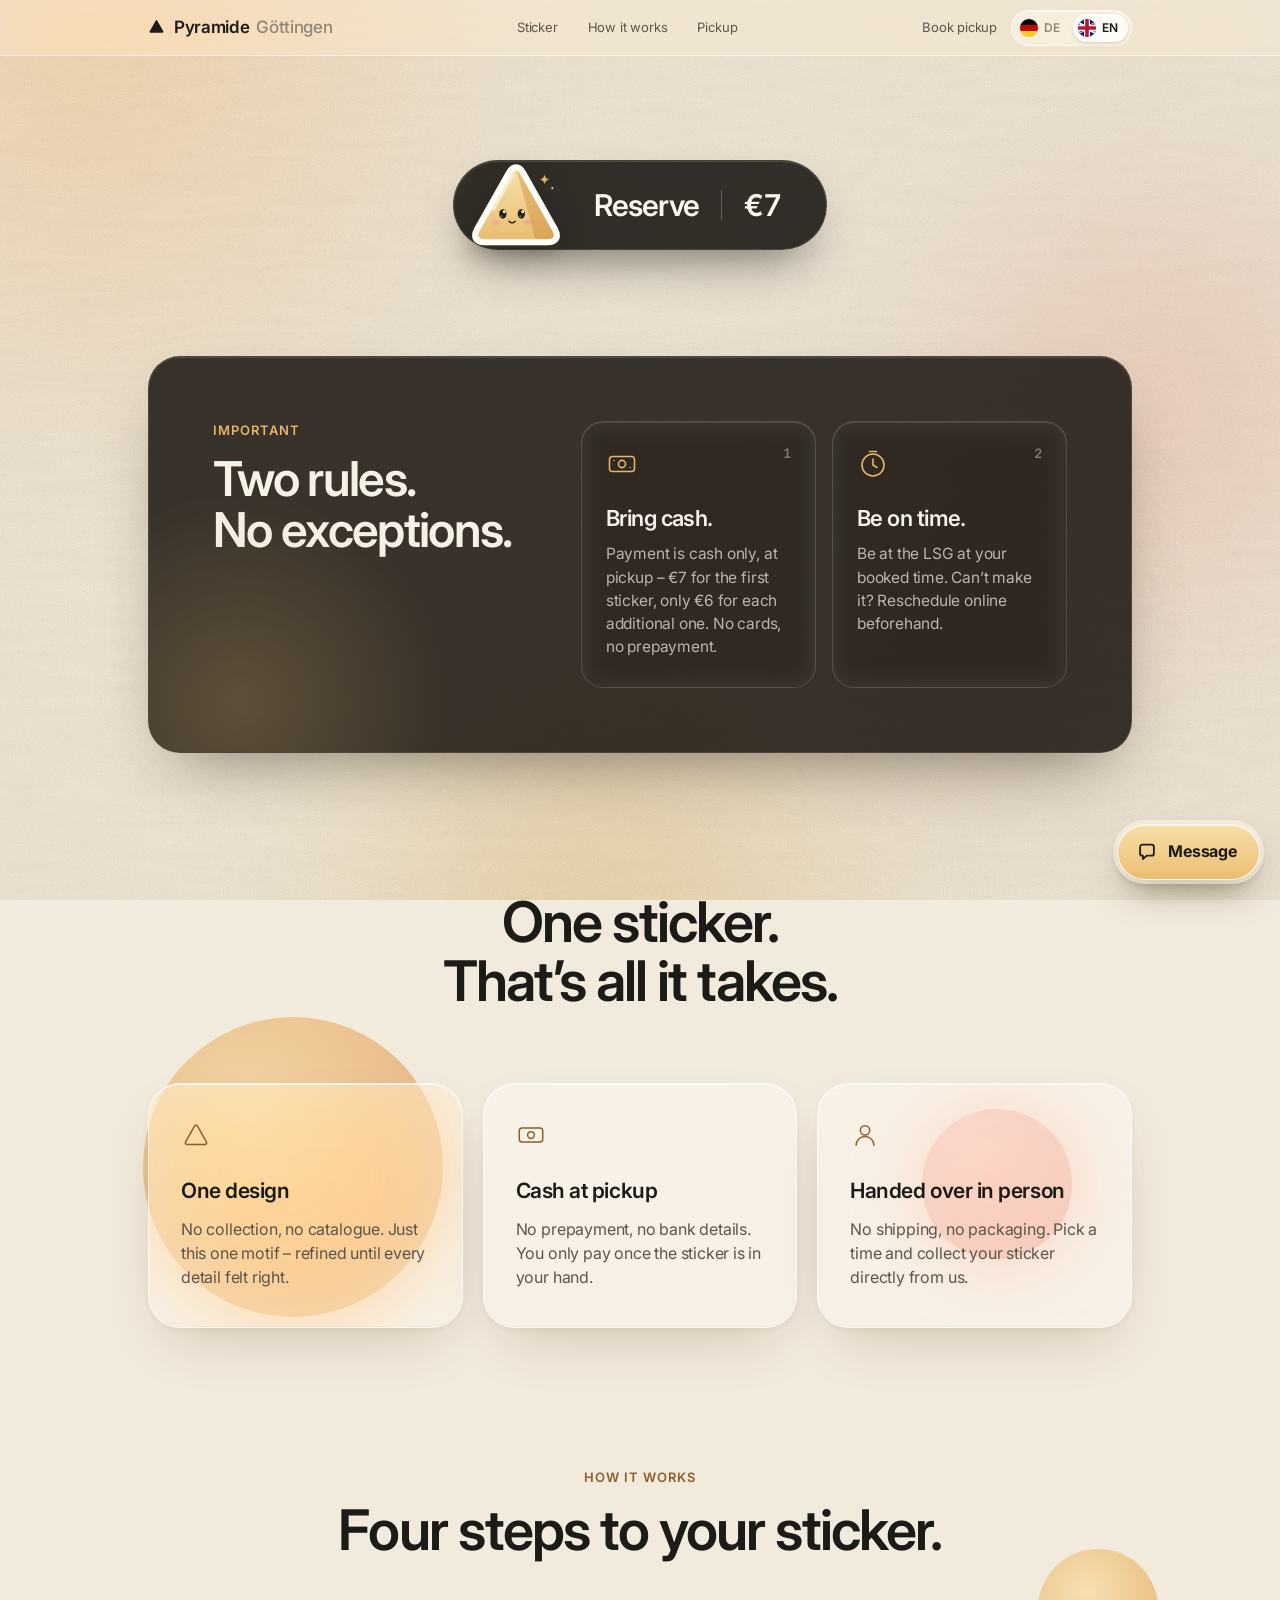
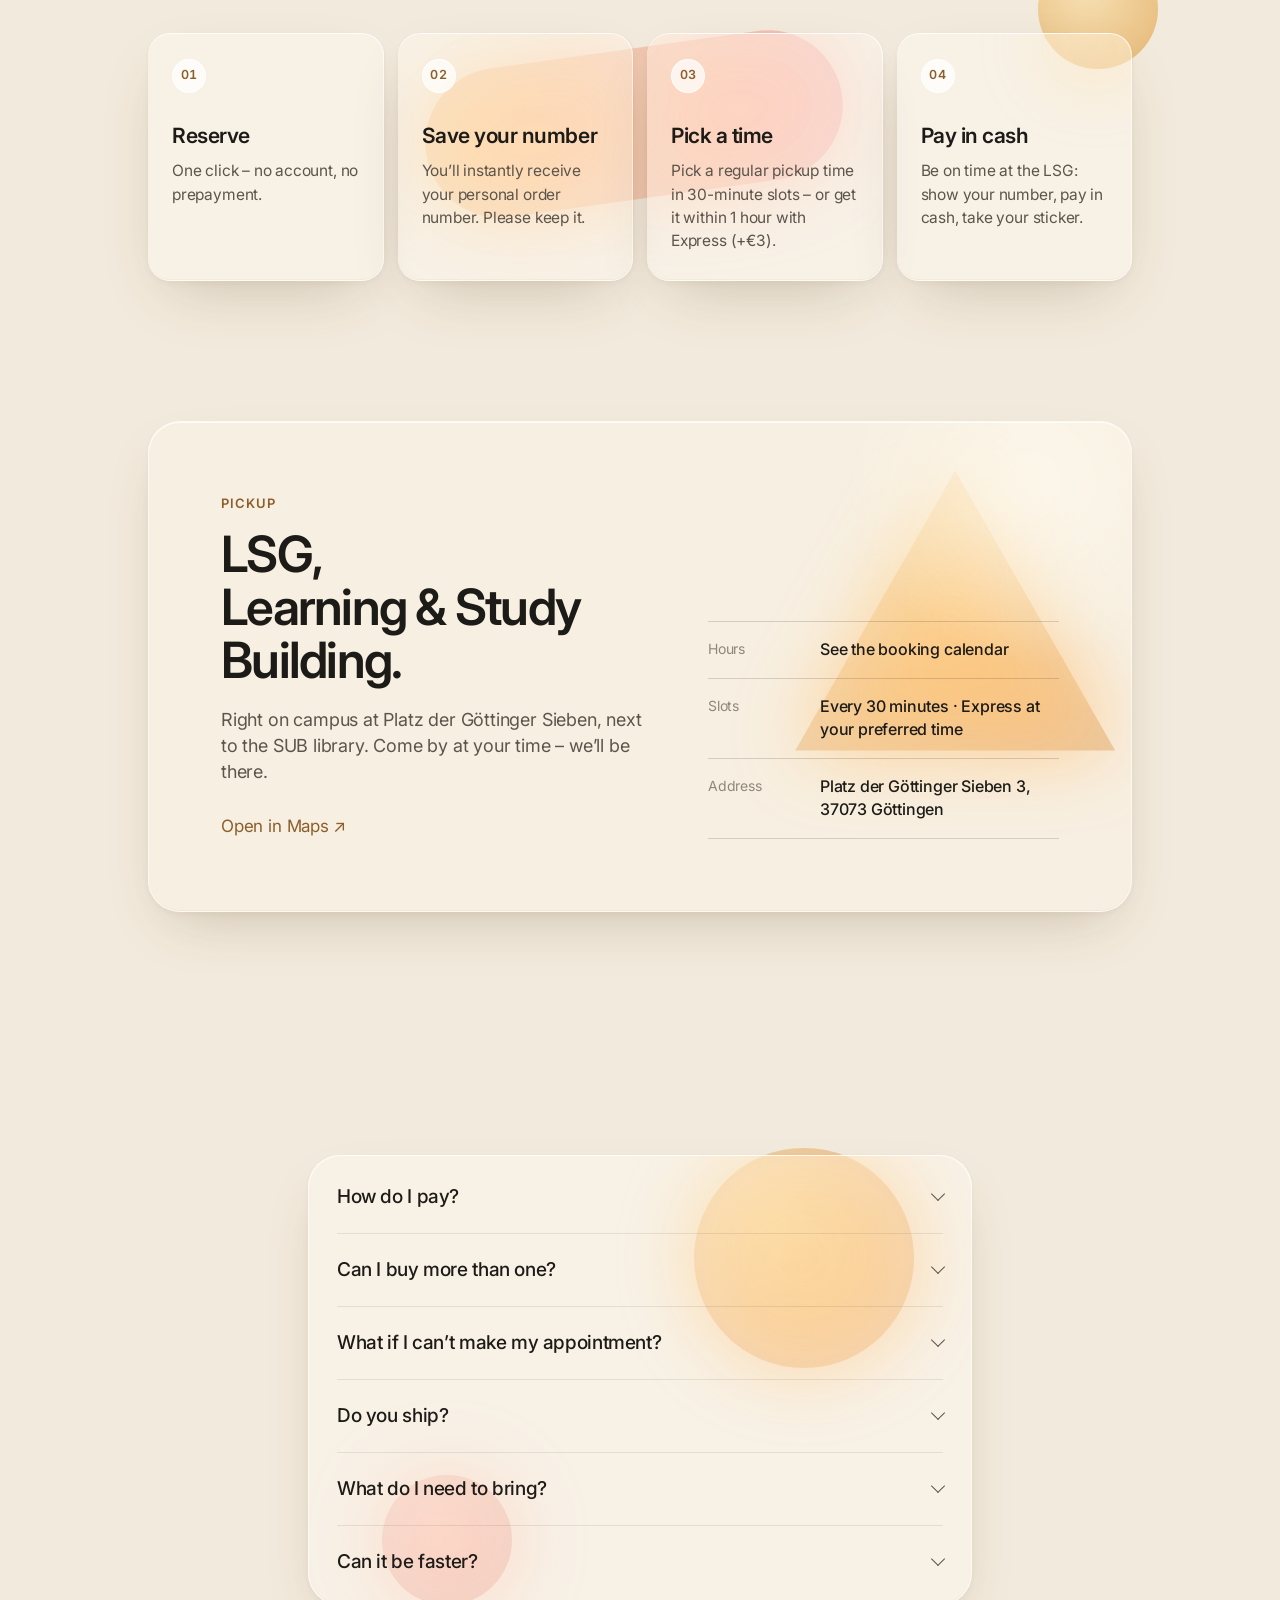
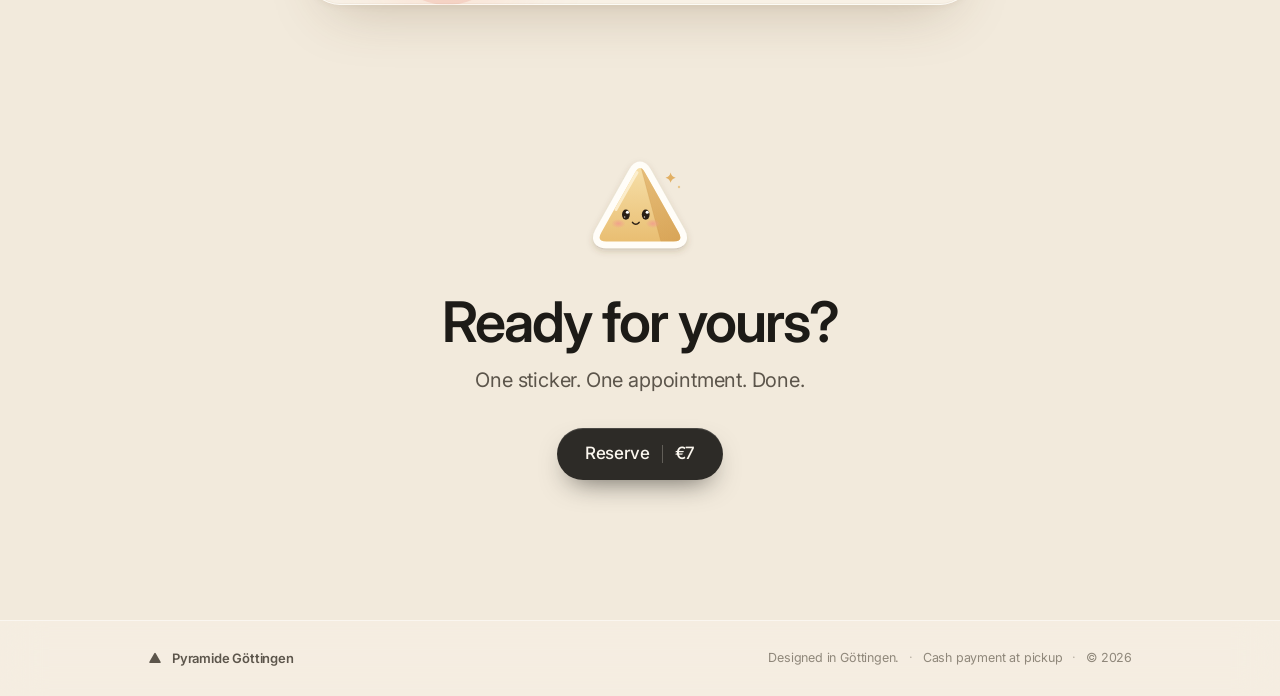
==== commit 7ce33195: "Admin notices to waiting customers (e.g. LSG room number) - Reservations tab: broadcast card (today " ====
--- a/index.html
+++ b/index.html
@@ -8,14 +8,16 @@
   <meta name="theme-color" content="#F6F1E7">
   <meta property="og:title" content="Pyramide Göttingen">
   <meta property="og:description" content="Ein Sticker. Ein Termin. Fertig. — 7 €, bar bei Abholung im LSG, Göttingen.">
-  <meta property="og:image" content="https://haydarsahin0.github.io/pyramide/assets/img/og.png">
+  <meta property="og:image" content="https://pyramidegoe.com/assets/img/og.png">
   <meta property="og:type" content="website">
+  <meta property="og:url" content="https://pyramidegoe.com/">
+  <link rel="canonical" href="https://pyramidegoe.com/">
   <link rel="icon" href="assets/img/favicon.svg" type="image/svg+xml">
   <link rel="apple-touch-icon" href="assets/img/apple-touch-icon.png">
   <link rel="preconnect" href="https://fonts.googleapis.com">
   <link rel="preconnect" href="https://fonts.gstatic.com" crossorigin>
   <link href="https://fonts.googleapis.com/css2?family=Inter:wght@400;500;600;700&display=swap" rel="stylesheet">
-  <link rel="stylesheet" href="assets/css/style.css?v=20261104e">
+  <link rel="stylesheet" href="assets/css/style.css?v=20261104f">
 </head>
 <body>
   <div class="bg" aria-hidden="true">
@@ -66,6 +68,10 @@
           <span class="return-order" id="returnOrder"></span>
           <span class="return-arrow" aria-hidden="true">›</span>
         </a>
+        <div class="notice-card" id="returnNotice" hidden>
+          <span class="notice-card-ic" aria-hidden="true">📣</span>
+          <span class="notice-card-text"><strong data-i18n="notice.title"></strong><span class="notice-card-body"></span><small class="notice-card-time"></small></span>
+        </div>
       </section>
 
       <section class="section rules-section" id="rules">
@@ -326,6 +332,10 @@
         <p class="eyebrow" data-i18n="done.eyebrow"></p>
         <h1 class="flow-title" id="doneTitle"></h1>
         <p class="flow-sub" data-i18n="done.sub"></p>
+        <div class="notice-card" id="doneNotice" hidden>
+          <span class="notice-card-ic" aria-hidden="true">📣</span>
+          <span class="notice-card-text"><strong data-i18n="notice.title"></strong><span class="notice-card-body"></span><small class="notice-card-time"></small></span>
+        </div>
 
         <dl class="ticket">
           <div><dt data-i18n="done.date"></dt><dd id="doneDate"></dd></div>
@@ -440,9 +450,9 @@
 
   <div class="toast" id="toast" role="status" aria-live="polite"></div>
 
-  <script src="assets/js/config.js?v=20261104e"></script>
-  <script src="assets/js/i18n.js?v=20261104e"></script>
-  <script src="assets/js/app.js?v=20261104e"></script>
-  <script src="assets/js/chat.js?v=20261104e"></script>
+  <script src="assets/js/config.js?v=20261104f"></script>
+  <script src="assets/js/i18n.js?v=20261104f"></script>
+  <script src="assets/js/app.js?v=20261104f"></script>
+  <script src="assets/js/chat.js?v=20261104f"></script>
 </body>
 </html>
--- a/assets/css/style.css
+++ b/assets/css/style.css
@@ -1109,3 +1109,21 @@
 .xp-fill { display: block; height: 100%; width: 100%; border-radius: 4px; background: linear-gradient(90deg, #EBBE70, #C98E40); transform-origin: left; animation: xpFill 1.4s var(--ease) both; }
 @keyframes xpFill { from { transform: scaleX(0); } to { transform: scaleX(1); } }
 .xp-steps { font-size: 13.5px; color: var(--ink-3); }
+
+/* messages from the admin (e.g. LSG room number) */
+.notice-card {
+  display: flex; gap: 12px; align-items: flex-start; text-align: left;
+  width: min(460px, 100%); margin: 12px auto 0; padding: 14px 16px; border-radius: 20px;
+  background: linear-gradient(140deg, rgba(248, 222, 166, .92), rgba(252, 241, 216, .82));
+  border: 1px solid rgba(255, 255, 255, .9);
+  box-shadow: inset 0 1px 0 rgba(255,255,255,.9), 0 14px 30px -18px rgba(140, 94, 42, .55);
+  animation: tilePop .5s var(--ease-spring);
+}
+#doneNotice { margin: 22px auto 0; max-width: 560px; width: 100%; }
+.notice-card-ic { font-size: 22px; line-height: 1; margin-top: 1px; }
+.notice-card-text { display: flex; flex-direction: column; gap: 3px; min-width: 0; }
+.notice-card-text strong { font-size: 12px; font-weight: 700; letter-spacing: .06em; text-transform: uppercase; color: #7A4E1E; }
+.notice-card-body { font-size: 16px; font-weight: 600; line-height: 1.4; color: var(--ink); overflow-wrap: anywhere; white-space: pre-line; }
+.notice-card-time { font-size: 12px; color: var(--ink-3); }
+.bubble.is-notice { background: linear-gradient(140deg, rgba(248, 222, 166, .95), rgba(252, 241, 216, .9)); border-color: rgba(255,255,255,.9); }
+.bubble-tag { display: inline-block; font-size: 11px; font-weight: 700; letter-spacing: .04em; color: #7A4E1E; margin-bottom: 3px; }
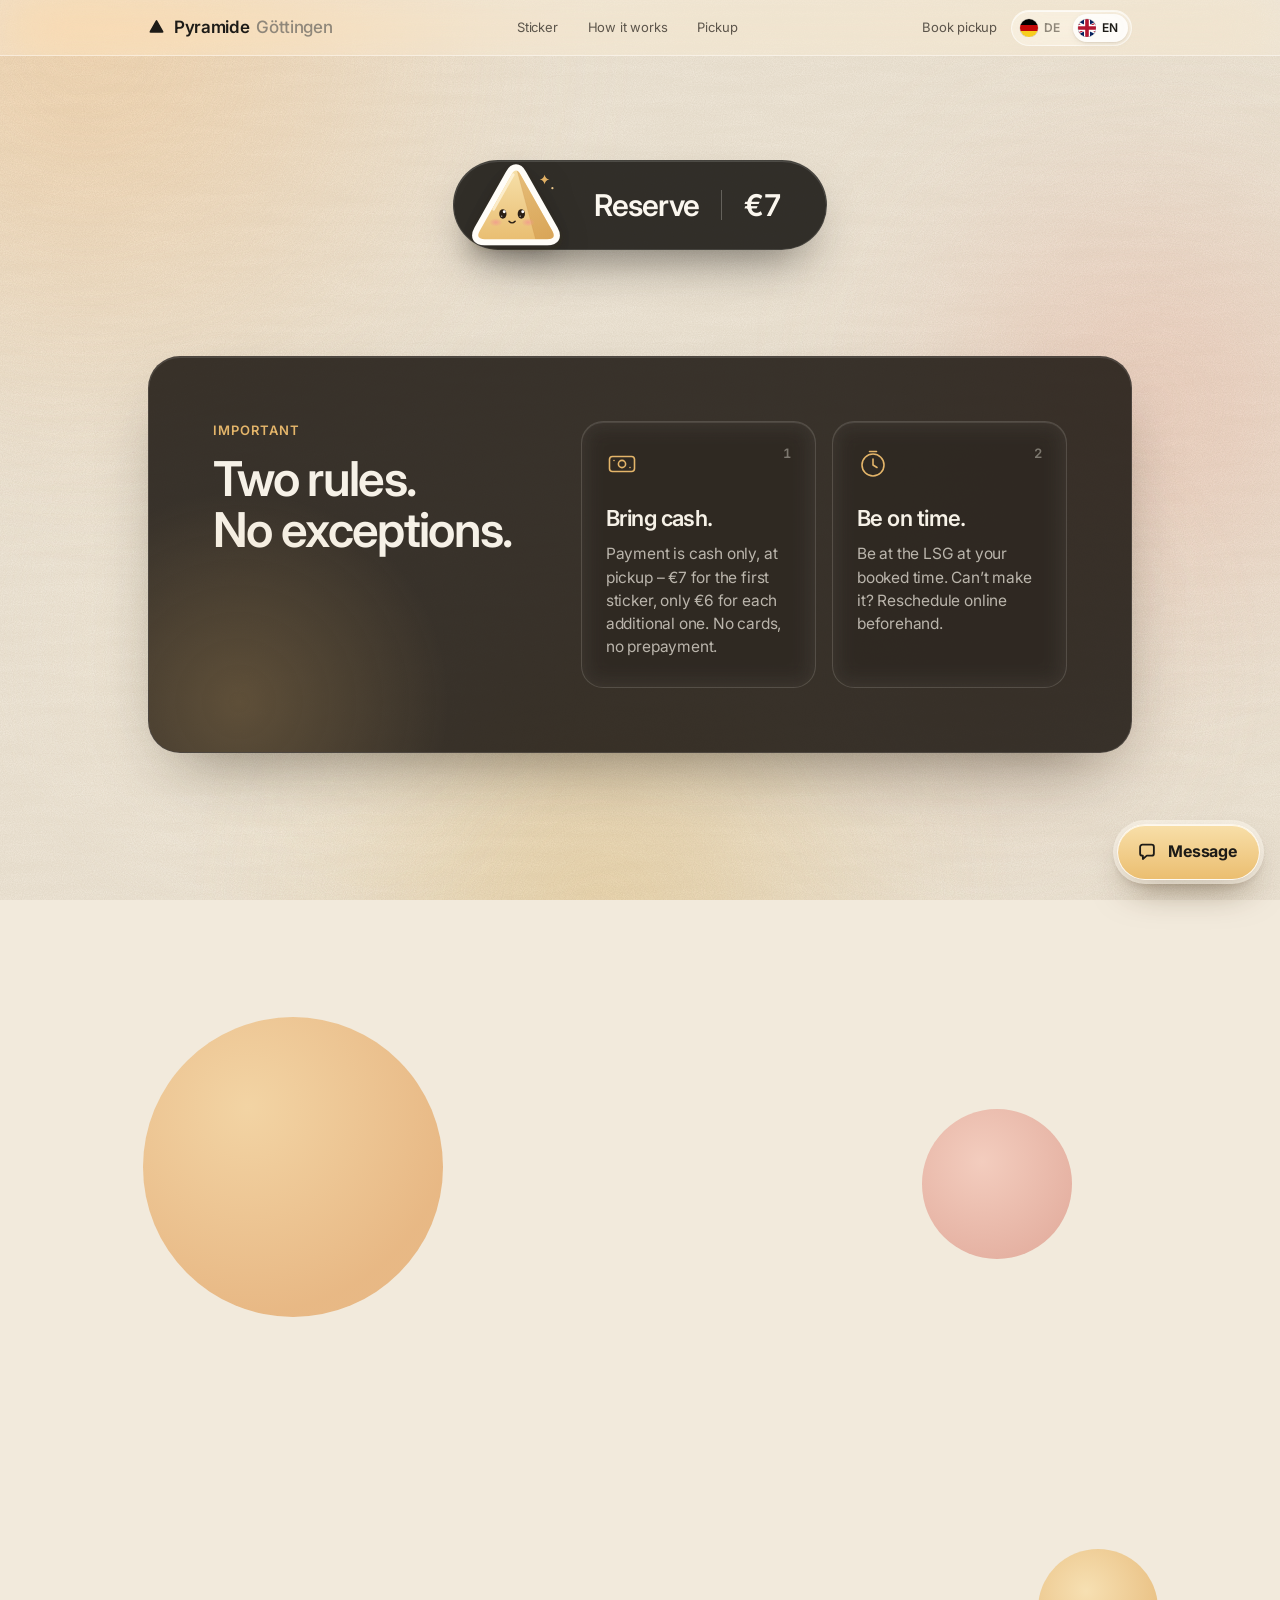
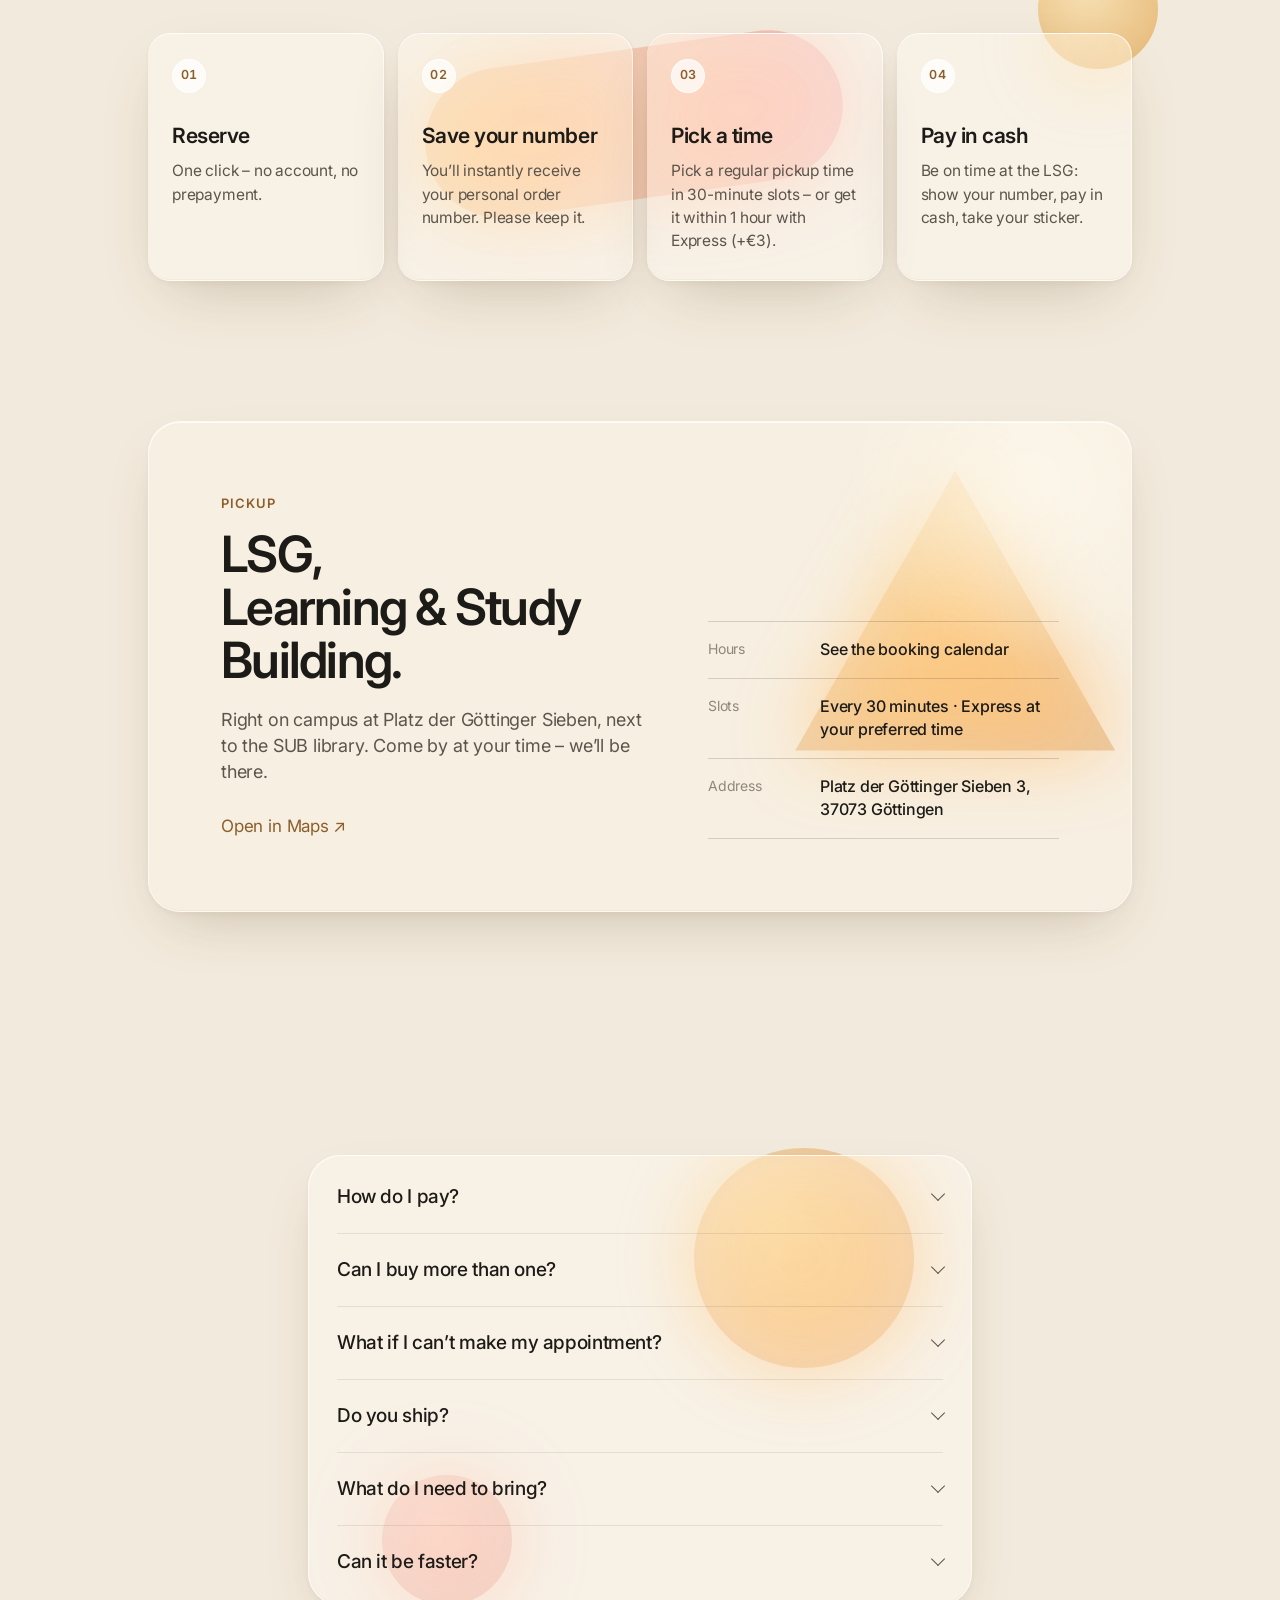
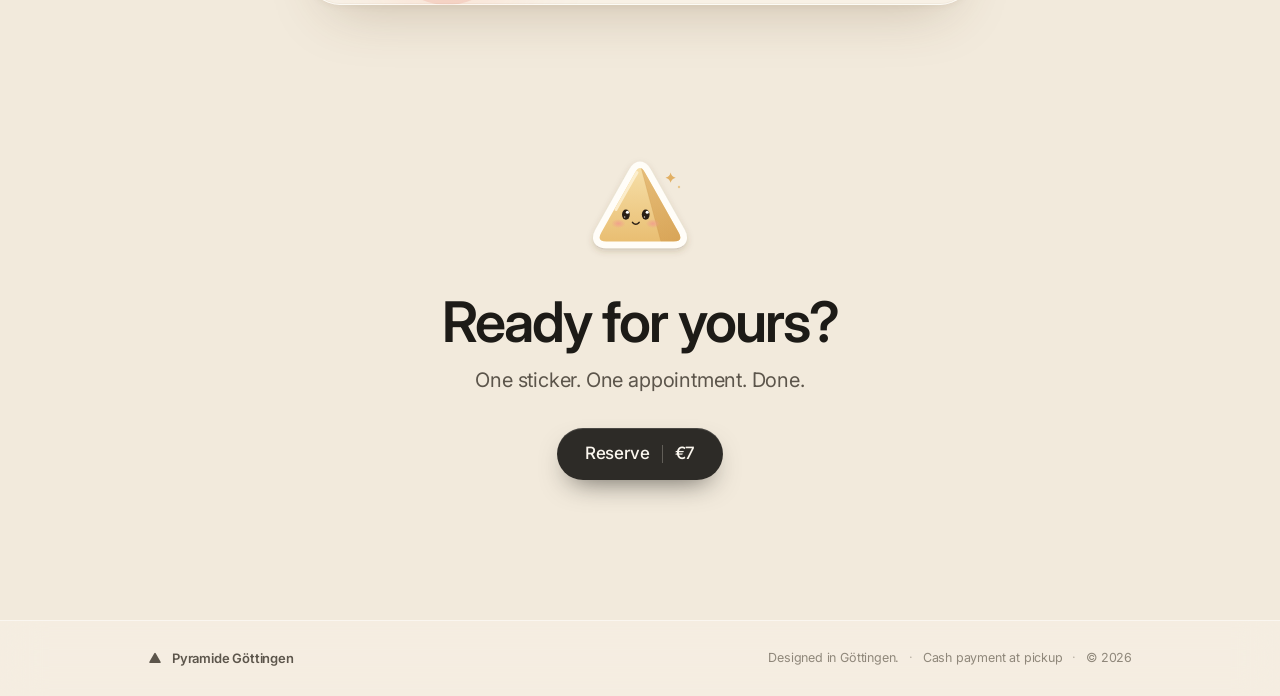
==== commit 003236f6: "Delete messages (single or all) and sync screens live - Admin: delete a chat message or notice from " ====
--- a/index.html
+++ b/index.html
@@ -17,7 +17,7 @@
   <link rel="preconnect" href="https://fonts.googleapis.com">
   <link rel="preconnect" href="https://fonts.gstatic.com" crossorigin>
   <link href="https://fonts.googleapis.com/css2?family=Inter:wght@400;500;600;700&display=swap" rel="stylesheet">
-  <link rel="stylesheet" href="assets/css/style.css?v=20261104f">
+  <link rel="stylesheet" href="assets/css/style.css?v=20261104g">
 </head>
 <body>
   <div class="bg" aria-hidden="true">
@@ -450,9 +450,11 @@
 
   <div class="toast" id="toast" role="status" aria-live="polite"></div>
 
-  <script src="assets/js/config.js?v=20261104f"></script>
-  <script src="assets/js/i18n.js?v=20261104f"></script>
-  <script src="assets/js/app.js?v=20261104f"></script>
-  <script src="assets/js/chat.js?v=20261104f"></script>
+  <script src="assets/js/config.js?v=20261104g"></script>
+  <script src="assets/js/i18n.js?v=20261104g"></script>
+  <script src="assets/vendor/supabase.js?v=2.45.4"></script>
+  <script src="assets/js/realtime.js?v=20261104g"></script>
+  <script src="assets/js/app.js?v=20261104g"></script>
+  <script src="assets/js/chat.js?v=20261104g"></script>
 </body>
 </html>
